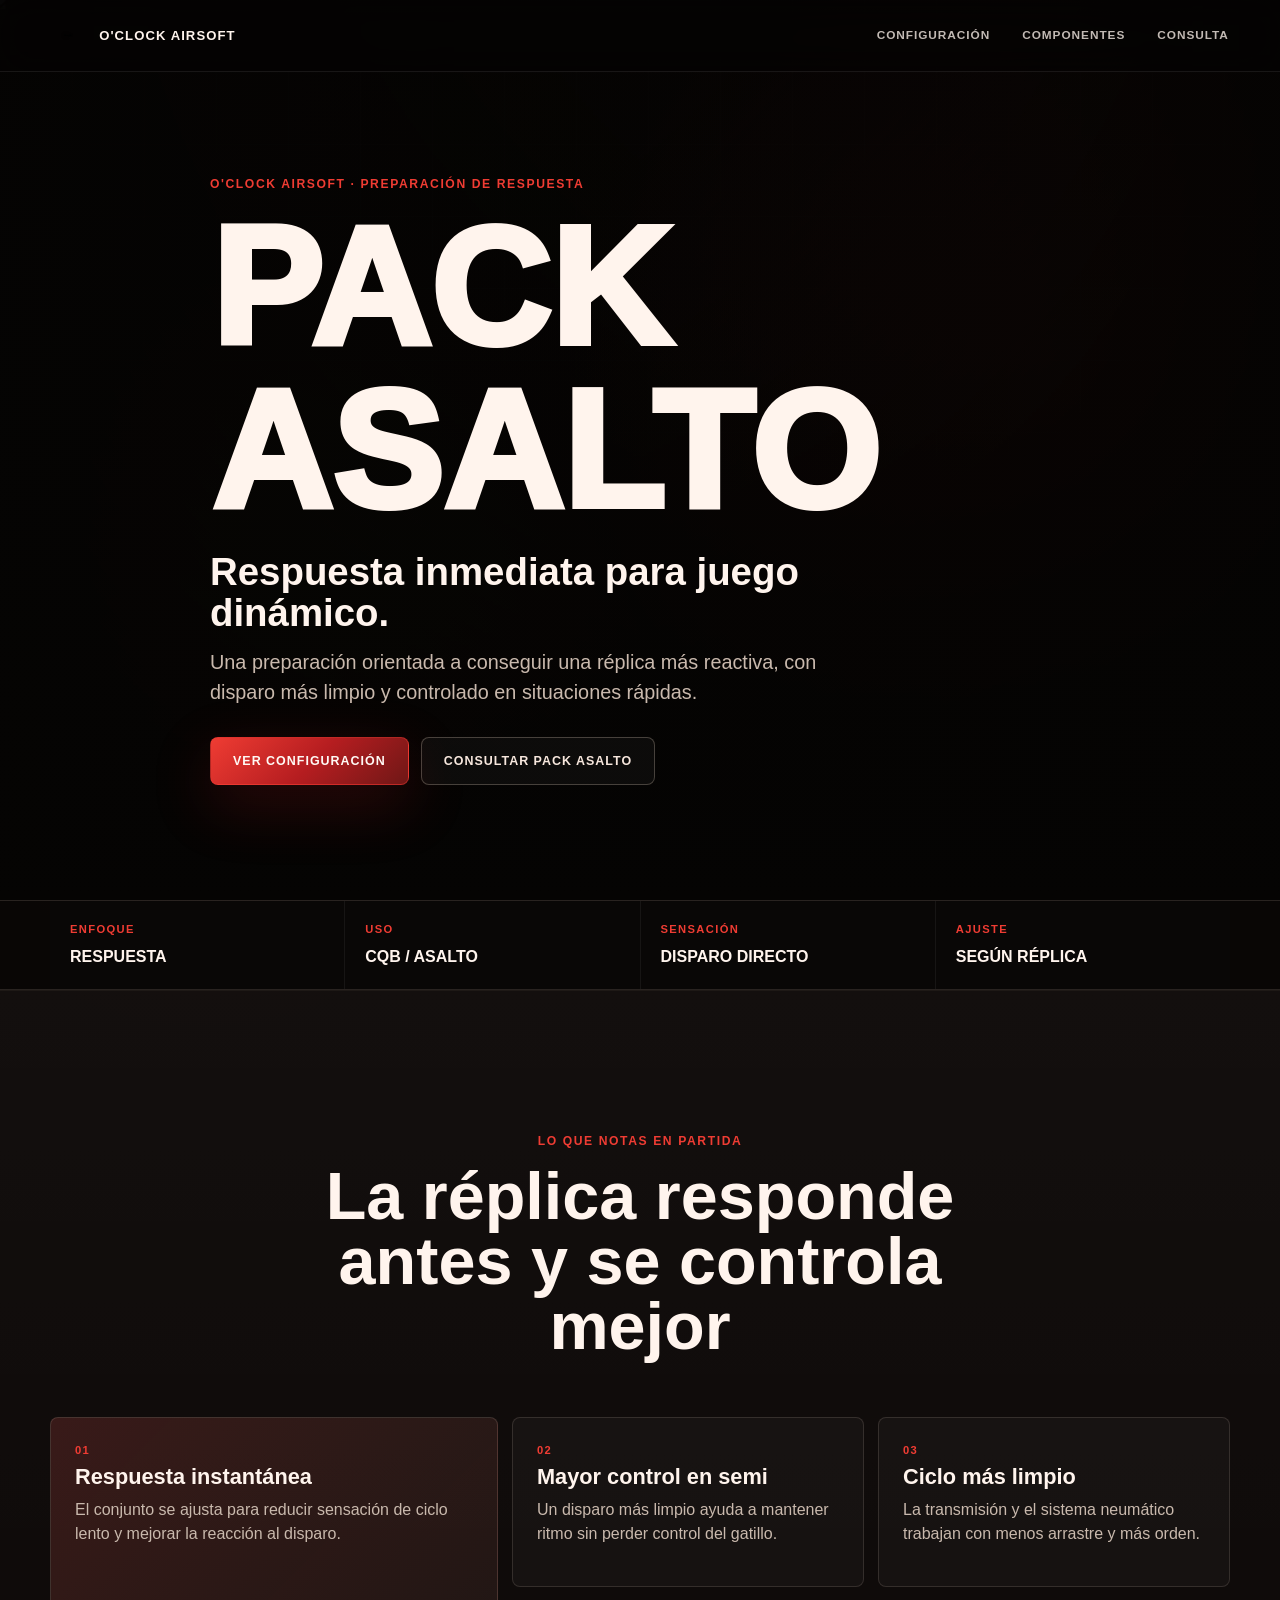
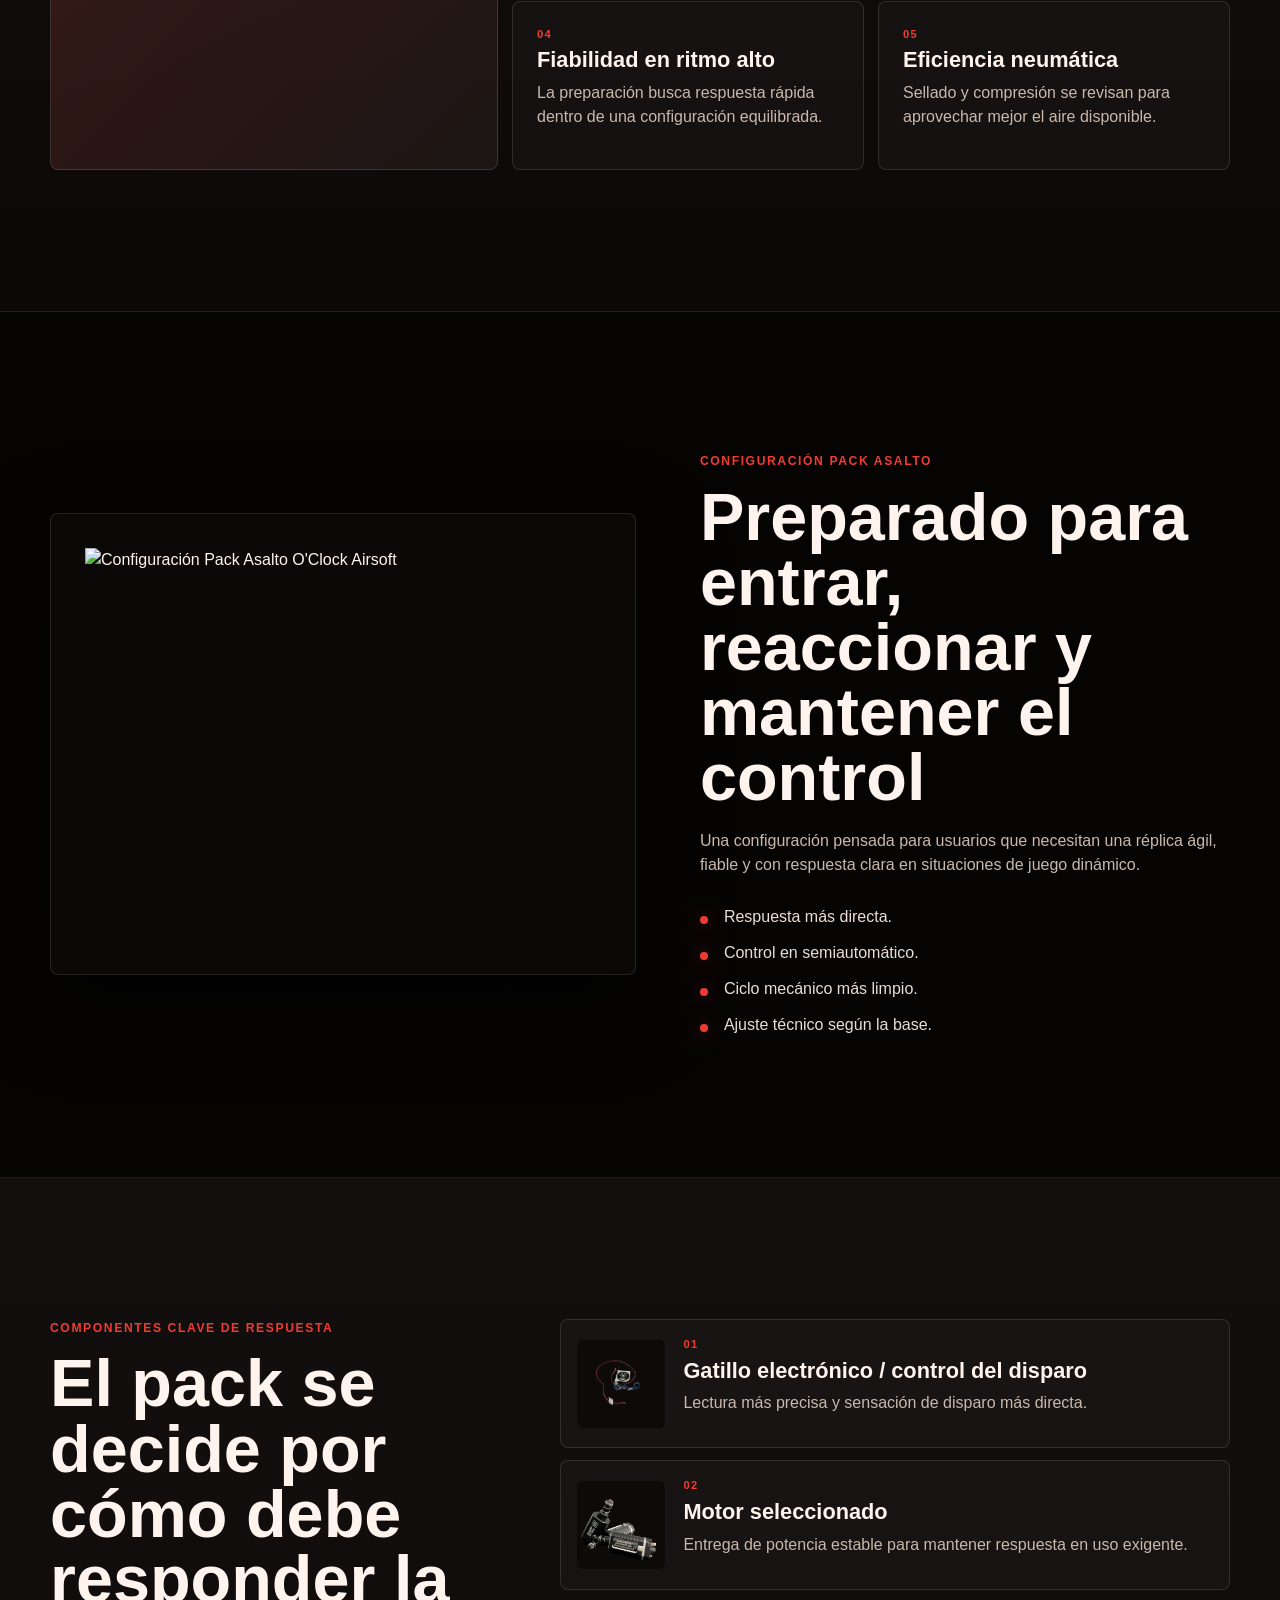
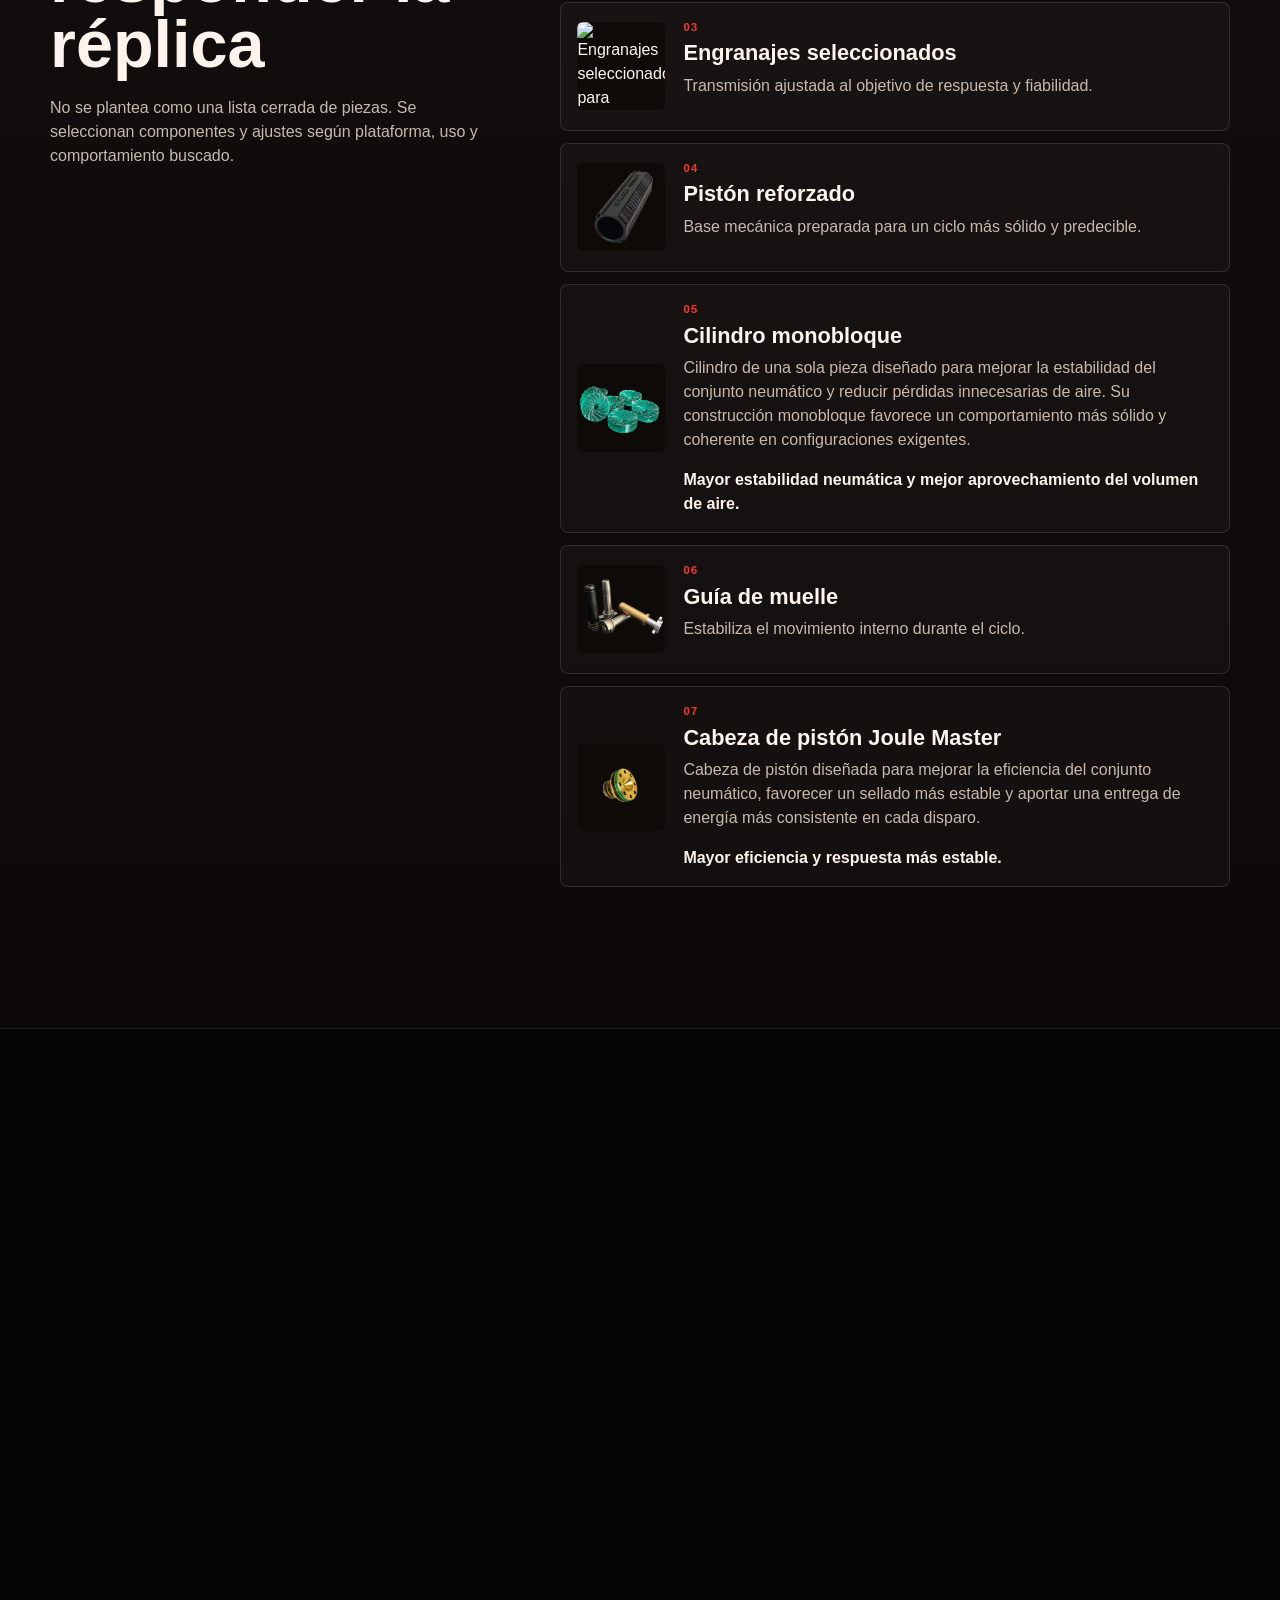
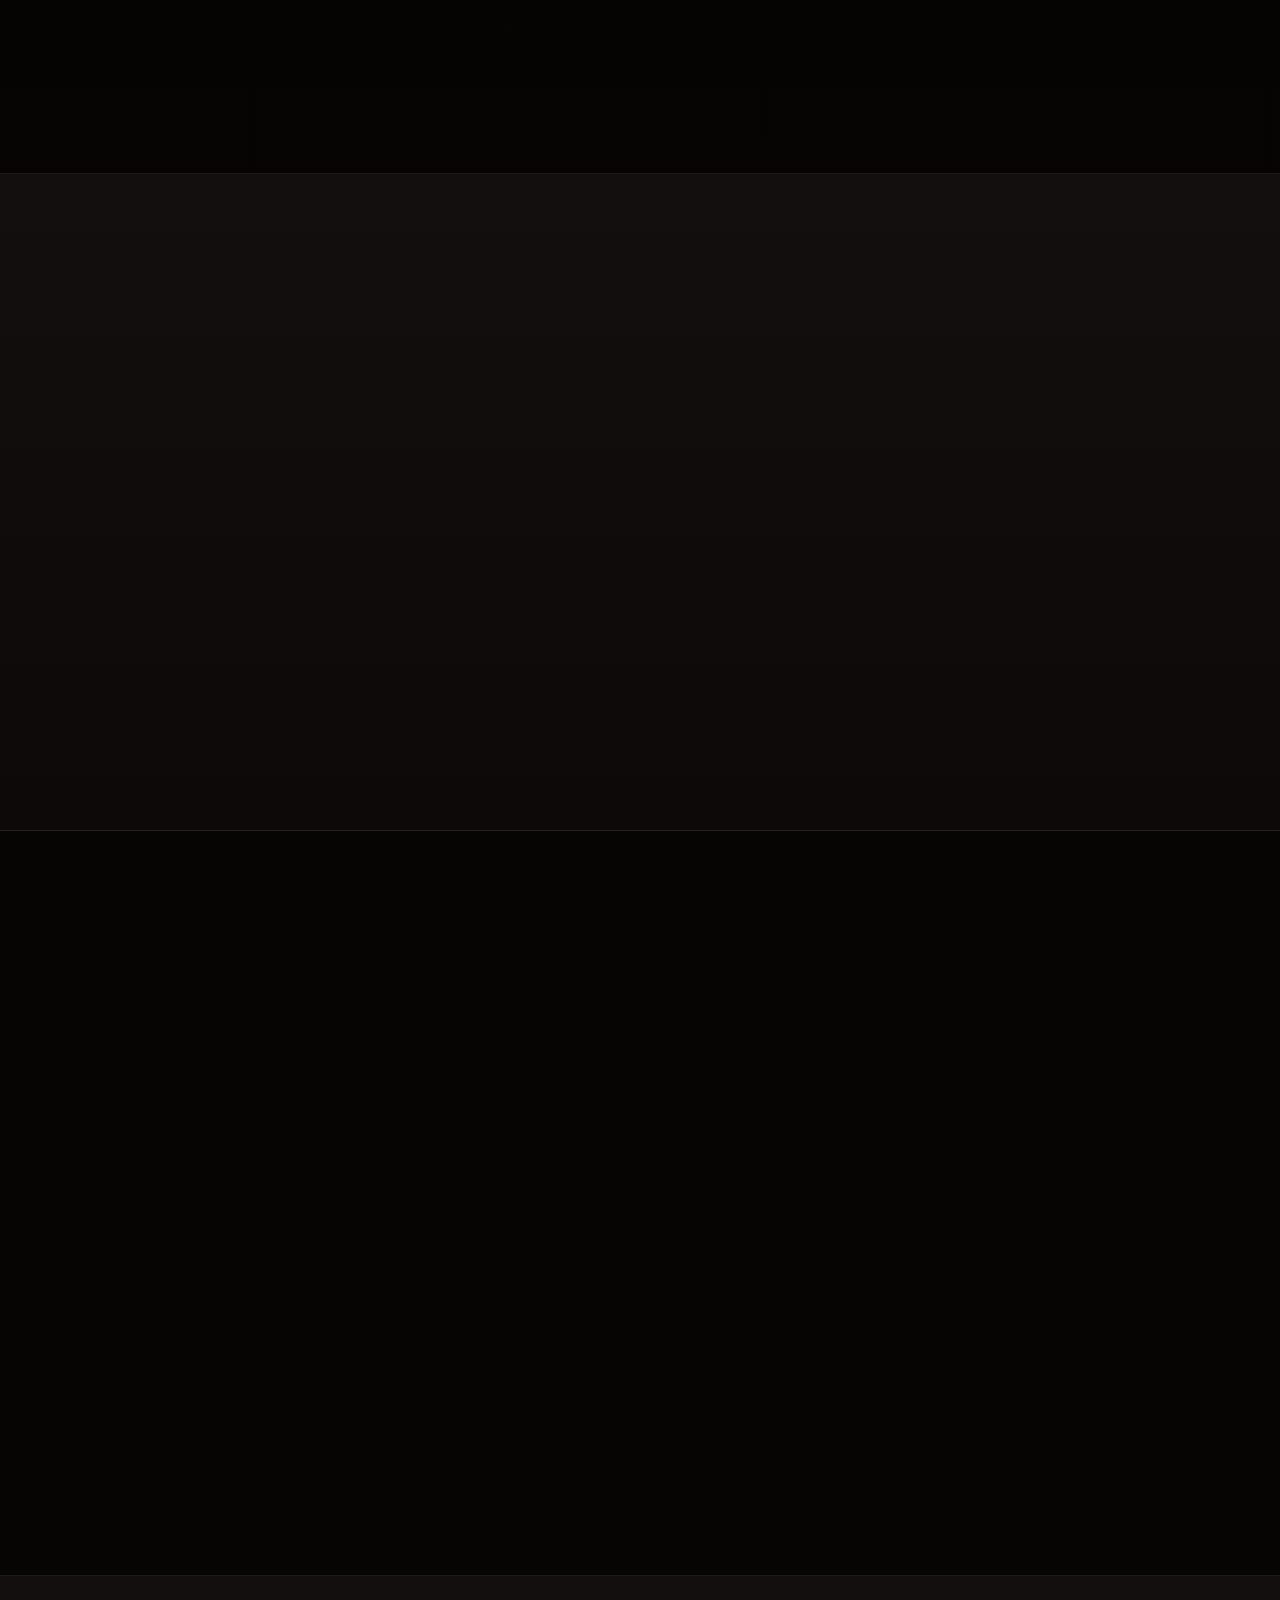
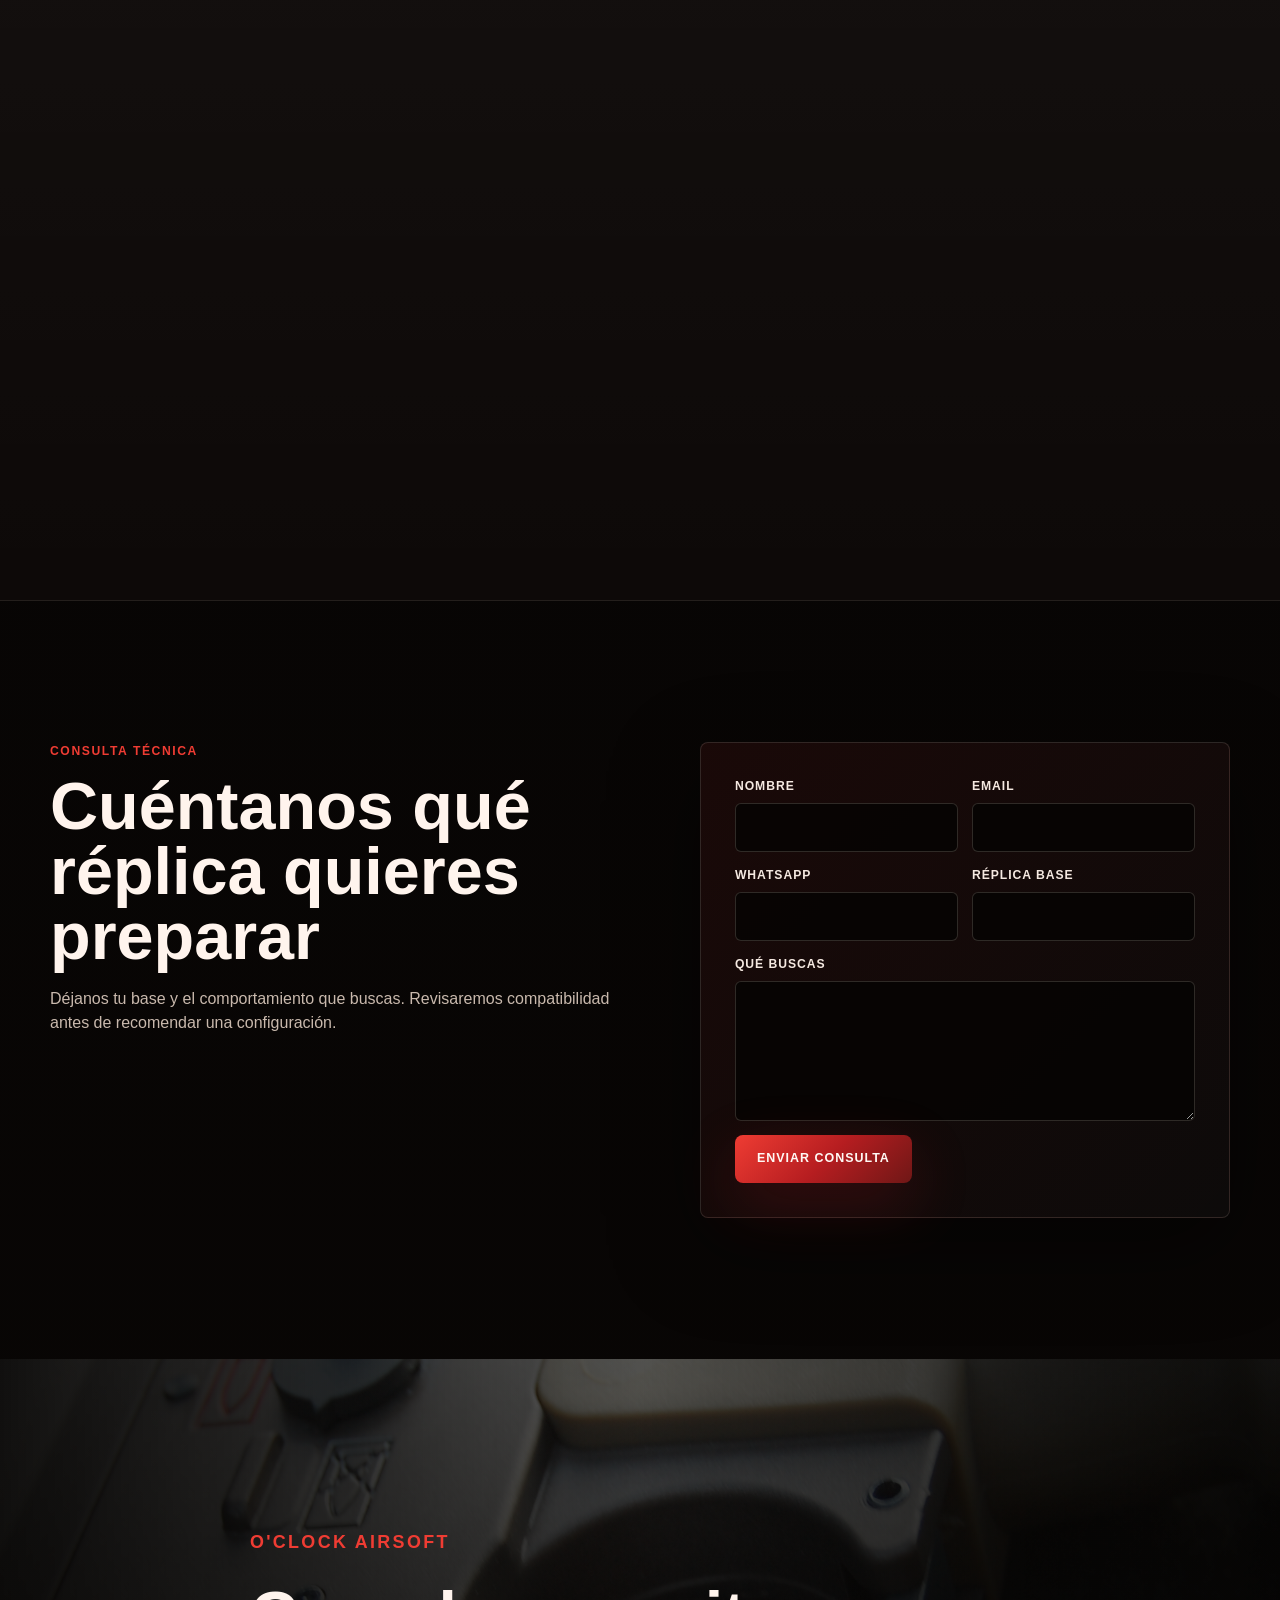
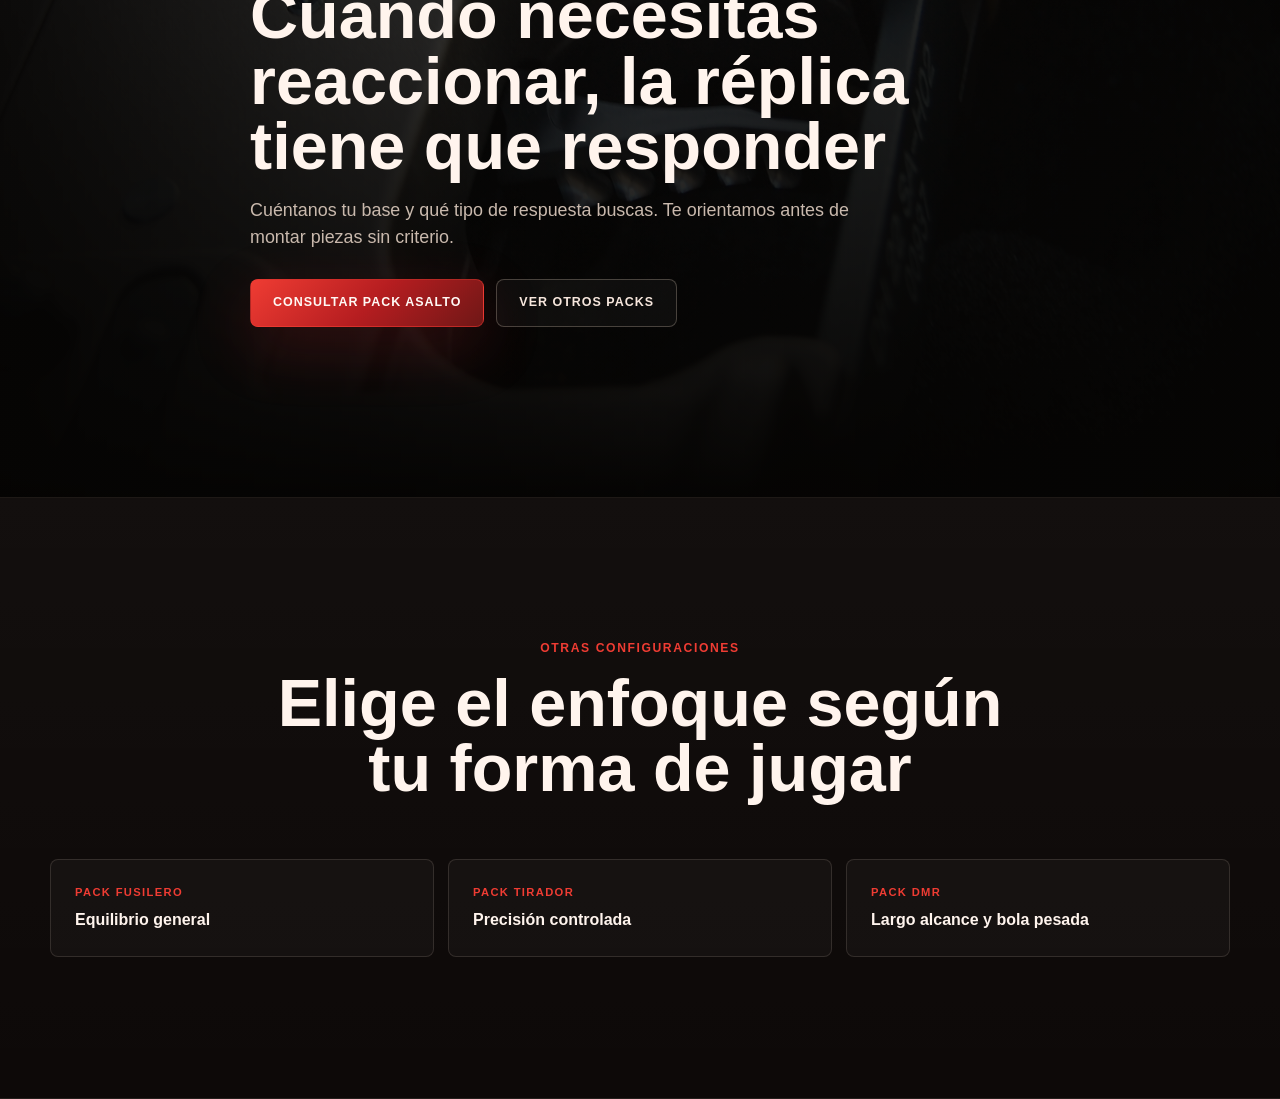
==== index.html @ ab1bfba7 "Add files via upload" ====
﻿<!DOCTYPE html>
<html lang="es">
<head>
  <meta charset="UTF-8">
  <meta name="viewport" content="width=device-width, initial-scale=1.0">
  <meta name="description" content="Landing del Pack Asalto de O'Clock Airsoft: respuesta inmediata, control en semi y configuración técnica para juego dinámico.">
  <title>O'Clock Airsoft | Pack Asalto</title>
  <link rel="stylesheet" href="style.css">
</head>
<body>
  <header class="site-header" aria-label="Navegación principal">
    <a class="site-header__brand" href="#inicio" aria-label="O'Clock Airsoft">
      <img src="images/oclock-logo.png" alt="Logotipo de O'Clock Airsoft">
      <span>O'Clock Airsoft</span>
    </a>
    <nav class="site-header__nav" aria-label="Secciones">
      <a href="#configuracion">Configuración</a>
      <a href="#componentes">Componentes</a>
      <a href="#consulta">Consulta</a>
    </nav>
  </header>

  <main id="inicio">
    <!-- HERO PRINCIPAL -->
    <section class="hero" aria-labelledby="hero-title">
      <div class="hero__bg" aria-hidden="true">
        <img src="images/header-pack-asalto.JPG" alt="">
      </div>
      <div class="hero__content page-shell">
        <p class="eyebrow reveal">O'Clock Airsoft · Preparación de respuesta</p>
        <h1 id="hero-title" class="hero__title reveal">Pack Asalto</h1>
        <p class="hero__subtitle reveal">Respuesta inmediata para juego dinámico.</p>
        <p class="hero__text reveal">
          Una preparación orientada a conseguir una réplica más reactiva, con disparo más limpio y controlado en situaciones rápidas.
        </p>
        <div class="hero__actions reveal">
          <a class="button button--primary" href="#configuracion">Ver configuración</a>
          <a class="button button--secondary" href="#consulta">Consultar Pack Asalto</a>
        </div>
      </div>
    </section>
    <!-- FIN HERO PRINCIPAL -->

    <!-- DATOS RÁPIDOS -->
    <section class="quick-strip" aria-label="Datos rápidos del Pack Asalto">
      <div class="quick-strip__grid page-shell reveal">
        <div><span>Enfoque</span><strong>Respuesta</strong></div>
        <div><span>Uso</span><strong>CQB / asalto</strong></div>
        <div><span>Sensación</span><strong>Disparo directo</strong></div>
        <div><span>Ajuste</span><strong>Según réplica</strong></div>
      </div>
    </section>
    <!-- FIN DATOS RÁPIDOS -->

    <!-- LO QUE NOTAS EN PARTIDA -->
    <section class="battle-feel section-pad section-raised" aria-labelledby="feel-title">
      <div class="page-shell">
        <div class="section-heading reveal">
          <p class="section-kicker">Lo que notas en partida</p>
          <h2 id="feel-title">La réplica responde antes y se controla mejor</h2>
        </div>
        <div class="benefit-grid">
          <article class="benefit-card benefit-card--lead reveal">
            <span>01</span>
            <h3>Respuesta instantánea</h3>
            <p>El conjunto se ajusta para reducir sensación de ciclo lento y mejorar la reacción al disparo.</p>
          </article>
          <article class="benefit-card reveal">
            <span>02</span>
            <h3>Mayor control en semi</h3>
            <p>Un disparo más limpio ayuda a mantener ritmo sin perder control del gatillo.</p>
          </article>
          <article class="benefit-card reveal">
            <span>03</span>
            <h3>Ciclo más limpio</h3>
            <p>La transmisión y el sistema neumático trabajan con menos arrastre y más orden.</p>
          </article>
          <article class="benefit-card reveal">
            <span>04</span>
            <h3>Fiabilidad en ritmo alto</h3>
            <p>La preparación busca respuesta rápida dentro de una configuración equilibrada.</p>
          </article>
          <article class="benefit-card reveal">
            <span>05</span>
            <h3>Eficiencia neumática</h3>
            <p>Sellado y compresión se revisan para aprovechar mejor el aire disponible.</p>
          </article>
        </div>
      </div>
    </section>
    <!-- FIN LO QUE NOTAS EN PARTIDA -->

    <!-- PRESENTACIÓN VISUAL DEL PACK -->
    <section id="configuracion" class="pack-showcase section-pad" aria-labelledby="showcase-title">
      <div class="pack-showcase__inner page-shell">
        <div class="pack-showcase__media image-panel reveal">
          <img src="images/Pack-Asalto.png" alt="Configuración Pack Asalto O'Clock Airsoft">
        </div>
        <div class="pack-showcase__copy reveal">
          <p class="section-kicker">Configuración Pack Asalto</p>
          <h2 id="showcase-title">Preparado para entrar, reaccionar y mantener el control</h2>
          <p>
            Una configuración pensada para usuarios que necesitan una réplica ágil, fiable y con respuesta clara en situaciones de juego dinámico.
          </p>
          <ul class="feature-list">
            <li>Respuesta más directa.</li>
            <li>Control en semiautomático.</li>
            <li>Ciclo mecánico más limpio.</li>
            <li>Ajuste técnico según la base.</li>
          </ul>
        </div>
      </div>
    </section>
    <!-- FIN PRESENTACIÓN VISUAL DEL PACK -->

    <!-- COMPONENTES CLAVE -->
    <section id="componentes" class="components section-pad section-raised" aria-labelledby="components-title">
      <div class="components__inner page-shell">
        <div class="components__intro reveal">
          <p class="section-kicker">Componentes clave de respuesta</p>
          <h2 id="components-title">El pack se decide por cómo debe responder la réplica</h2>
          <p>
            No se plantea como una lista cerrada de piezas. Se seleccionan componentes y ajustes según plataforma, uso y comportamiento buscado.
          </p>
        </div>
        <div class="component-rail">
          <article class="component-item reveal">
            <img src="images/component-extra.png" alt="Gatillo electrónico para control del disparo">
            <div><span>01</span><h3>Gatillo electrónico / control del disparo</h3><p>Lectura más precisa y sensación de disparo más directa.</p></div>
          </article>
          <article class="component-item reveal">
            <img src="images/motor-brushless.png" alt="Motor seleccionado para Pack Asalto">
            <div><span>02</span><h3>Motor seleccionado</h3><p>Entrega de potencia estable para mantener respuesta en uso exigente.</p></div>
          </article>
          <article class="component-item reveal">
            <img src="images/engranajes-seleccionados.png" alt="Engranajes seleccionados para transmisión AEG">
            <div><span>03</span><h3>Engranajes seleccionados</h3><p>Transmisión ajustada al objetivo de respuesta y fiabilidad.</p></div>
          </article>
          <article class="component-item reveal">
            <img src="images/component-piston.png" alt="Pistón reforzado para Pack Asalto">
            <div><span>04</span><h3>Pistón reforzado</h3><p>Base mecánica preparada para un ciclo más sólido y predecible.</p></div>
          </article>
          <article class="component-item reveal">
            <img src="images/component-cylinder-head.png" alt="Cilindro monobloque para Pack Asalto">
            <div><span>05</span><h3>Cilindro monobloque</h3><p>Cilindro de una sola pieza diseñado para mejorar la estabilidad del conjunto neumático y reducir pérdidas innecesarias de aire. Su construcción monobloque favorece un comportamiento más sólido y coherente en configuraciones exigentes.</p><strong>Mayor estabilidad neumática y mejor aprovechamiento del volumen de aire.</strong></div>
          </article>
          <article class="component-item reveal">
            <img src="images/component-spring-guide.png" alt="Guía de muelle para estabilidad interna">
            <div><span>06</span><h3>Guía de muelle</h3><p>Estabiliza el movimiento interno durante el ciclo.</p></div>
          </article>
          <article class="component-item reveal">
            <img src="images/component-piston-head.png" alt="Cabeza de pistón Joule Master para Pack Asalto">
            <div><span>07</span><h3>Cabeza de pistón Joule Master</h3><p>Cabeza de pistón diseñada para mejorar la eficiencia del conjunto neumático, favorecer un sellado más estable y aportar una entrega de energía más consistente en cada disparo.</p><strong>Mayor eficiencia y respuesta más estable.</strong></div>
          </article>
        </div>
      </div>
    </section>
    <!-- FIN COMPONENTES CLAVE -->

    <!-- GEARBOX / SISTEMA INTERNO -->
    <section class="gearbox section-pad" aria-labelledby="gearbox-title">
      <div class="gearbox__inner page-shell">
        <div class="gearbox__copy reveal">
          <p class="section-kicker">Sistema interno</p>
          <h2 id="gearbox-title">Transmisión y electrónica trabajando juntas</h2>
          <p>
            La respuesta no depende de una sola pieza. Depende de cómo trabajan gatillo, motor, engranajes, pistón, nozzle y ajuste interno dentro de una misma configuración.
          </p>
        </div>
        <div class="gearbox__media image-panel reveal">
          <img src="images/Gearbox.jpeg" alt="Gearbox preparado para Pack Asalto O'Clock Airsoft">
        </div>
      </div>
    </section>
    <!-- FIN GEARBOX / SISTEMA INTERNO -->

    <!-- VELOCIDAD BAJO CONTROL -->
    <section class="control section-pad section-raised" aria-labelledby="control-title">
      <div class="control__inner page-shell reveal">
        <p class="section-kicker">Velocidad bajo control</p>
        <h2 id="control-title">La velocidad solo importa si puedes controlarla</h2>
        <p>
          Una réplica rápida no sirve de nada si se vuelve brusca, inestable o poco fiable. El Pack Asalto busca una respuesta más directa sin perder control del conjunto.
        </p>
      </div>
    </section>
    <!-- FIN VELOCIDAD BAJO CONTROL -->

    <!-- CRITERIO TÉCNICO -->
    <section class="criteria section-pad" aria-labelledby="criteria-title">
      <div class="criteria__inner page-shell">
        <div class="criteria__image image-panel reveal">
          <img src="images/concept-system.jpg" alt="Ajuste técnico interno para Pack Asalto">
        </div>
        <div class="criteria__copy reveal">
          <p class="section-kicker">Criterio técnico</p>
          <h2 id="criteria-title">Antes de buscar velocidad, revisamos la base</h2>
          <p>
            Cada réplica tiene tolerancias, desgaste y límites. Por eso el Pack Asalto se ajusta según la plataforma y el objetivo real del jugador.
          </p>
        </div>
      </div>
    </section>
    <!-- FIN CRITERIO TÉCNICO -->

    <!-- COMPATIBILIDAD -->
    <section class="compatibility section-pad section-raised" aria-labelledby="compatibility-title">
      <div class="page-shell">
        <div class="section-heading reveal">
          <p class="section-kicker">Compatibilidad / uso recomendado</p>
          <h2 id="compatibility-title">Pensado para usuarios que priorizan respuesta</h2>
        </div>
        <div class="compatibility__grid">
          <article class="compat-card reveal"><span>01</span><strong>Ideal para CQB</strong></article>
          <article class="compat-card reveal"><span>02</span><strong>Juego dinámico</strong></article>
          <article class="compat-card reveal"><span>03</span><strong>Usuarios que priorizan respuesta</strong></article>
          <article class="compat-card reveal"><span>04</span><strong>Plataformas AEG compatibles</strong></article>
          <article class="compat-card reveal"><span>05</span><strong>Instalación técnica recomendada</strong></article>
        </div>
      </div>
    </section>
    <!-- FIN COMPATIBILIDAD -->

    <!-- FORMULARIO DE CONSULTA -->
    <section id="consulta" class="consult section-pad" aria-labelledby="consult-title">
      <div class="consult__inner page-shell">
        <div class="consult__copy reveal">
          <p class="section-kicker">Consulta técnica</p>
          <h2 id="consult-title">Cuéntanos qué réplica quieres preparar</h2>
          <p>
            Déjanos tu base y el comportamiento que buscas. Revisaremos compatibilidad antes de recomendar una configuración.
          </p>
        </div>
        <form class="consult-form reveal" action="https://formspree.io/f/xnjrakep" method="POST">
          <input type="hidden" name="_subject" value="Nueva consulta Pack Asalto - O’Clock Airsoft">
          <input type="hidden" name="_next" value="gracias.html">
          <input type="hidden" name="pack" value="Pack Asalto">

          <label>Nombre<input type="text" name="nombre" autocomplete="name" required></label>
          <label>Email<input type="email" name="email" autocomplete="email" required></label>
          <label>WhatsApp<input type="tel" name="whatsapp" autocomplete="tel"></label>
          <label>Réplica base<input type="text" name="replica"></label>
          <label class="consult-form__wide">Qué buscas<textarea name="mensaje" rows="5" required></textarea></label>

          <button class="button button--primary" type="submit">Enviar consulta</button>
        </form>
      </div>
    </section>
    <!-- FIN FORMULARIO DE CONSULTA -->

    <!-- CTA FINAL -->
    <section class="final-cta" aria-labelledby="final-title">
      <div class="final-cta__bg" aria-hidden="true">
        <img src="images/final-cta-bg.JPG" alt="">
      </div>
      <div class="final-cta__content page-shell reveal">
        <p class="section-kicker">O'Clock Airsoft</p>
        <h2 id="final-title">Cuando necesitas reaccionar, la réplica tiene que responder</h2>
        <p>
          Cuéntanos tu base y qué tipo de respuesta buscas. Te orientamos antes de montar piezas sin criterio.
        </p>
        <div class="final-cta__actions">
          <a class="button button--primary" href="#consulta">Consultar Pack Asalto</a>
          <a class="button button--secondary" href="#otros-packs">Ver otros packs</a>
        </div>
      </div>
    </section>
    <!-- FIN CTA FINAL -->

    <!-- OTROS PACKS -->
    <section id="otros-packs" class="other-packs section-pad section-raised" aria-labelledby="other-title">
      <div class="page-shell">
        <div class="section-heading reveal">
          <p class="section-kicker">Otras configuraciones</p>
          <h2 id="other-title">Elige el enfoque según tu forma de jugar</h2>
        </div>
        <div class="other-packs__grid">
          <a class="pack-link reveal" href="#"><span>Pack Fusilero</span><strong>Equilibrio general</strong></a>
          <a class="pack-link reveal" href="#"><span>Pack Tirador</span><strong>Precisión controlada</strong></a>
          <a class="pack-link reveal" href="#"><span>Pack DMR</span><strong>Largo alcance y bola pesada</strong></a>
        </div>
      </div>
    </section>
    <!-- FIN OTROS PACKS -->
  </main>

  <script src="script.js"></script>
</body>
</html>
---- style.css ----
:root {
  --bg: #050403;
  --bg-elevated: #0c0807;
  --panel: #13100e;
  --panel-soft: #1b120f;
  --text: #fff4ed;
  --muted: #c9b9ad;
  --soft: #8c7568;
  --line: rgba(255, 232, 214, 0.13);
  --line-strong: rgba(255, 232, 214, 0.24);
  --red: #b51d20;
  --red-strong: #ef3c33;
  --earth: #76513d;
  --steel: #7c858c;
  --shadow: 0 28px 90px rgba(0, 0, 0, 0.48);
  --radius: 8px;
  --container: 1180px;
  --header-height: 72px;
}

* {
  box-sizing: border-box;
}

html {
  scroll-behavior: smooth;
}

body {
  margin: 0;
  color: var(--text);
  font-family: Inter, Arial, sans-serif;
  line-height: 1.5;
  background:
    radial-gradient(circle at 82% 4%, rgba(181, 29, 32, 0.18), transparent 30rem),
    radial-gradient(circle at 16% 8%, rgba(118, 81, 61, 0.22), transparent 28rem),
    linear-gradient(180deg, #070403 0%, var(--bg) 36%, #090605 100%);
  overflow-x: hidden;
}

body::before {
  position: fixed;
  inset: 0;
  z-index: -1;
  pointer-events: none;
  content: "";
  background-image:
    linear-gradient(rgba(255, 255, 255, 0.025) 1px, transparent 1px),
    linear-gradient(90deg, rgba(255, 255, 255, 0.018) 1px, transparent 1px);
  background-size: 72px 72px;
  mask-image: linear-gradient(to bottom, rgba(0, 0, 0, 0.9), transparent 76%);
}

img {
  display: block;
  max-width: 100%;
  height: auto;
}

a {
  color: inherit;
  text-decoration: none;
}

button,
input,
textarea {
  font: inherit;
}

.page-shell {
  width: min(calc(100% - 40px), var(--container));
  margin-inline: auto;
}

.section-pad {
  padding: clamp(78px, 11vw, 150px) 0;
}

.section-raised {
  background:
    linear-gradient(180deg, rgba(255, 255, 255, 0.032), rgba(255, 255, 255, 0.008)),
    rgba(12, 8, 7, 0.94);
  border-block: 1px solid rgba(255, 232, 214, 0.07);
}

.site-header {
  position: fixed;
  inset: 0 0 auto;
  z-index: 20;
  display: grid;
  grid-template-columns: 1fr auto;
  align-items: center;
  min-height: var(--header-height);
  padding: 0 clamp(18px, 4vw, 52px);
  background: rgba(5, 4, 3, 0.68);
  border-bottom: 1px solid rgba(255, 255, 255, 0.08);
  backdrop-filter: blur(18px);
}

.site-header__brand {
  display: inline-flex;
  align-items: center;
  gap: 12px;
  width: fit-content;
  font-size: 0.82rem;
  font-weight: 850;
  letter-spacing: 0.08em;
  text-transform: uppercase;
}

.site-header__brand img {
  width: 36px;
  height: 36px;
  object-fit: contain;
}

.site-header__nav {
  display: flex;
  gap: clamp(14px, 3vw, 32px);
  color: rgba(255, 244, 237, 0.76);
  font-size: 0.74rem;
  font-weight: 850;
  letter-spacing: 0.08em;
  text-transform: uppercase;
}

.site-header__nav a {
  transition: color 180ms ease;
}

.site-header__nav a:hover {
  color: var(--text);
}

.eyebrow,
.section-kicker {
  margin: 0 0 14px;
  color: var(--red-strong);
  font-size: 0.76rem;
  font-weight: 850;
  letter-spacing: 0.13em;
  text-transform: uppercase;
}

h1,
h2,
h3,
p {
  margin-top: 0;
}

h1,
h2,
h3 {
  color: var(--text);
  line-height: 0.98;
  letter-spacing: 0;
}

h2 {
  margin-bottom: 18px;
  font-size: clamp(2.25rem, 5.2vw, 5.25rem);
  font-weight: 890;
}

h3 {
  margin-bottom: 10px;
  font-size: clamp(1.08rem, 1.7vw, 1.45rem);
}

p {
  color: var(--muted);
}

.button {
  display: inline-flex;
  align-items: center;
  justify-content: center;
  min-height: 48px;
  padding: 0 22px;
  border: 1px solid var(--line-strong);
  border-radius: var(--radius);
  font-size: 0.78rem;
  font-weight: 850;
  letter-spacing: 0.08em;
  text-transform: uppercase;
  transition: transform 220ms ease, background 220ms ease, border-color 220ms ease;
}

.button:hover {
  transform: translateY(-2px);
}

.button--primary {
  background: linear-gradient(135deg, var(--red-strong), var(--red) 52%, #6f1716);
  border-color: rgba(239, 60, 51, 0.46);
  color: #fff9f5;
  box-shadow: 0 20px 60px rgba(181, 29, 32, 0.24);
}

.button--secondary {
  background: rgba(255, 255, 255, 0.035);
  color: #f7e7dd;
}

.hero {
  position: relative;
  display: grid;
  min-height: 100svh;
  align-items: center;
  padding: calc(var(--header-height) + 42px) 0 54px;
  overflow: hidden;
}

.hero__bg {
  position: absolute;
  inset: 0;
}

.hero__bg::after {
  position: absolute;
  inset: 0;
  content: "";
  background:
    linear-gradient(90deg, rgba(5, 4, 3, 0.92), rgba(5, 4, 3, 0.54), rgba(5, 4, 3, 0.88)),
    linear-gradient(180deg, rgba(5, 4, 3, 0.12), var(--bg));
}

.hero__bg img {
  width: 100%;
  height: 100%;
  object-fit: cover;
  transform: scale(1.02);
}

.hero__content {
  position: relative;
  z-index: 1;
  max-width: 860px;
}

.hero__title {
  margin: 0 0 18px;
  max-width: 8ch;
  font-size: clamp(4.6rem, 13vw, 11rem);
  font-weight: 940;
  text-transform: uppercase;
}

.hero__subtitle {
  max-width: 720px;
  margin-bottom: 14px;
  color: var(--text);
  font-size: clamp(1.55rem, 3vw, 2.7rem);
  font-weight: 780;
  line-height: 1.08;
}

.hero__text {
  max-width: 620px;
  margin-bottom: 30px;
  font-size: clamp(1.02rem, 1.55vw, 1.28rem);
}

.hero__actions,
.final-cta__actions {
  display: flex;
  flex-wrap: wrap;
  gap: 12px;
}

.quick-strip {
  border-block: 1px solid var(--line);
  background: rgba(10, 7, 6, 0.95);
}

.quick-strip__grid {
  display: grid;
  grid-template-columns: repeat(4, 1fr);
  gap: 1px;
  overflow: hidden;
  background: rgba(255, 255, 255, 0.06);
}

.quick-strip__grid div {
  padding: 20px;
  background: rgba(8, 6, 5, 0.9);
}

.quick-strip span,
.benefit-card span,
.component-item span,
.compat-card span,
.pack-link span {
  display: block;
  margin-bottom: 7px;
  color: var(--red-strong);
  font-size: 0.7rem;
  font-weight: 900;
  letter-spacing: 0.12em;
  text-transform: uppercase;
}

.quick-strip strong {
  text-transform: uppercase;
}

.section-heading {
  max-width: 800px;
  margin: 0 auto clamp(34px, 5vw, 58px);
  text-align: center;
}

.benefit-grid {
  display: grid;
  grid-template-columns: 1.12fr 0.88fr 0.88fr;
  gap: 14px;
}

.benefit-card,
.compat-card,
.pack-link {
  min-height: 100%;
  padding: 24px;
  border: 1px solid var(--line);
  border-radius: var(--radius);
  background: rgba(255, 255, 255, 0.032);
}

.benefit-card--lead {
  grid-row: span 2;
  background:
    linear-gradient(135deg, rgba(239, 60, 51, 0.15), rgba(118, 81, 61, 0.06)),
    rgba(255, 255, 255, 0.035);
}

.pack-showcase__inner,
.gearbox__inner,
.criteria__inner,
.consult__inner {
  display: grid;
  grid-template-columns: minmax(0, 1.05fr) minmax(0, 0.95fr);
  gap: clamp(26px, 5vw, 72px);
  align-items: center;
}

.image-panel {
  overflow: hidden;
  border: 1px solid var(--line);
  border-radius: var(--radius);
  background: #0b0807;
  box-shadow: var(--shadow);
}

.image-panel img {
  width: 100%;
  min-height: 460px;
  object-fit: cover;
}

.pack-showcase__media img {
  object-fit: contain;
  padding: clamp(18px, 3vw, 34px);
}

.feature-list {
  display: grid;
  gap: 12px;
  margin: 28px 0 0;
  padding: 0;
  list-style: none;
}

.feature-list li {
  position: relative;
  padding-left: 24px;
  color: #eaded6;
}

.feature-list li::before {
  position: absolute;
  left: 0;
  top: 0.68em;
  width: 8px;
  height: 8px;
  content: "";
  border-radius: 50%;
  background: var(--red-strong);
  box-shadow: 0 0 20px rgba(239, 60, 51, 0.55);
}

.components__inner {
  display: grid;
  grid-template-columns: minmax(280px, 0.8fr) minmax(0, 1.2fr);
  gap: clamp(28px, 5vw, 70px);
  align-items: start;
}

.components__intro {
  position: sticky;
  top: 100px;
}

.component-rail {
  display: grid;
  gap: 12px;
}

.component-item {
  display: grid;
  grid-template-columns: 88px 1fr;
  gap: 18px;
  align-items: center;
  padding: 16px;
  border: 1px solid var(--line);
  border-radius: var(--radius);
  background: rgba(255, 255, 255, 0.028);
  transition: transform 220ms ease, border-color 220ms ease, background 220ms ease;
}

.component-item:hover {
  transform: translateX(6px);
  border-color: rgba(239, 60, 51, 0.36);
  background: rgba(239, 60, 51, 0.055);
}

.component-item img {
  width: 88px;
  aspect-ratio: 1;
  border-radius: 6px;
  object-fit: cover;
  background: #0e0a08;
}

.component-item strong {
  display: block;
  margin-top: 10px;
  color: var(--text);
}

.gearbox__inner,
.criteria__inner {
  grid-template-columns: minmax(0, 0.95fr) minmax(0, 1.05fr);
}

.control__inner {
  max-width: 900px;
}

.control__inner h2 {
  max-width: 820px;
  margin-bottom: 22px;
}

.control__inner p {
  max-width: 720px;
  font-size: clamp(1.05rem, 1.6vw, 1.28rem);
}

.compatibility__grid,
.other-packs__grid {
  display: grid;
  grid-template-columns: repeat(5, 1fr);
  gap: 14px;
}

.other-packs__grid {
  grid-template-columns: repeat(3, 1fr);
}

.compat-card strong,
.pack-link strong {
  display: block;
  color: var(--text);
  font-size: 1rem;
}

.consult__inner {
  align-items: start;
}

.consult-form {
  display: grid;
  grid-template-columns: repeat(2, 1fr);
  gap: 14px;
  padding: clamp(22px, 3vw, 34px);
  border: 1px solid var(--line);
  border-radius: var(--radius);
  background:
    linear-gradient(135deg, rgba(239, 60, 51, 0.08), rgba(255, 255, 255, 0.025)),
    rgba(8, 6, 5, 0.82);
  box-shadow: var(--shadow);
}

.consult-form label {
  display: grid;
  gap: 8px;
  color: #f5e9e1;
  font-size: 0.76rem;
  font-weight: 850;
  letter-spacing: 0.08em;
  text-transform: uppercase;
}

.consult-form__wide {
  grid-column: 1 / -1;
}

.consult-form input,
.consult-form textarea {
  width: 100%;
  min-height: 46px;
  padding: 12px 14px;
  border: 1px solid rgba(255, 232, 214, 0.16);
  border-radius: 6px;
  outline: 0;
  background: rgba(5, 4, 3, 0.82);
  color: var(--text);
  font-size: 0.95rem;
  letter-spacing: 0;
  text-transform: none;
  transition: border-color 200ms ease, box-shadow 200ms ease;
}

.consult-form textarea {
  min-height: 128px;
  resize: vertical;
}

.consult-form input:focus,
.consult-form textarea:focus {
  border-color: rgba(239, 60, 51, 0.7);
  box-shadow: 0 0 0 3px rgba(239, 60, 51, 0.12);
}

.consult-form button {
  width: fit-content;
  border: 0;
  cursor: pointer;
}

.final-cta {
  position: relative;
  display: grid;
  min-height: 620px;
  align-items: center;
  overflow: hidden;
  padding: clamp(90px, 14vw, 170px) 0;
}

.final-cta__bg {
  position: absolute;
  inset: 0;
}

.final-cta__bg::after {
  position: absolute;
  inset: 0;
  content: "";
  background:
    linear-gradient(90deg, rgba(5, 4, 3, 0.92), rgba(5, 4, 3, 0.58), rgba(5, 4, 3, 0.9)),
    linear-gradient(180deg, rgba(5, 4, 3, 0.2), var(--bg));
}

.final-cta__bg img {
  width: 100%;
  height: 100%;
  object-fit: cover;
}

.final-cta__content {
  position: relative;
  z-index: 1;
  max-width: 780px;
}

.final-cta__content p {
  max-width: 640px;
  margin-bottom: 28px;
  font-size: 1.12rem;
}

.thanks {
  position: relative;
  display: grid;
  min-height: 100svh;
  align-items: center;
  overflow: hidden;
  padding: clamp(80px, 12vw, 150px) 0;
}

.thanks__bg {
  position: absolute;
  inset: 0;
}

.thanks__bg::after {
  position: absolute;
  inset: 0;
  content: "";
  background:
    linear-gradient(90deg, rgba(5, 4, 3, 0.94), rgba(5, 4, 3, 0.68), rgba(5, 4, 3, 0.92)),
    linear-gradient(180deg, rgba(5, 4, 3, 0.16), var(--bg));
}

.thanks__bg img {
  width: 100%;
  height: 100%;
  object-fit: cover;
}

.thanks__content {
  position: relative;
  z-index: 1;
  max-width: 820px;
  padding: clamp(24px, 5vw, 48px);
  border: 1px solid var(--line);
  border-radius: var(--radius);
  background:
    linear-gradient(135deg, rgba(239, 60, 51, 0.1), rgba(255, 255, 255, 0.025)),
    rgba(8, 6, 5, 0.82);
  box-shadow: var(--shadow);
  backdrop-filter: blur(16px);
}

.thanks__brand {
  display: inline-flex;
  align-items: center;
  gap: 12px;
  margin-bottom: 34px;
  color: var(--text);
  font-size: 0.82rem;
  font-weight: 850;
  letter-spacing: 0.08em;
  text-transform: uppercase;
}

.thanks__brand img {
  width: 38px;
  height: 38px;
  object-fit: contain;
}

.thanks h1 {
  margin: 0 0 20px;
  font-size: clamp(3.4rem, 8vw, 7.2rem);
  font-weight: 940;
  text-transform: uppercase;
}

.thanks p {
  max-width: 660px;
  margin-bottom: 30px;
  font-size: clamp(1.02rem, 1.7vw, 1.24rem);
}

.reveal {
  opacity: 0;
  transform: translateY(24px);
  transition: opacity 620ms ease, transform 620ms ease;
}

.reveal.is-visible {
  opacity: 1;
  transform: translateY(0);
}

@media (max-width: 980px) {
  .site-header {
    grid-template-columns: 1fr;
    gap: 12px;
    padding-block: 14px;
  }

  .site-header__nav {
    display: none;
  }

  .hero {
    padding-top: 110px;
  }

  .quick-strip__grid,
  .benefit-grid,
  .pack-showcase__inner,
  .gearbox__inner,
  .criteria__inner,
  .consult__inner,
  .components__inner {
    grid-template-columns: 1fr;
  }

  .benefit-card--lead {
    grid-row: auto;
  }

  .components__intro {
    position: static;
  }

  .compatibility__grid {
    grid-template-columns: repeat(2, 1fr);
  }
}

@media (max-width: 700px) {
  .page-shell {
    width: min(calc(100% - 28px), var(--container));
  }

  .section-pad {
    padding: 68px 0;
  }

  .hero__title {
    font-size: clamp(3.6rem, 17vw, 7rem);
  }

  .hero__actions,
  .final-cta__actions {
    align-items: stretch;
    flex-direction: column;
  }

  .button {
    width: 100%;
  }

  .quick-strip__grid,
  .compatibility__grid,
  .other-packs__grid,
  .consult-form {
    grid-template-columns: 1fr;
  }

  .component-item {
    grid-template-columns: 72px 1fr;
    gap: 14px;
  }

  .component-item img {
    width: 72px;
  }

  .image-panel img {
    min-height: 330px;
  }

  .consult-form button {
    width: 100%;
  }
}

@media (prefers-reduced-motion: reduce) {
  *,
  *::before,
  *::after {
    scroll-behavior: auto !important;
    transition-duration: 0.01ms !important;
    animation-duration: 0.01ms !important;
  }

  .reveal {
    opacity: 1;
    transform: none;
  }
}
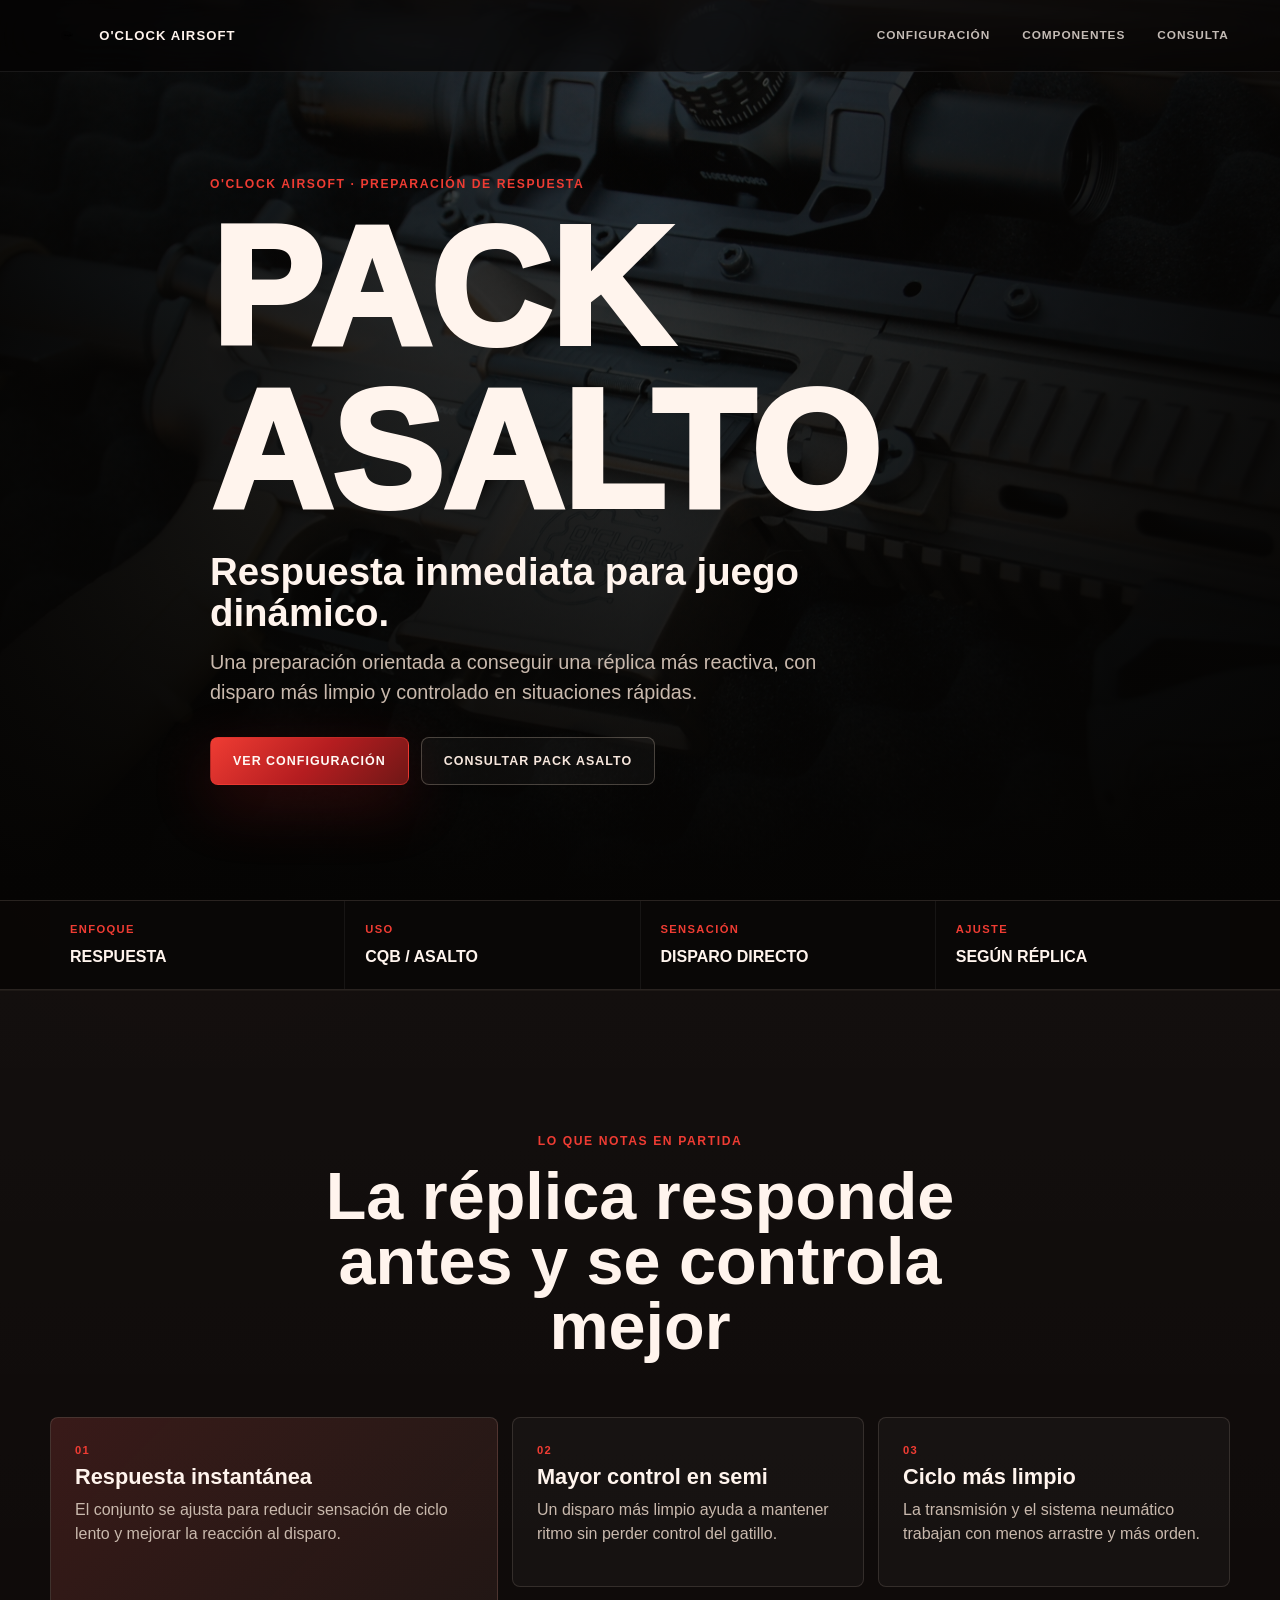
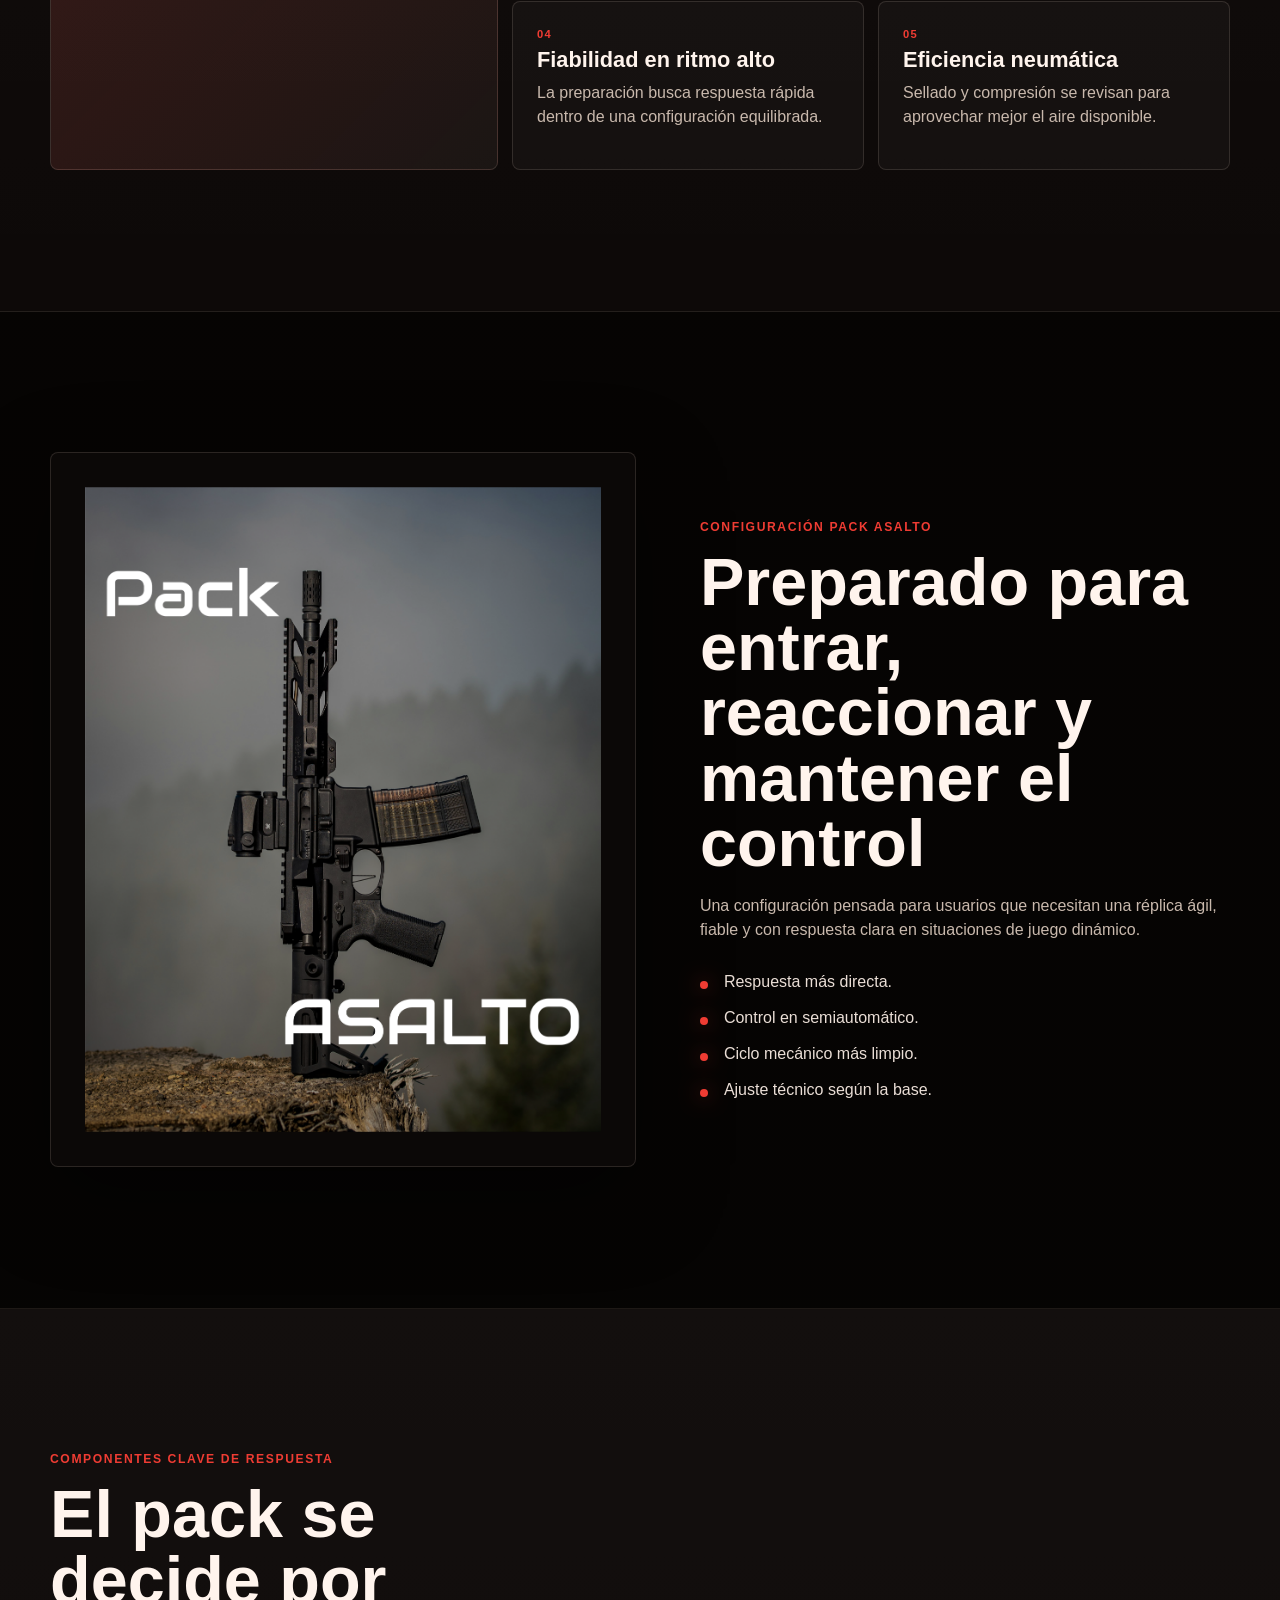
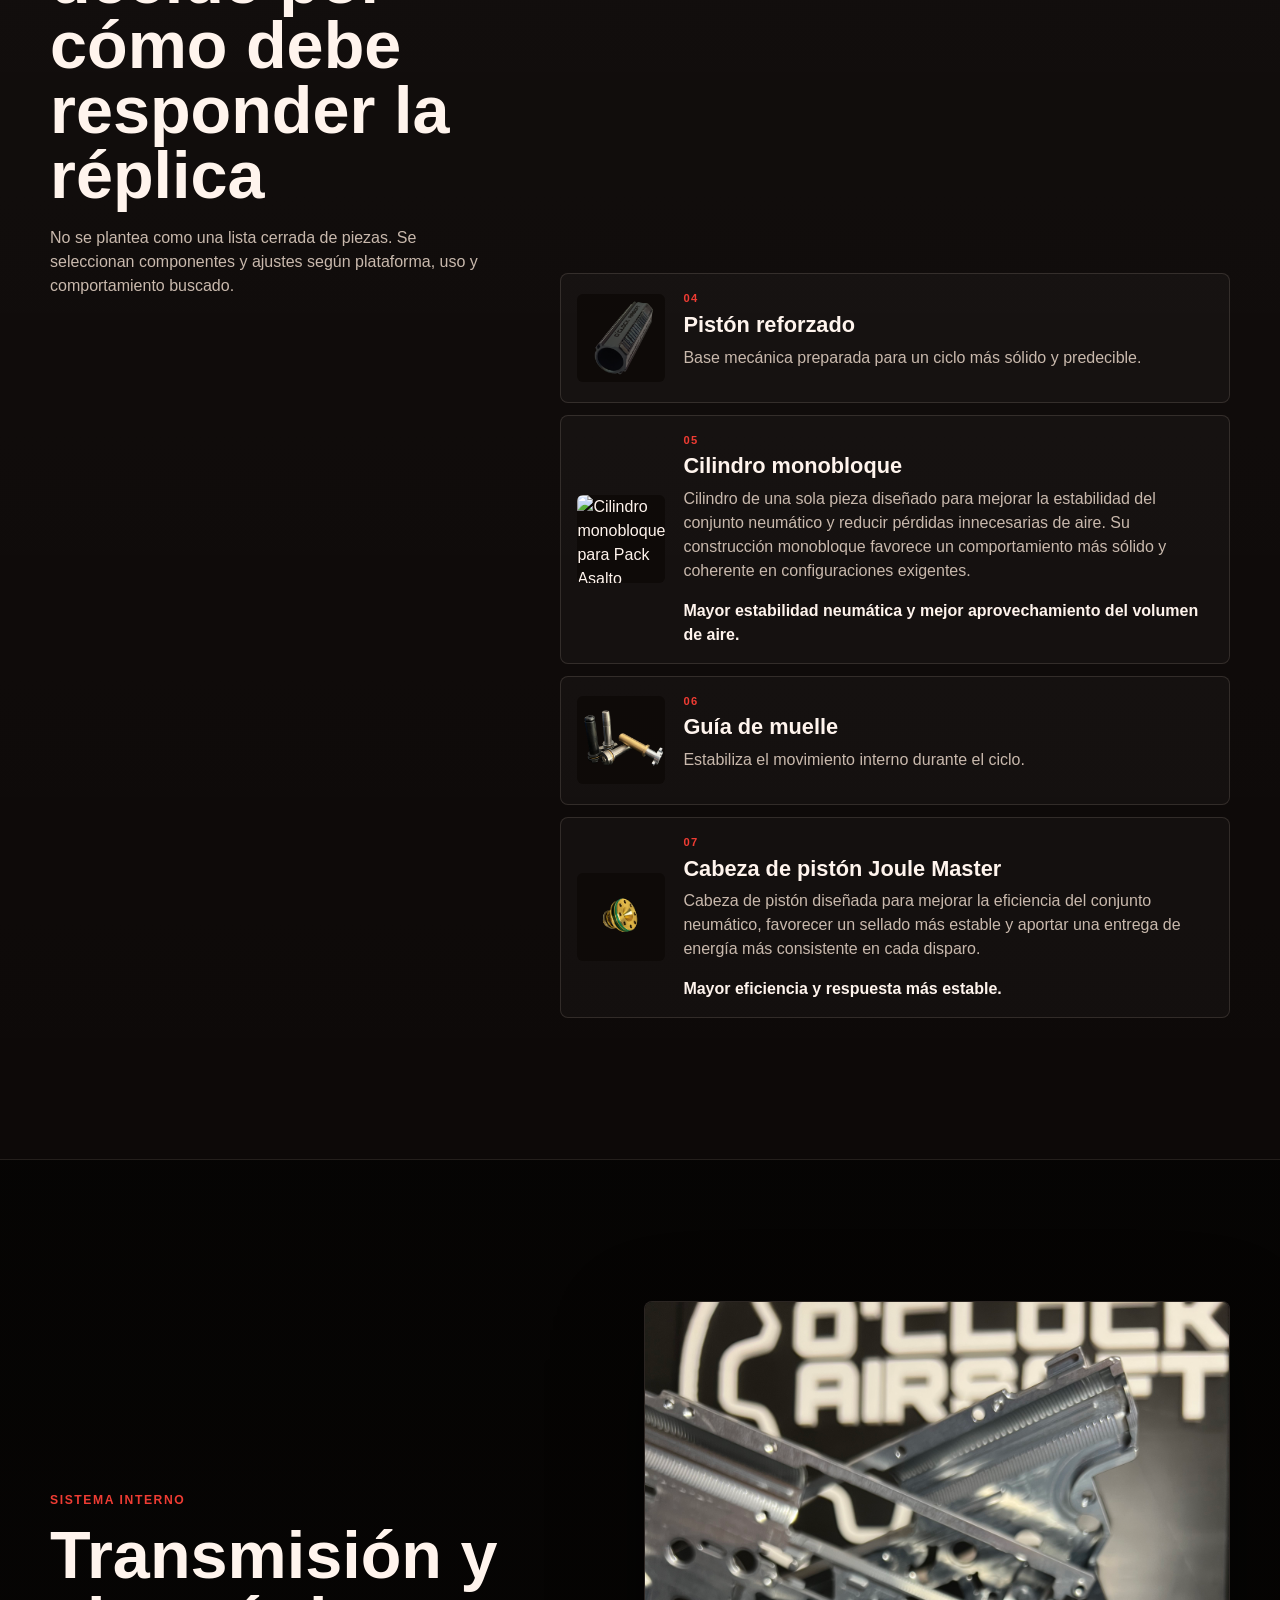
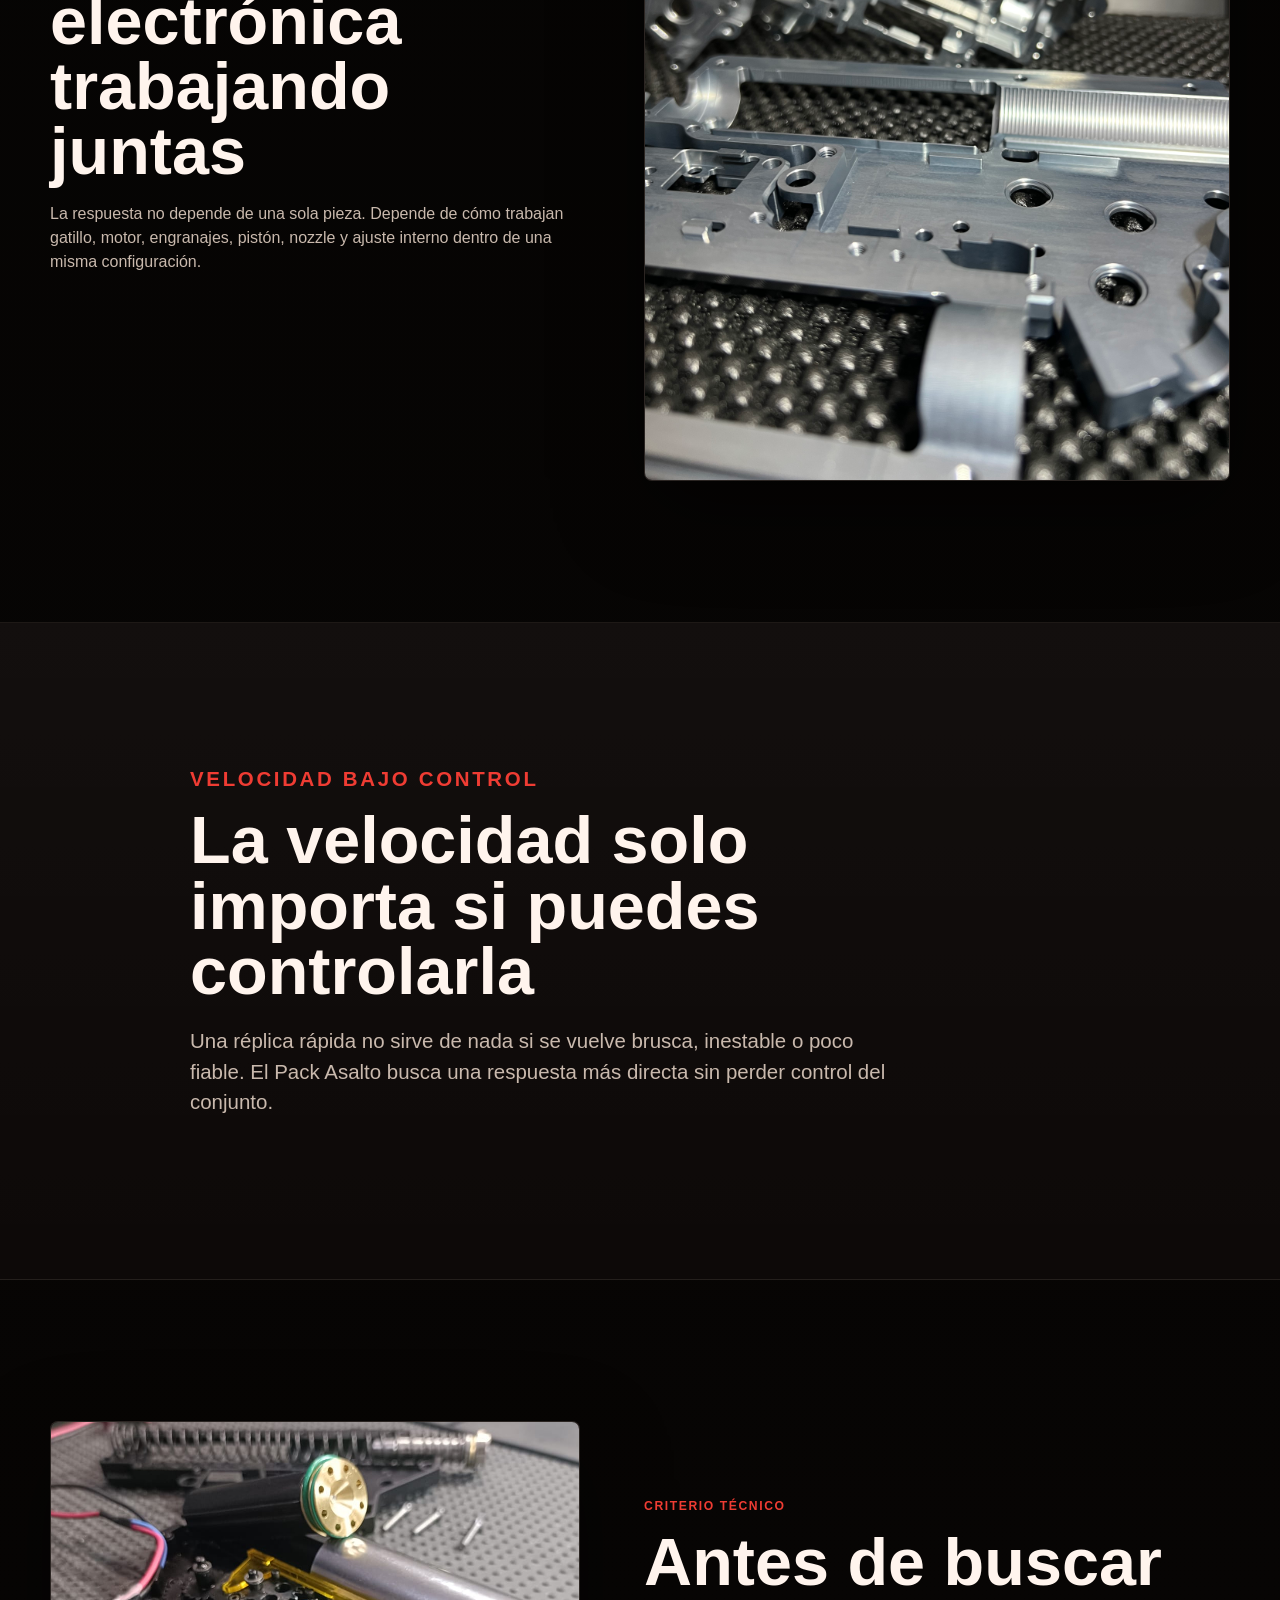
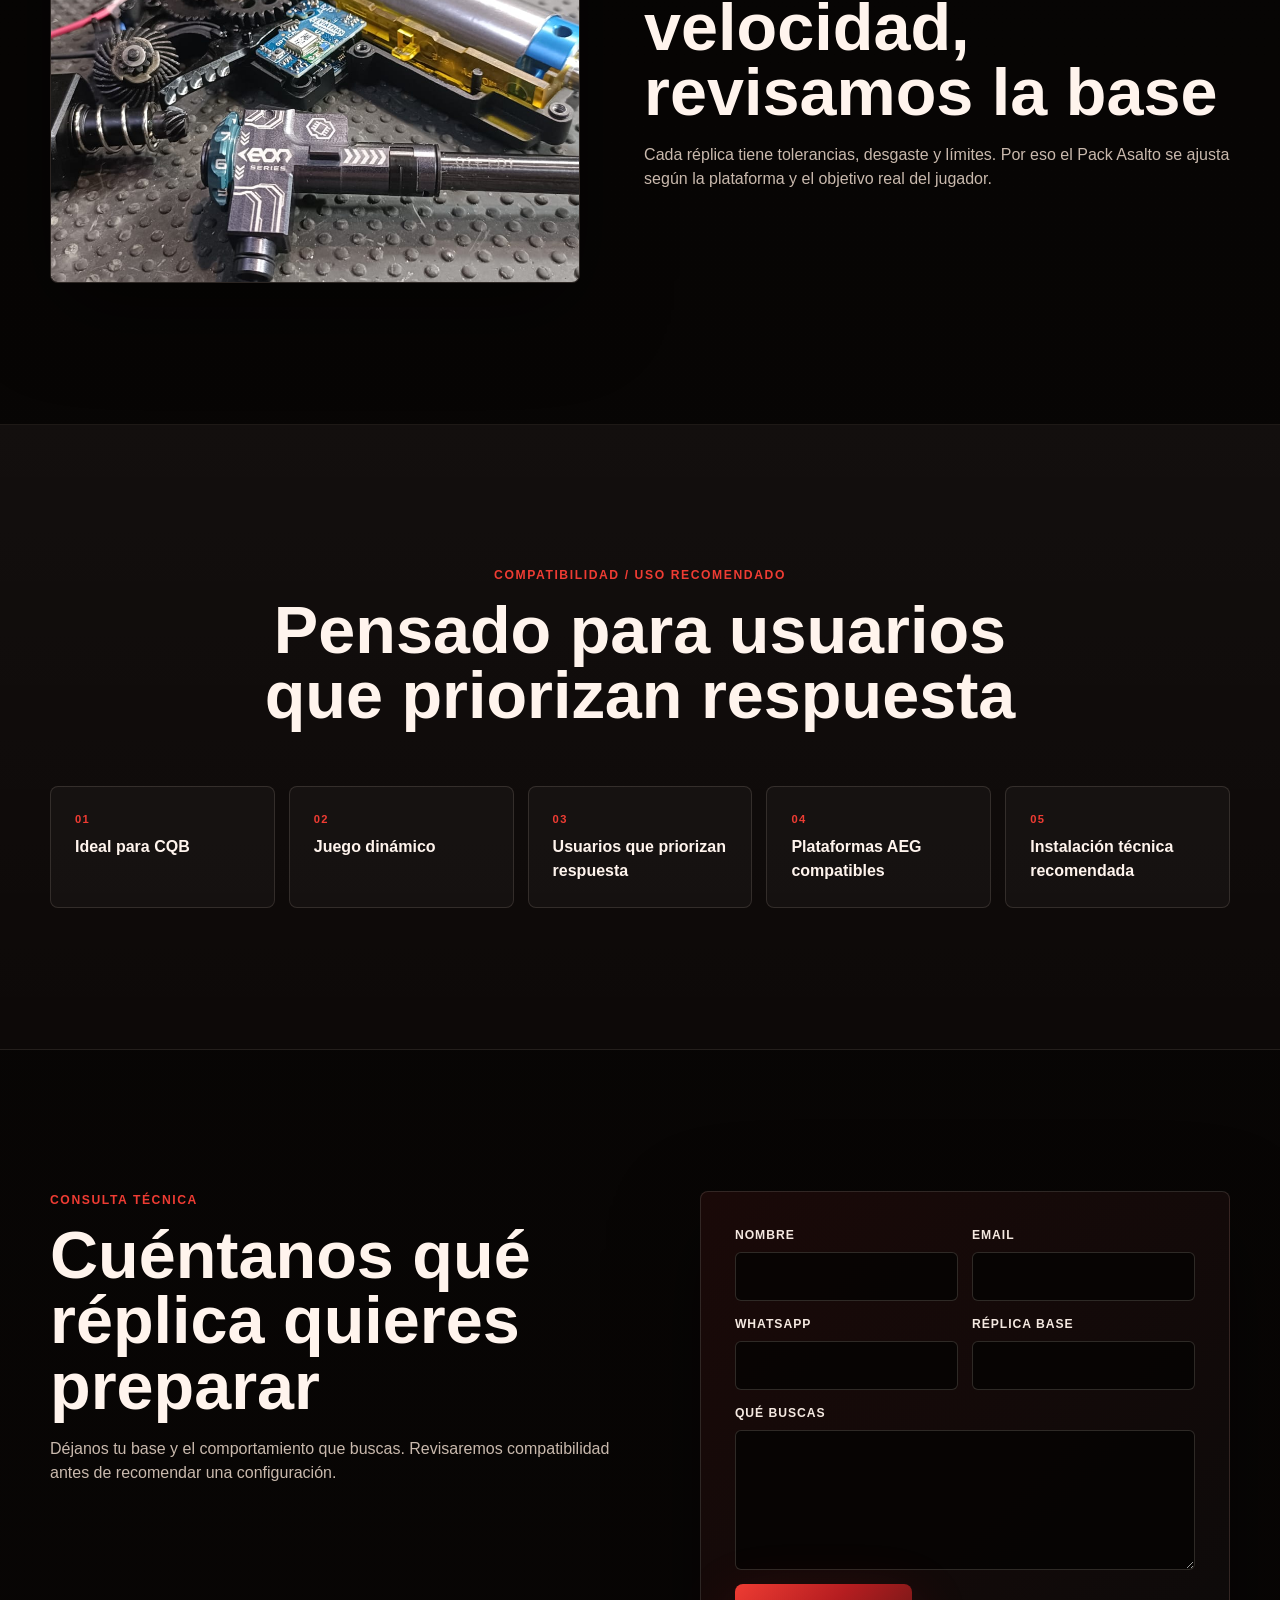
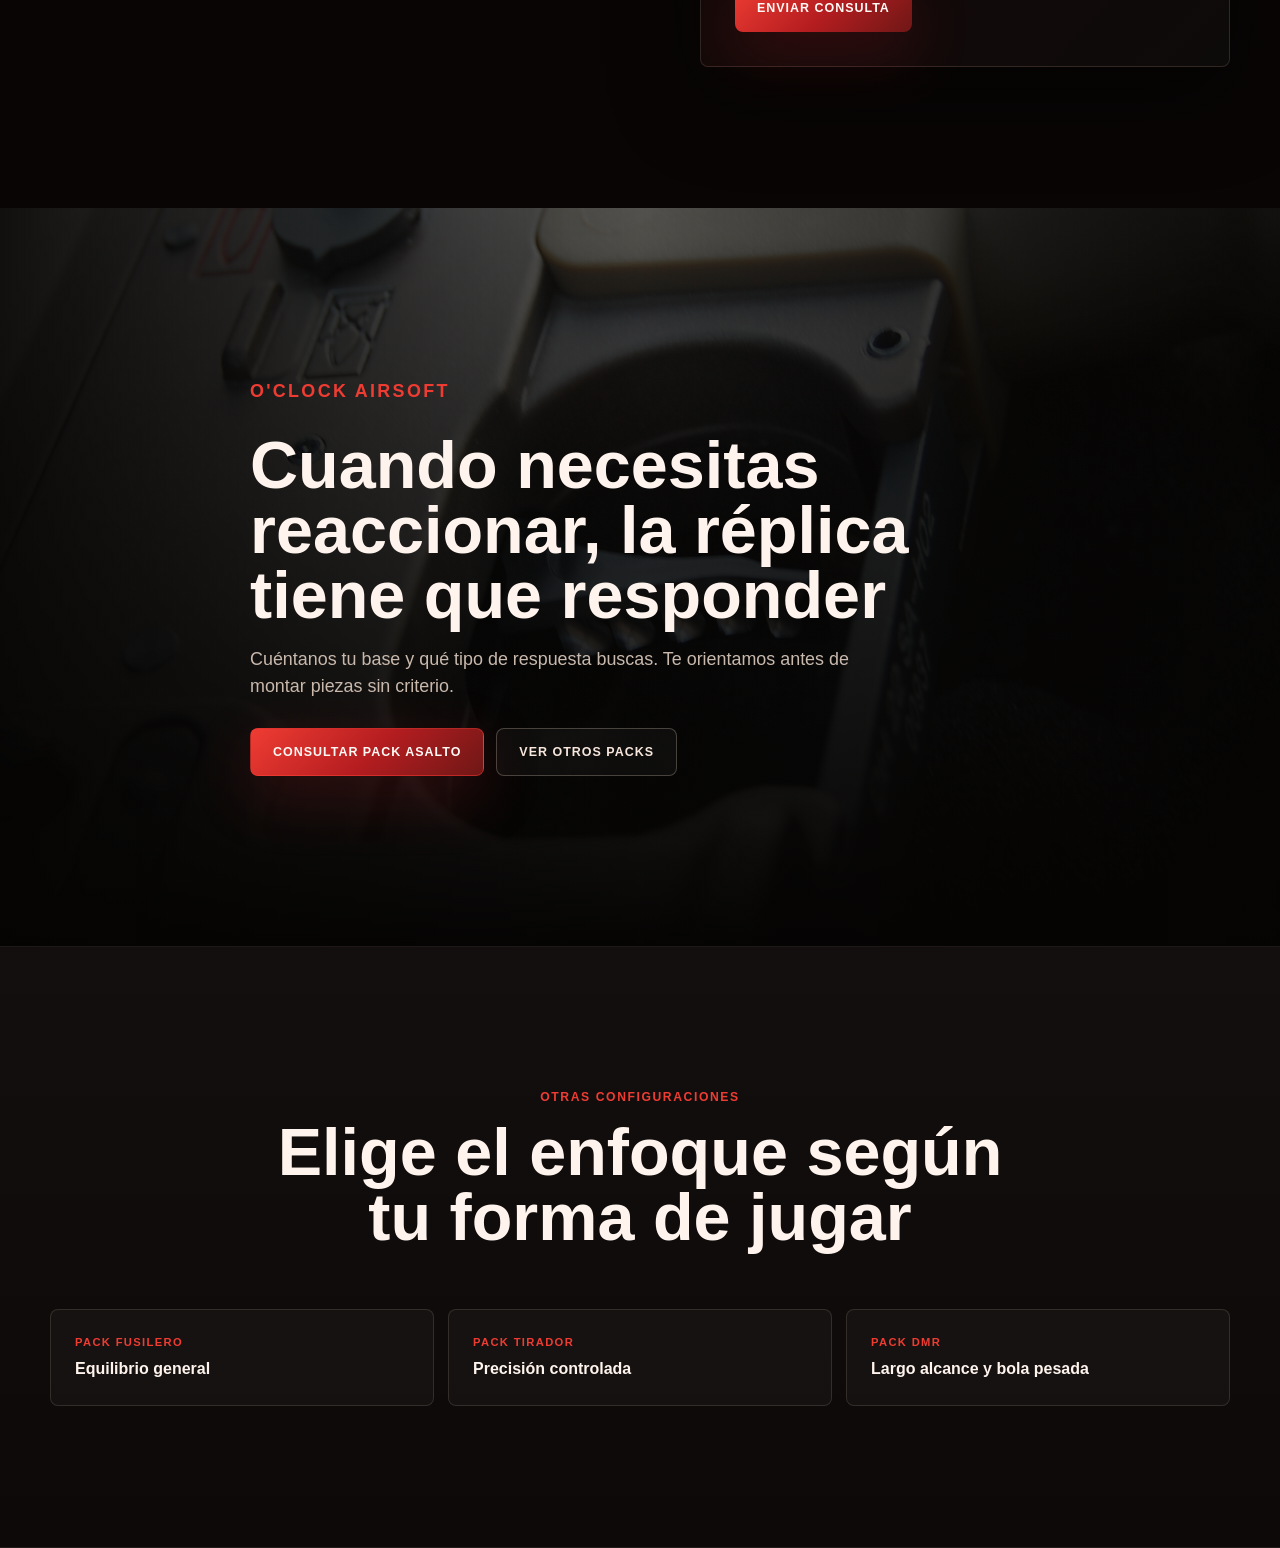
==== commit 6a83bf2c: "Update index.html" ====
--- a/index.html
+++ b/index.html
@@ -1,290 +1,290 @@
-﻿<!DOCTYPE html>
-<html lang="es">
-<head>
-  <meta charset="UTF-8">
-  <meta name="viewport" content="width=device-width, initial-scale=1.0">
-  <meta name="description" content="Landing del Pack Asalto de O'Clock Airsoft: respuesta inmediata, control en semi y configuración técnica para juego dinámico.">
-  <title>O'Clock Airsoft | Pack Asalto</title>
-  <link rel="stylesheet" href="style.css">
-</head>
-<body>
-  <header class="site-header" aria-label="Navegación principal">
-    <a class="site-header__brand" href="#inicio" aria-label="O'Clock Airsoft">
-      <img src="images/oclock-logo.png" alt="Logotipo de O'Clock Airsoft">
-      <span>O'Clock Airsoft</span>
-    </a>
-    <nav class="site-header__nav" aria-label="Secciones">
-      <a href="#configuracion">Configuración</a>
-      <a href="#componentes">Componentes</a>
-      <a href="#consulta">Consulta</a>
-    </nav>
-  </header>
-
-  <main id="inicio">
-    <!-- HERO PRINCIPAL -->
-    <section class="hero" aria-labelledby="hero-title">
-      <div class="hero__bg" aria-hidden="true">
-        <img src="images/header-pack-asalto.JPG" alt="">
-      </div>
-      <div class="hero__content page-shell">
-        <p class="eyebrow reveal">O'Clock Airsoft · Preparación de respuesta</p>
-        <h1 id="hero-title" class="hero__title reveal">Pack Asalto</h1>
-        <p class="hero__subtitle reveal">Respuesta inmediata para juego dinámico.</p>
-        <p class="hero__text reveal">
-          Una preparación orientada a conseguir una réplica más reactiva, con disparo más limpio y controlado en situaciones rápidas.
-        </p>
-        <div class="hero__actions reveal">
-          <a class="button button--primary" href="#configuracion">Ver configuración</a>
-          <a class="button button--secondary" href="#consulta">Consultar Pack Asalto</a>
-        </div>
-      </div>
-    </section>
-    <!-- FIN HERO PRINCIPAL -->
-
-    <!-- DATOS RÁPIDOS -->
-    <section class="quick-strip" aria-label="Datos rápidos del Pack Asalto">
-      <div class="quick-strip__grid page-shell reveal">
-        <div><span>Enfoque</span><strong>Respuesta</strong></div>
-        <div><span>Uso</span><strong>CQB / asalto</strong></div>
-        <div><span>Sensación</span><strong>Disparo directo</strong></div>
-        <div><span>Ajuste</span><strong>Según réplica</strong></div>
-      </div>
-    </section>
-    <!-- FIN DATOS RÁPIDOS -->
-
-    <!-- LO QUE NOTAS EN PARTIDA -->
-    <section class="battle-feel section-pad section-raised" aria-labelledby="feel-title">
-      <div class="page-shell">
-        <div class="section-heading reveal">
-          <p class="section-kicker">Lo que notas en partida</p>
-          <h2 id="feel-title">La réplica responde antes y se controla mejor</h2>
-        </div>
-        <div class="benefit-grid">
-          <article class="benefit-card benefit-card--lead reveal">
-            <span>01</span>
-            <h3>Respuesta instantánea</h3>
-            <p>El conjunto se ajusta para reducir sensación de ciclo lento y mejorar la reacción al disparo.</p>
-          </article>
-          <article class="benefit-card reveal">
-            <span>02</span>
-            <h3>Mayor control en semi</h3>
-            <p>Un disparo más limpio ayuda a mantener ritmo sin perder control del gatillo.</p>
-          </article>
-          <article class="benefit-card reveal">
-            <span>03</span>
-            <h3>Ciclo más limpio</h3>
-            <p>La transmisión y el sistema neumático trabajan con menos arrastre y más orden.</p>
-          </article>
-          <article class="benefit-card reveal">
-            <span>04</span>
-            <h3>Fiabilidad en ritmo alto</h3>
-            <p>La preparación busca respuesta rápida dentro de una configuración equilibrada.</p>
-          </article>
-          <article class="benefit-card reveal">
-            <span>05</span>
-            <h3>Eficiencia neumática</h3>
-            <p>Sellado y compresión se revisan para aprovechar mejor el aire disponible.</p>
-          </article>
-        </div>
-      </div>
-    </section>
-    <!-- FIN LO QUE NOTAS EN PARTIDA -->
-
-    <!-- PRESENTACIÓN VISUAL DEL PACK -->
-    <section id="configuracion" class="pack-showcase section-pad" aria-labelledby="showcase-title">
-      <div class="pack-showcase__inner page-shell">
-        <div class="pack-showcase__media image-panel reveal">
-          <img src="images/Pack-Asalto.png" alt="Configuración Pack Asalto O'Clock Airsoft">
-        </div>
-        <div class="pack-showcase__copy reveal">
-          <p class="section-kicker">Configuración Pack Asalto</p>
-          <h2 id="showcase-title">Preparado para entrar, reaccionar y mantener el control</h2>
-          <p>
-            Una configuración pensada para usuarios que necesitan una réplica ágil, fiable y con respuesta clara en situaciones de juego dinámico.
-          </p>
-          <ul class="feature-list">
-            <li>Respuesta más directa.</li>
-            <li>Control en semiautomático.</li>
-            <li>Ciclo mecánico más limpio.</li>
-            <li>Ajuste técnico según la base.</li>
-          </ul>
-        </div>
-      </div>
-    </section>
-    <!-- FIN PRESENTACIÓN VISUAL DEL PACK -->
-
-    <!-- COMPONENTES CLAVE -->
-    <section id="componentes" class="components section-pad section-raised" aria-labelledby="components-title">
-      <div class="components__inner page-shell">
-        <div class="components__intro reveal">
-          <p class="section-kicker">Componentes clave de respuesta</p>
-          <h2 id="components-title">El pack se decide por cómo debe responder la réplica</h2>
-          <p>
-            No se plantea como una lista cerrada de piezas. Se seleccionan componentes y ajustes según plataforma, uso y comportamiento buscado.
-          </p>
-        </div>
-        <div class="component-rail">
-          <article class="component-item reveal">
-            <img src="images/component-extra.png" alt="Gatillo electrónico para control del disparo">
-            <div><span>01</span><h3>Gatillo electrónico / control del disparo</h3><p>Lectura más precisa y sensación de disparo más directa.</p></div>
-          </article>
-          <article class="component-item reveal">
-            <img src="images/motor-brushless.png" alt="Motor seleccionado para Pack Asalto">
-            <div><span>02</span><h3>Motor seleccionado</h3><p>Entrega de potencia estable para mantener respuesta en uso exigente.</p></div>
-          </article>
-          <article class="component-item reveal">
-            <img src="images/engranajes-seleccionados.png" alt="Engranajes seleccionados para transmisión AEG">
-            <div><span>03</span><h3>Engranajes seleccionados</h3><p>Transmisión ajustada al objetivo de respuesta y fiabilidad.</p></div>
-          </article>
-          <article class="component-item reveal">
-            <img src="images/component-piston.png" alt="Pistón reforzado para Pack Asalto">
-            <div><span>04</span><h3>Pistón reforzado</h3><p>Base mecánica preparada para un ciclo más sólido y predecible.</p></div>
-          </article>
-          <article class="component-item reveal">
-            <img src="images/component-cylinder-head.png" alt="Cilindro monobloque para Pack Asalto">
-            <div><span>05</span><h3>Cilindro monobloque</h3><p>Cilindro de una sola pieza diseñado para mejorar la estabilidad del conjunto neumático y reducir pérdidas innecesarias de aire. Su construcción monobloque favorece un comportamiento más sólido y coherente en configuraciones exigentes.</p><strong>Mayor estabilidad neumática y mejor aprovechamiento del volumen de aire.</strong></div>
-          </article>
-          <article class="component-item reveal">
-            <img src="images/component-spring-guide.png" alt="Guía de muelle para estabilidad interna">
-            <div><span>06</span><h3>Guía de muelle</h3><p>Estabiliza el movimiento interno durante el ciclo.</p></div>
-          </article>
-          <article class="component-item reveal">
-            <img src="images/component-piston-head.png" alt="Cabeza de pistón Joule Master para Pack Asalto">
-            <div><span>07</span><h3>Cabeza de pistón Joule Master</h3><p>Cabeza de pistón diseñada para mejorar la eficiencia del conjunto neumático, favorecer un sellado más estable y aportar una entrega de energía más consistente en cada disparo.</p><strong>Mayor eficiencia y respuesta más estable.</strong></div>
-          </article>
-        </div>
-      </div>
-    </section>
-    <!-- FIN COMPONENTES CLAVE -->
-
-    <!-- GEARBOX / SISTEMA INTERNO -->
-    <section class="gearbox section-pad" aria-labelledby="gearbox-title">
-      <div class="gearbox__inner page-shell">
-        <div class="gearbox__copy reveal">
-          <p class="section-kicker">Sistema interno</p>
-          <h2 id="gearbox-title">Transmisión y electrónica trabajando juntas</h2>
-          <p>
-            La respuesta no depende de una sola pieza. Depende de cómo trabajan gatillo, motor, engranajes, pistón, nozzle y ajuste interno dentro de una misma configuración.
-          </p>
-        </div>
-        <div class="gearbox__media image-panel reveal">
-          <img src="images/Gearbox.jpeg" alt="Gearbox preparado para Pack Asalto O'Clock Airsoft">
-        </div>
-      </div>
-    </section>
-    <!-- FIN GEARBOX / SISTEMA INTERNO -->
-
-    <!-- VELOCIDAD BAJO CONTROL -->
-    <section class="control section-pad section-raised" aria-labelledby="control-title">
-      <div class="control__inner page-shell reveal">
-        <p class="section-kicker">Velocidad bajo control</p>
-        <h2 id="control-title">La velocidad solo importa si puedes controlarla</h2>
-        <p>
-          Una réplica rápida no sirve de nada si se vuelve brusca, inestable o poco fiable. El Pack Asalto busca una respuesta más directa sin perder control del conjunto.
-        </p>
-      </div>
-    </section>
-    <!-- FIN VELOCIDAD BAJO CONTROL -->
-
-    <!-- CRITERIO TÉCNICO -->
-    <section class="criteria section-pad" aria-labelledby="criteria-title">
-      <div class="criteria__inner page-shell">
-        <div class="criteria__image image-panel reveal">
-          <img src="images/concept-system.jpg" alt="Ajuste técnico interno para Pack Asalto">
-        </div>
-        <div class="criteria__copy reveal">
-          <p class="section-kicker">Criterio técnico</p>
-          <h2 id="criteria-title">Antes de buscar velocidad, revisamos la base</h2>
-          <p>
-            Cada réplica tiene tolerancias, desgaste y límites. Por eso el Pack Asalto se ajusta según la plataforma y el objetivo real del jugador.
-          </p>
-        </div>
-      </div>
-    </section>
-    <!-- FIN CRITERIO TÉCNICO -->
-
-    <!-- COMPATIBILIDAD -->
-    <section class="compatibility section-pad section-raised" aria-labelledby="compatibility-title">
-      <div class="page-shell">
-        <div class="section-heading reveal">
-          <p class="section-kicker">Compatibilidad / uso recomendado</p>
-          <h2 id="compatibility-title">Pensado para usuarios que priorizan respuesta</h2>
-        </div>
-        <div class="compatibility__grid">
-          <article class="compat-card reveal"><span>01</span><strong>Ideal para CQB</strong></article>
-          <article class="compat-card reveal"><span>02</span><strong>Juego dinámico</strong></article>
-          <article class="compat-card reveal"><span>03</span><strong>Usuarios que priorizan respuesta</strong></article>
-          <article class="compat-card reveal"><span>04</span><strong>Plataformas AEG compatibles</strong></article>
-          <article class="compat-card reveal"><span>05</span><strong>Instalación técnica recomendada</strong></article>
-        </div>
-      </div>
-    </section>
-    <!-- FIN COMPATIBILIDAD -->
-
-    <!-- FORMULARIO DE CONSULTA -->
-    <section id="consulta" class="consult section-pad" aria-labelledby="consult-title">
-      <div class="consult__inner page-shell">
-        <div class="consult__copy reveal">
-          <p class="section-kicker">Consulta técnica</p>
-          <h2 id="consult-title">Cuéntanos qué réplica quieres preparar</h2>
-          <p>
-            Déjanos tu base y el comportamiento que buscas. Revisaremos compatibilidad antes de recomendar una configuración.
-          </p>
-        </div>
-        <form class="consult-form reveal" action="https://formspree.io/f/xnjrakep" method="POST">
-          <input type="hidden" name="_subject" value="Nueva consulta Pack Asalto - O’Clock Airsoft">
-          <input type="hidden" name="_next" value="gracias.html">
-          <input type="hidden" name="pack" value="Pack Asalto">
-
-          <label>Nombre<input type="text" name="nombre" autocomplete="name" required></label>
-          <label>Email<input type="email" name="email" autocomplete="email" required></label>
-          <label>WhatsApp<input type="tel" name="whatsapp" autocomplete="tel"></label>
-          <label>Réplica base<input type="text" name="replica"></label>
-          <label class="consult-form__wide">Qué buscas<textarea name="mensaje" rows="5" required></textarea></label>
-
-          <button class="button button--primary" type="submit">Enviar consulta</button>
-        </form>
-      </div>
-    </section>
-    <!-- FIN FORMULARIO DE CONSULTA -->
-
-    <!-- CTA FINAL -->
-    <section class="final-cta" aria-labelledby="final-title">
-      <div class="final-cta__bg" aria-hidden="true">
-        <img src="images/final-cta-bg.JPG" alt="">
-      </div>
-      <div class="final-cta__content page-shell reveal">
-        <p class="section-kicker">O'Clock Airsoft</p>
-        <h2 id="final-title">Cuando necesitas reaccionar, la réplica tiene que responder</h2>
-        <p>
-          Cuéntanos tu base y qué tipo de respuesta buscas. Te orientamos antes de montar piezas sin criterio.
-        </p>
-        <div class="final-cta__actions">
-          <a class="button button--primary" href="#consulta">Consultar Pack Asalto</a>
-          <a class="button button--secondary" href="#otros-packs">Ver otros packs</a>
-        </div>
-      </div>
-    </section>
-    <!-- FIN CTA FINAL -->
-
-    <!-- OTROS PACKS -->
-    <section id="otros-packs" class="other-packs section-pad section-raised" aria-labelledby="other-title">
-      <div class="page-shell">
-        <div class="section-heading reveal">
-          <p class="section-kicker">Otras configuraciones</p>
-          <h2 id="other-title">Elige el enfoque según tu forma de jugar</h2>
-        </div>
-        <div class="other-packs__grid">
-          <a class="pack-link reveal" href="#"><span>Pack Fusilero</span><strong>Equilibrio general</strong></a>
-          <a class="pack-link reveal" href="#"><span>Pack Tirador</span><strong>Precisión controlada</strong></a>
-          <a class="pack-link reveal" href="#"><span>Pack DMR</span><strong>Largo alcance y bola pesada</strong></a>
-        </div>
-      </div>
-    </section>
-    <!-- FIN OTROS PACKS -->
-  </main>
-
-  <script src="script.js"></script>
-</body>
-</html>
-
+<!DOCTYPE html>
+<html lang="es">
+<head>
+  <meta charset="UTF-8">
+  <meta name="viewport" content="width=device-width, initial-scale=1.0">
+  <meta name="description" content="Landing del Pack Asalto de O'Clock Airsoft: respuesta inmediata, control en semi y configuración técnica para juego dinámico.">
+  <title>O'Clock Airsoft | Pack Asalto</title>
+  <link rel="stylesheet" href="style.css">
+</head>
+<body>
+  <header class="site-header" aria-label="Navegación principal">
+    <a class="site-header__brand" href="#inicio" aria-label="O'Clock Airsoft">
+      <img src="images/oclock-logo.png" alt="Logotipo de O'Clock Airsoft">
+      <span>O'Clock Airsoft</span>
+    </a>
+    <nav class="site-header__nav" aria-label="Secciones">
+      <a href="#configuracion">Configuración</a>
+      <a href="#componentes">Componentes</a>
+      <a href="#consulta">Consulta</a>
+    </nav>
+  </header>
+
+  <main id="inicio">
+    <!-- HERO PRINCIPAL -->
+    <section class="hero" aria-labelledby="hero-title">
+      <div class="hero__bg" aria-hidden="true">
+        <img src="images/header-pack-asalto.JPG" alt="">
+      </div>
+      <div class="hero__content page-shell">
+        <p class="eyebrow reveal">O'Clock Airsoft · Preparación de respuesta</p>
+        <h1 id="hero-title" class="hero__title reveal">Pack Asalto</h1>
+        <p class="hero__subtitle reveal">Respuesta inmediata para juego dinámico.</p>
+        <p class="hero__text reveal">
+          Una preparación orientada a conseguir una réplica más reactiva, con disparo más limpio y controlado en situaciones rápidas.
+        </p>
+        <div class="hero__actions reveal">
+          <a class="button button--primary" href="#configuracion">Ver configuración</a>
+          <a class="button button--secondary" href="#consulta">Consultar Pack Asalto</a>
+        </div>
+      </div>
+    </section>
+    <!-- FIN HERO PRINCIPAL -->
+
+    <!-- DATOS RÁPIDOS -->
+    <section class="quick-strip" aria-label="Datos rápidos del Pack Asalto">
+      <div class="quick-strip__grid page-shell reveal">
+        <div><span>Enfoque</span><strong>Respuesta</strong></div>
+        <div><span>Uso</span><strong>CQB / asalto</strong></div>
+        <div><span>Sensación</span><strong>Disparo directo</strong></div>
+        <div><span>Ajuste</span><strong>Según réplica</strong></div>
+      </div>
+    </section>
+    <!-- FIN DATOS RÁPIDOS -->
+
+    <!-- LO QUE NOTAS EN PARTIDA -->
+    <section class="battle-feel section-pad section-raised" aria-labelledby="feel-title">
+      <div class="page-shell">
+        <div class="section-heading reveal">
+          <p class="section-kicker">Lo que notas en partida</p>
+          <h2 id="feel-title">La réplica responde antes y se controla mejor</h2>
+        </div>
+        <div class="benefit-grid">
+          <article class="benefit-card benefit-card--lead reveal">
+            <span>01</span>
+            <h3>Respuesta instantánea</h3>
+            <p>El conjunto se ajusta para reducir sensación de ciclo lento y mejorar la reacción al disparo.</p>
+          </article>
+          <article class="benefit-card reveal">
+            <span>02</span>
+            <h3>Mayor control en semi</h3>
+            <p>Un disparo más limpio ayuda a mantener ritmo sin perder control del gatillo.</p>
+          </article>
+          <article class="benefit-card reveal">
+            <span>03</span>
+            <h3>Ciclo más limpio</h3>
+            <p>La transmisión y el sistema neumático trabajan con menos arrastre y más orden.</p>
+          </article>
+          <article class="benefit-card reveal">
+            <span>04</span>
+            <h3>Fiabilidad en ritmo alto</h3>
+            <p>La preparación busca respuesta rápida dentro de una configuración equilibrada.</p>
+          </article>
+          <article class="benefit-card reveal">
+            <span>05</span>
+            <h3>Eficiencia neumática</h3>
+            <p>Sellado y compresión se revisan para aprovechar mejor el aire disponible.</p>
+          </article>
+        </div>
+      </div>
+    </section>
+    <!-- FIN LO QUE NOTAS EN PARTIDA -->
+
+    <!-- PRESENTACIÓN VISUAL DEL PACK -->
+    <section id="configuracion" class="pack-showcase section-pad" aria-labelledby="showcase-title">
+      <div class="pack-showcase__inner page-shell">
+        <div class="pack-showcase__media image-panel reveal">
+          <img src="images/Pack-Asalto.png" alt="Configuración Pack Asalto O'Clock Airsoft">
+        </div>
+        <div class="pack-showcase__copy reveal">
+          <p class="section-kicker">Configuración Pack Asalto</p>
+          <h2 id="showcase-title">Preparado para entrar, reaccionar y mantener el control</h2>
+          <p>
+            Una configuración pensada para usuarios que necesitan una réplica ágil, fiable y con respuesta clara en situaciones de juego dinámico.
+          </p>
+          <ul class="feature-list">
+            <li>Respuesta más directa.</li>
+            <li>Control en semiautomático.</li>
+            <li>Ciclo mecánico más limpio.</li>
+            <li>Ajuste técnico según la base.</li>
+          </ul>
+        </div>
+      </div>
+    </section>
+    <!-- FIN PRESENTACIÓN VISUAL DEL PACK -->
+
+    <!-- COMPONENTES CLAVE -->
+    <section id="componentes" class="components section-pad section-raised" aria-labelledby="components-title">
+      <div class="components__inner page-shell">
+        <div class="components__intro reveal">
+          <p class="section-kicker">Componentes clave de respuesta</p>
+          <h2 id="components-title">El pack se decide por cómo debe responder la réplica</h2>
+          <p>
+            No se plantea como una lista cerrada de piezas. Se seleccionan componentes y ajustes según plataforma, uso y comportamiento buscado.
+          </p>
+        </div>
+        <div class="component-rail">
+          <article class="component-item reveal">
+            <img src="images/component-extra.png" alt="Gatillo electrónico para control del disparo">
+            <div><span>01</span><h3>Gatillo electrónico / control del disparo</h3><p>Lectura más precisa y sensación de disparo más directa.</p></div>
+          </article>
+          <article class="component-item reveal">
+            <img src="images/motor-brushless.png" alt="Motor seleccionado para Pack Asalto">
+            <div><span>02</span><h3>Motor seleccionado</h3><p>Entrega de potencia estable para mantener respuesta en uso exigente.</p></div>
+          </article>
+          <article class="component-item reveal">
+            <img src="images/engranajes-seleccionados.png" alt="Engranajes seleccionados para transmisión AEG">
+            <div><span>03</span><h3>Engranajes seleccionados</h3><p>Transmisión ajustada al objetivo de respuesta y fiabilidad.</p></div>
+          </article>
+          <article class="component-item reveal">
+            <img src="images/component-piston.png" alt="Pistón reforzado para Pack Asalto">
+            <div><span>04</span><h3>Pistón reforzado</h3><p>Base mecánica preparada para un ciclo más sólido y predecible.</p></div>
+          </article>
+          <article class="component-item reveal">
+            <img src="images/cilindro-monobloque.png" alt="Cilindro monobloque para Pack Asalto">
+            <div><span>05</span><h3>Cilindro monobloque</h3><p>Cilindro de una sola pieza diseñado para mejorar la estabilidad del conjunto neumático y reducir pérdidas innecesarias de aire. Su construcción monobloque favorece un comportamiento más sólido y coherente en configuraciones exigentes.</p><strong>Mayor estabilidad neumática y mejor aprovechamiento del volumen de aire.</strong></div>
+          </article>
+          <article class="component-item reveal">
+            <img src="images/component-spring-guide.png" alt="Guía de muelle para estabilidad interna">
+            <div><span>06</span><h3>Guía de muelle</h3><p>Estabiliza el movimiento interno durante el ciclo.</p></div>
+          </article>
+          <article class="component-item reveal">
+            <img src="images/component-piston-head.png" alt="Cabeza de pistón Joule Master para Pack Asalto">
+            <div><span>07</span><h3>Cabeza de pistón Joule Master</h3><p>Cabeza de pistón diseñada para mejorar la eficiencia del conjunto neumático, favorecer un sellado más estable y aportar una entrega de energía más consistente en cada disparo.</p><strong>Mayor eficiencia y respuesta más estable.</strong></div>
+          </article>
+        </div>
+      </div>
+    </section>
+    <!-- FIN COMPONENTES CLAVE -->
+
+    <!-- GEARBOX / SISTEMA INTERNO -->
+    <section class="gearbox section-pad" aria-labelledby="gearbox-title">
+      <div class="gearbox__inner page-shell">
+        <div class="gearbox__copy reveal">
+          <p class="section-kicker">Sistema interno</p>
+          <h2 id="gearbox-title">Transmisión y electrónica trabajando juntas</h2>
+          <p>
+            La respuesta no depende de una sola pieza. Depende de cómo trabajan gatillo, motor, engranajes, pistón, nozzle y ajuste interno dentro de una misma configuración.
+          </p>
+        </div>
+        <div class="gearbox__media image-panel reveal">
+          <img src="images/Gearbox.jpeg" alt="Gearbox preparado para Pack Asalto O'Clock Airsoft">
+        </div>
+      </div>
+    </section>
+    <!-- FIN GEARBOX / SISTEMA INTERNO -->
+
+    <!-- VELOCIDAD BAJO CONTROL -->
+    <section class="control section-pad section-raised" aria-labelledby="control-title">
+      <div class="control__inner page-shell reveal">
+        <p class="section-kicker">Velocidad bajo control</p>
+        <h2 id="control-title">La velocidad solo importa si puedes controlarla</h2>
+        <p>
+          Una réplica rápida no sirve de nada si se vuelve brusca, inestable o poco fiable. El Pack Asalto busca una respuesta más directa sin perder control del conjunto.
+        </p>
+      </div>
+    </section>
+    <!-- FIN VELOCIDAD BAJO CONTROL -->
+
+    <!-- CRITERIO TÉCNICO -->
+    <section class="criteria section-pad" aria-labelledby="criteria-title">
+      <div class="criteria__inner page-shell">
+        <div class="criteria__image image-panel reveal">
+          <img src="images/concept-system.jpg" alt="Ajuste técnico interno para Pack Asalto">
+        </div>
+        <div class="criteria__copy reveal">
+          <p class="section-kicker">Criterio técnico</p>
+          <h2 id="criteria-title">Antes de buscar velocidad, revisamos la base</h2>
+          <p>
+            Cada réplica tiene tolerancias, desgaste y límites. Por eso el Pack Asalto se ajusta según la plataforma y el objetivo real del jugador.
+          </p>
+        </div>
+      </div>
+    </section>
+    <!-- FIN CRITERIO TÉCNICO -->
+
+    <!-- COMPATIBILIDAD -->
+    <section class="compatibility section-pad section-raised" aria-labelledby="compatibility-title">
+      <div class="page-shell">
+        <div class="section-heading reveal">
+          <p class="section-kicker">Compatibilidad / uso recomendado</p>
+          <h2 id="compatibility-title">Pensado para usuarios que priorizan respuesta</h2>
+        </div>
+        <div class="compatibility__grid">
+          <article class="compat-card reveal"><span>01</span><strong>Ideal para CQB</strong></article>
+          <article class="compat-card reveal"><span>02</span><strong>Juego dinámico</strong></article>
+          <article class="compat-card reveal"><span>03</span><strong>Usuarios que priorizan respuesta</strong></article>
+          <article class="compat-card reveal"><span>04</span><strong>Plataformas AEG compatibles</strong></article>
+          <article class="compat-card reveal"><span>05</span><strong>Instalación técnica recomendada</strong></article>
+        </div>
+      </div>
+    </section>
+    <!-- FIN COMPATIBILIDAD -->
+
+    <!-- FORMULARIO DE CONSULTA -->
+    <section id="consulta" class="consult section-pad" aria-labelledby="consult-title">
+      <div class="consult__inner page-shell">
+        <div class="consult__copy reveal">
+          <p class="section-kicker">Consulta técnica</p>
+          <h2 id="consult-title">Cuéntanos qué réplica quieres preparar</h2>
+          <p>
+            Déjanos tu base y el comportamiento que buscas. Revisaremos compatibilidad antes de recomendar una configuración.
+          </p>
+        </div>
+        <form class="consult-form reveal" action="https://formspree.io/f/xnjrakep" method="POST">
+          <input type="hidden" name="_subject" value="Nueva consulta Pack Asalto - O’Clock Airsoft">
+          <input type="hidden" name="_next" value="gracias.html">
+          <input type="hidden" name="pack" value="Pack Asalto">
+
+          <label>Nombre<input type="text" name="nombre" autocomplete="name" required></label>
+          <label>Email<input type="email" name="email" autocomplete="email" required></label>
+          <label>WhatsApp<input type="tel" name="whatsapp" autocomplete="tel"></label>
+          <label>Réplica base<input type="text" name="replica"></label>
+          <label class="consult-form__wide">Qué buscas<textarea name="mensaje" rows="5" required></textarea></label>
+
+          <button class="button button--primary" type="submit">Enviar consulta</button>
+        </form>
+      </div>
+    </section>
+    <!-- FIN FORMULARIO DE CONSULTA -->
+
+    <!-- CTA FINAL -->
+    <section class="final-cta" aria-labelledby="final-title">
+      <div class="final-cta__bg" aria-hidden="true">
+        <img src="images/final-cta-bg.JPG" alt="">
+      </div>
+      <div class="final-cta__content page-shell reveal">
+        <p class="section-kicker">O'Clock Airsoft</p>
+        <h2 id="final-title">Cuando necesitas reaccionar, la réplica tiene que responder</h2>
+        <p>
+          Cuéntanos tu base y qué tipo de respuesta buscas. Te orientamos antes de montar piezas sin criterio.
+        </p>
+        <div class="final-cta__actions">
+          <a class="button button--primary" href="#consulta">Consultar Pack Asalto</a>
+          <a class="button button--secondary" href="#otros-packs">Ver otros packs</a>
+        </div>
+      </div>
+    </section>
+    <!-- FIN CTA FINAL -->
+
+    <!-- OTROS PACKS -->
+    <section id="otros-packs" class="other-packs section-pad section-raised" aria-labelledby="other-title">
+      <div class="page-shell">
+        <div class="section-heading reveal">
+          <p class="section-kicker">Otras configuraciones</p>
+          <h2 id="other-title">Elige el enfoque según tu forma de jugar</h2>
+        </div>
+        <div class="other-packs__grid">
+          <a class="pack-link reveal" href="#"><span>Pack Fusilero</span><strong>Equilibrio general</strong></a>
+          <a class="pack-link reveal" href="#"><span>Pack Tirador</span><strong>Precisión controlada</strong></a>
+          <a class="pack-link reveal" href="#"><span>Pack DMR</span><strong>Largo alcance y bola pesada</strong></a>
+        </div>
+      </div>
+    </section>
+    <!-- FIN OTROS PACKS -->
+  </main>
+
+  <script src="script.js"></script>
+</body>
+</html>
+
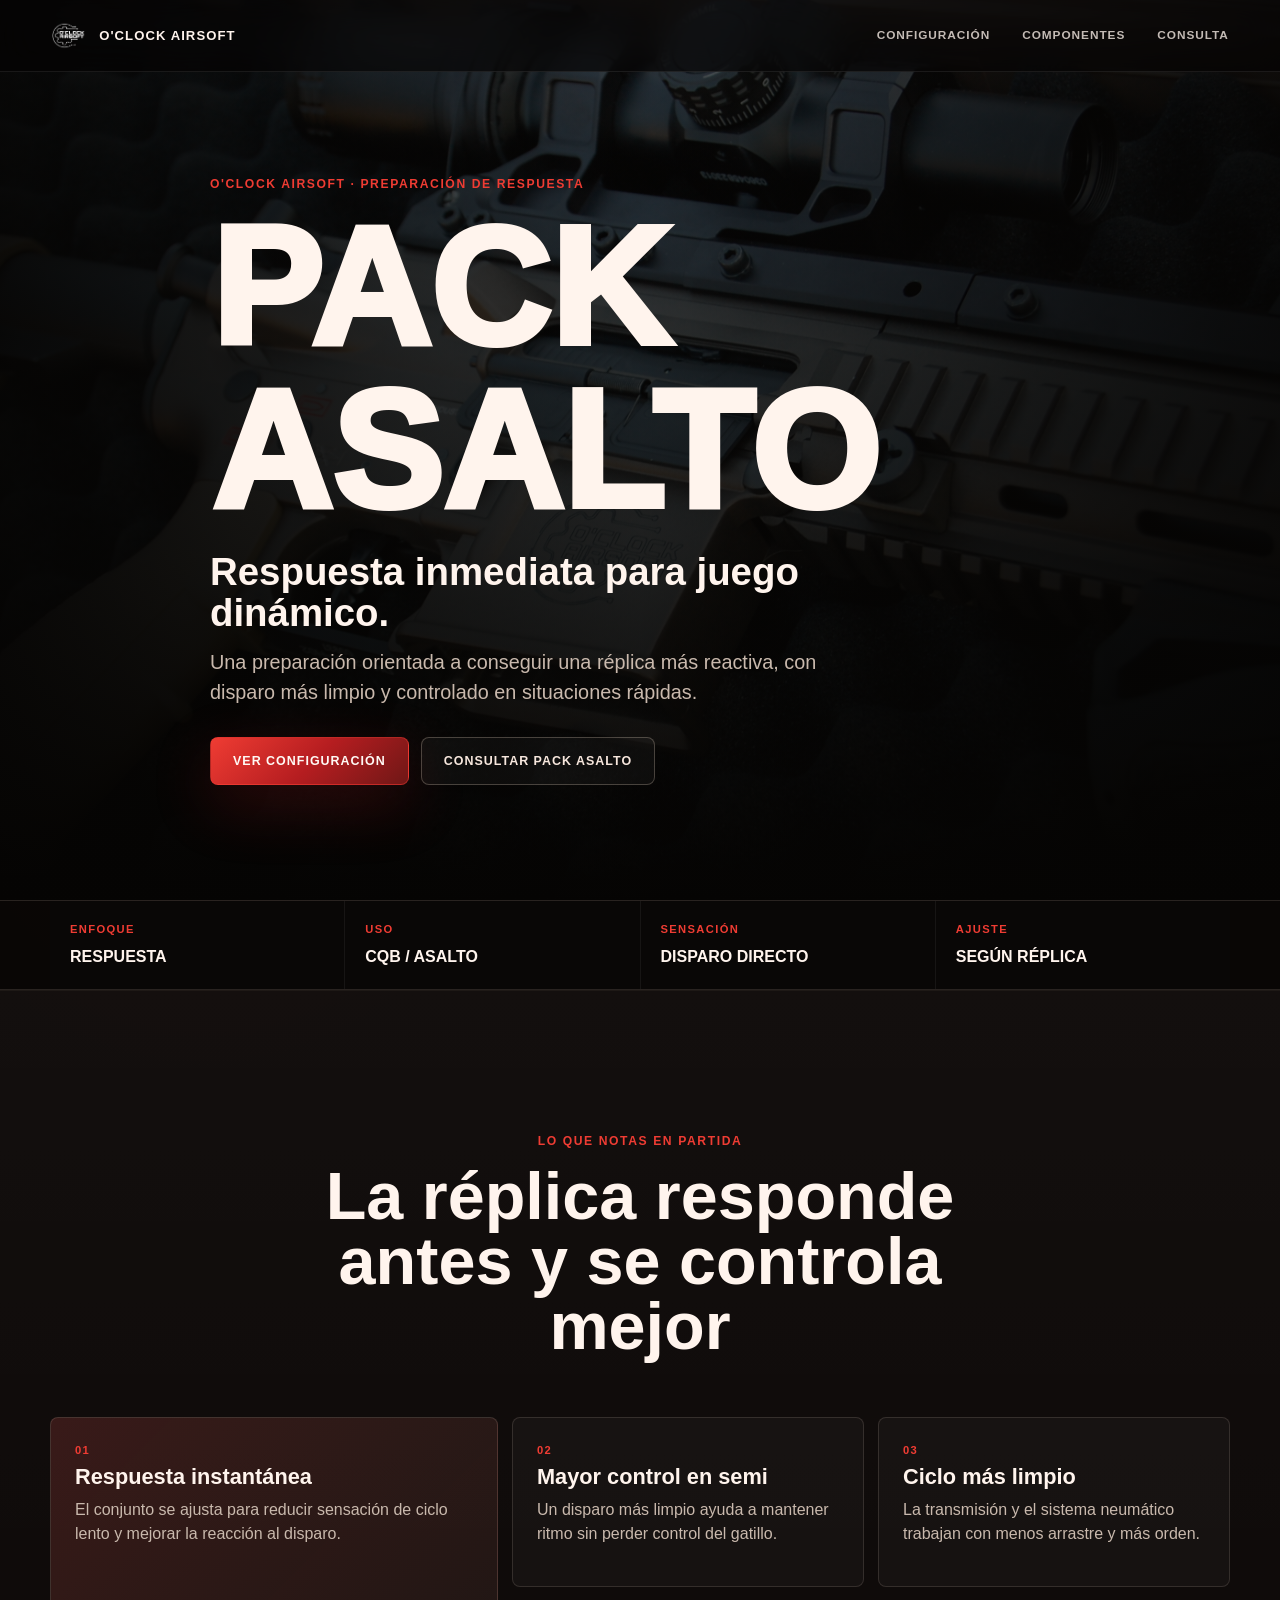
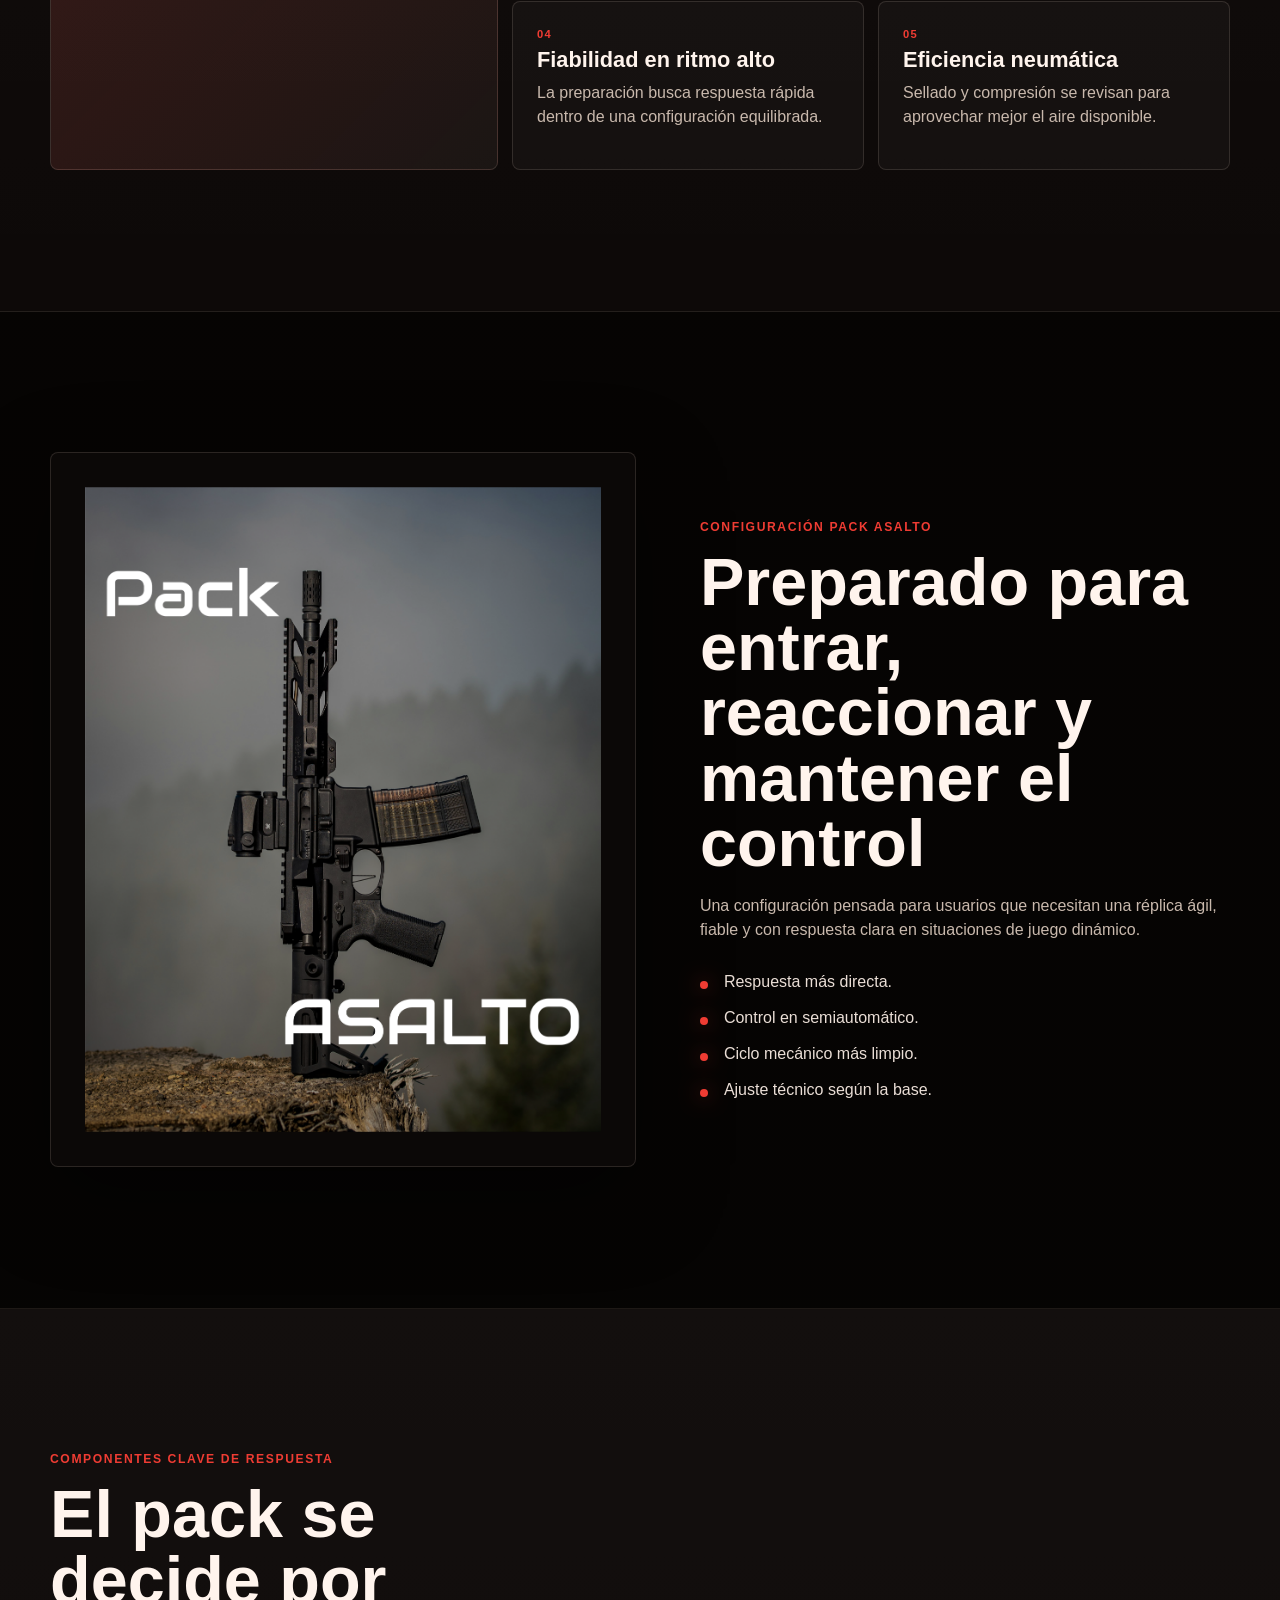
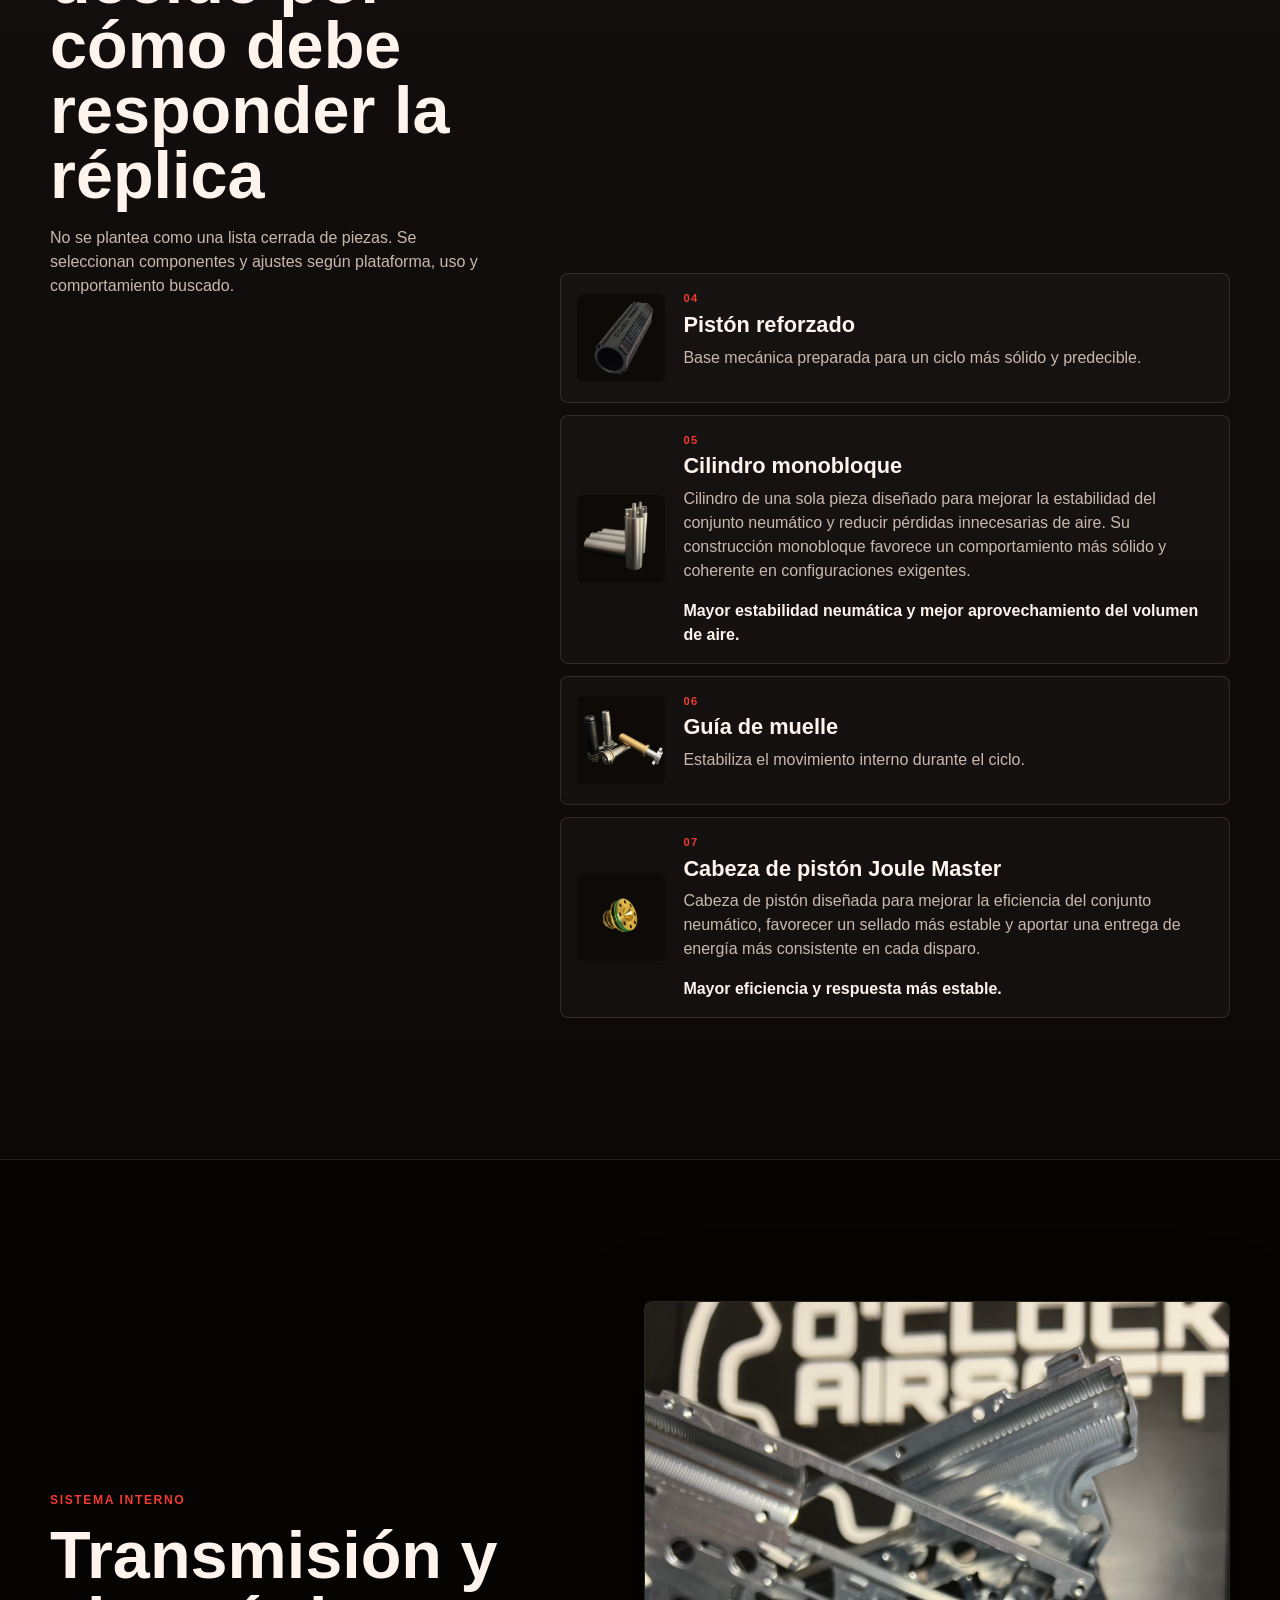
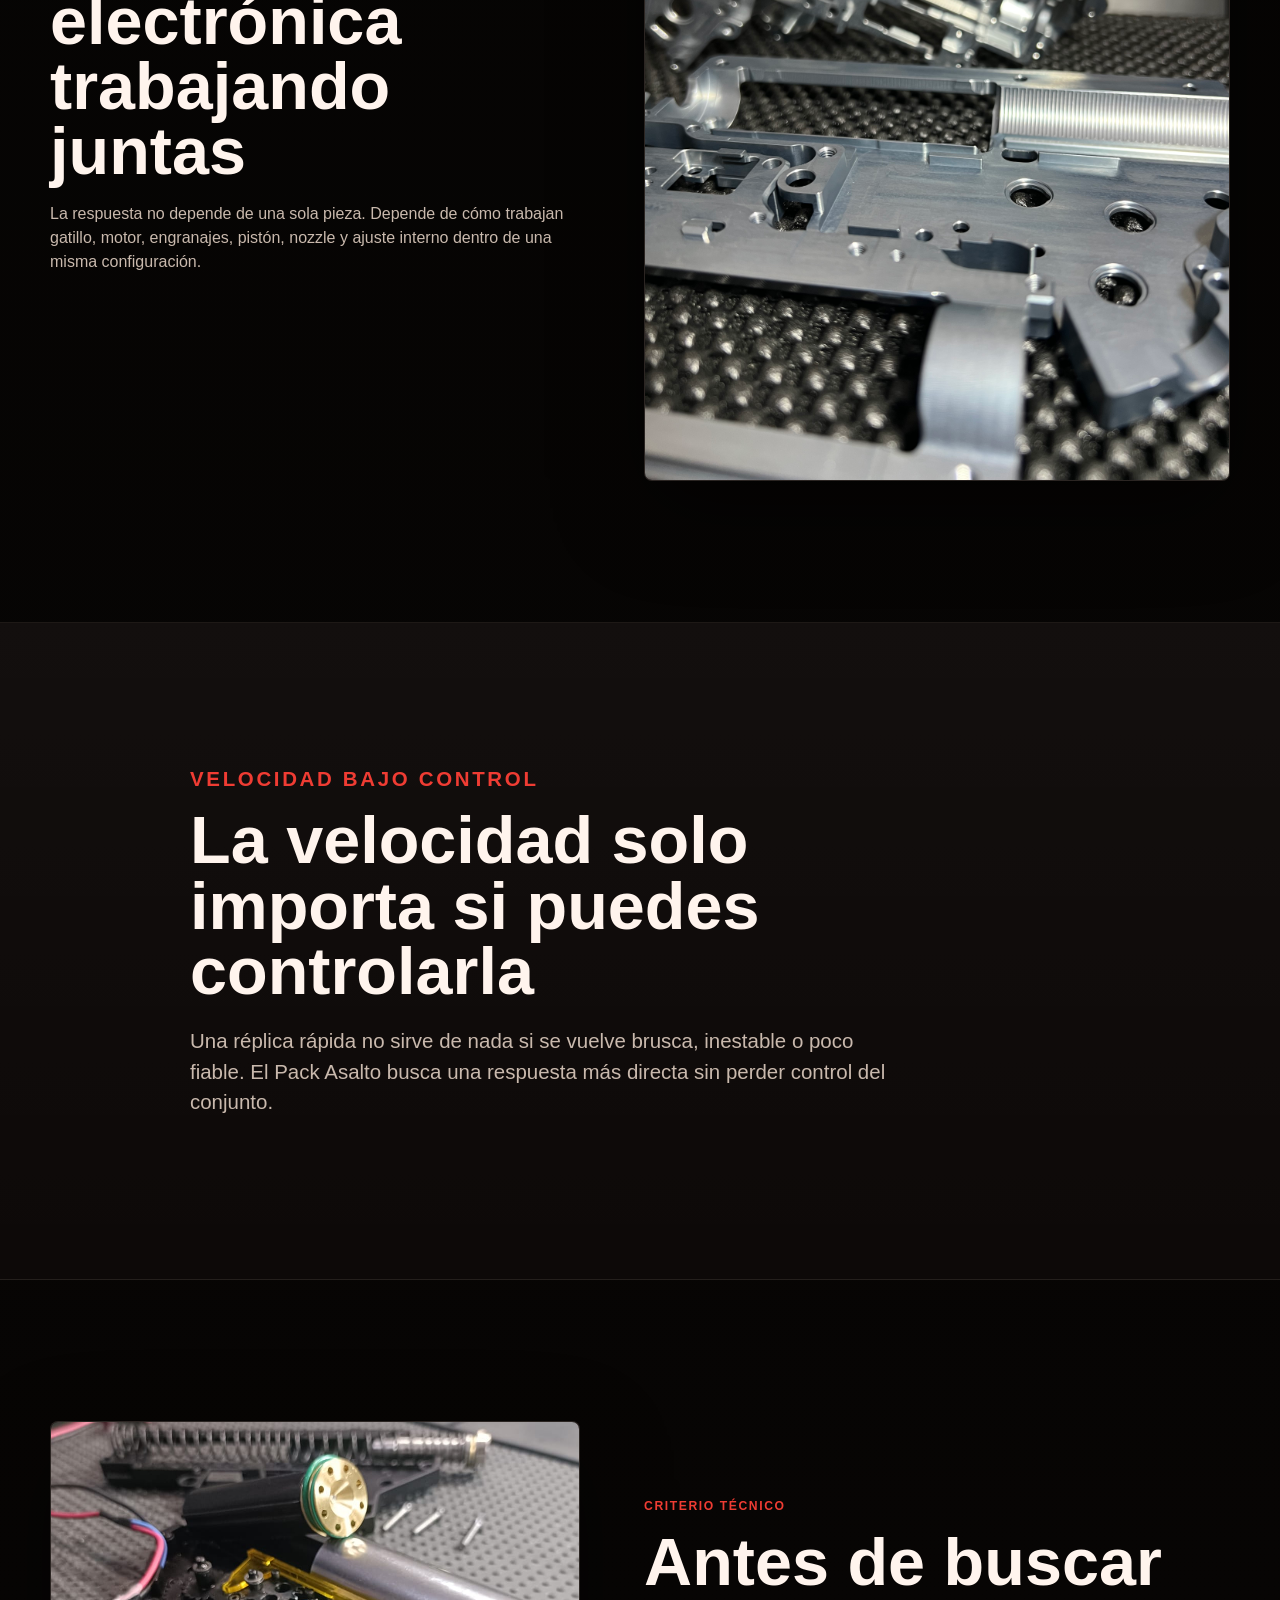
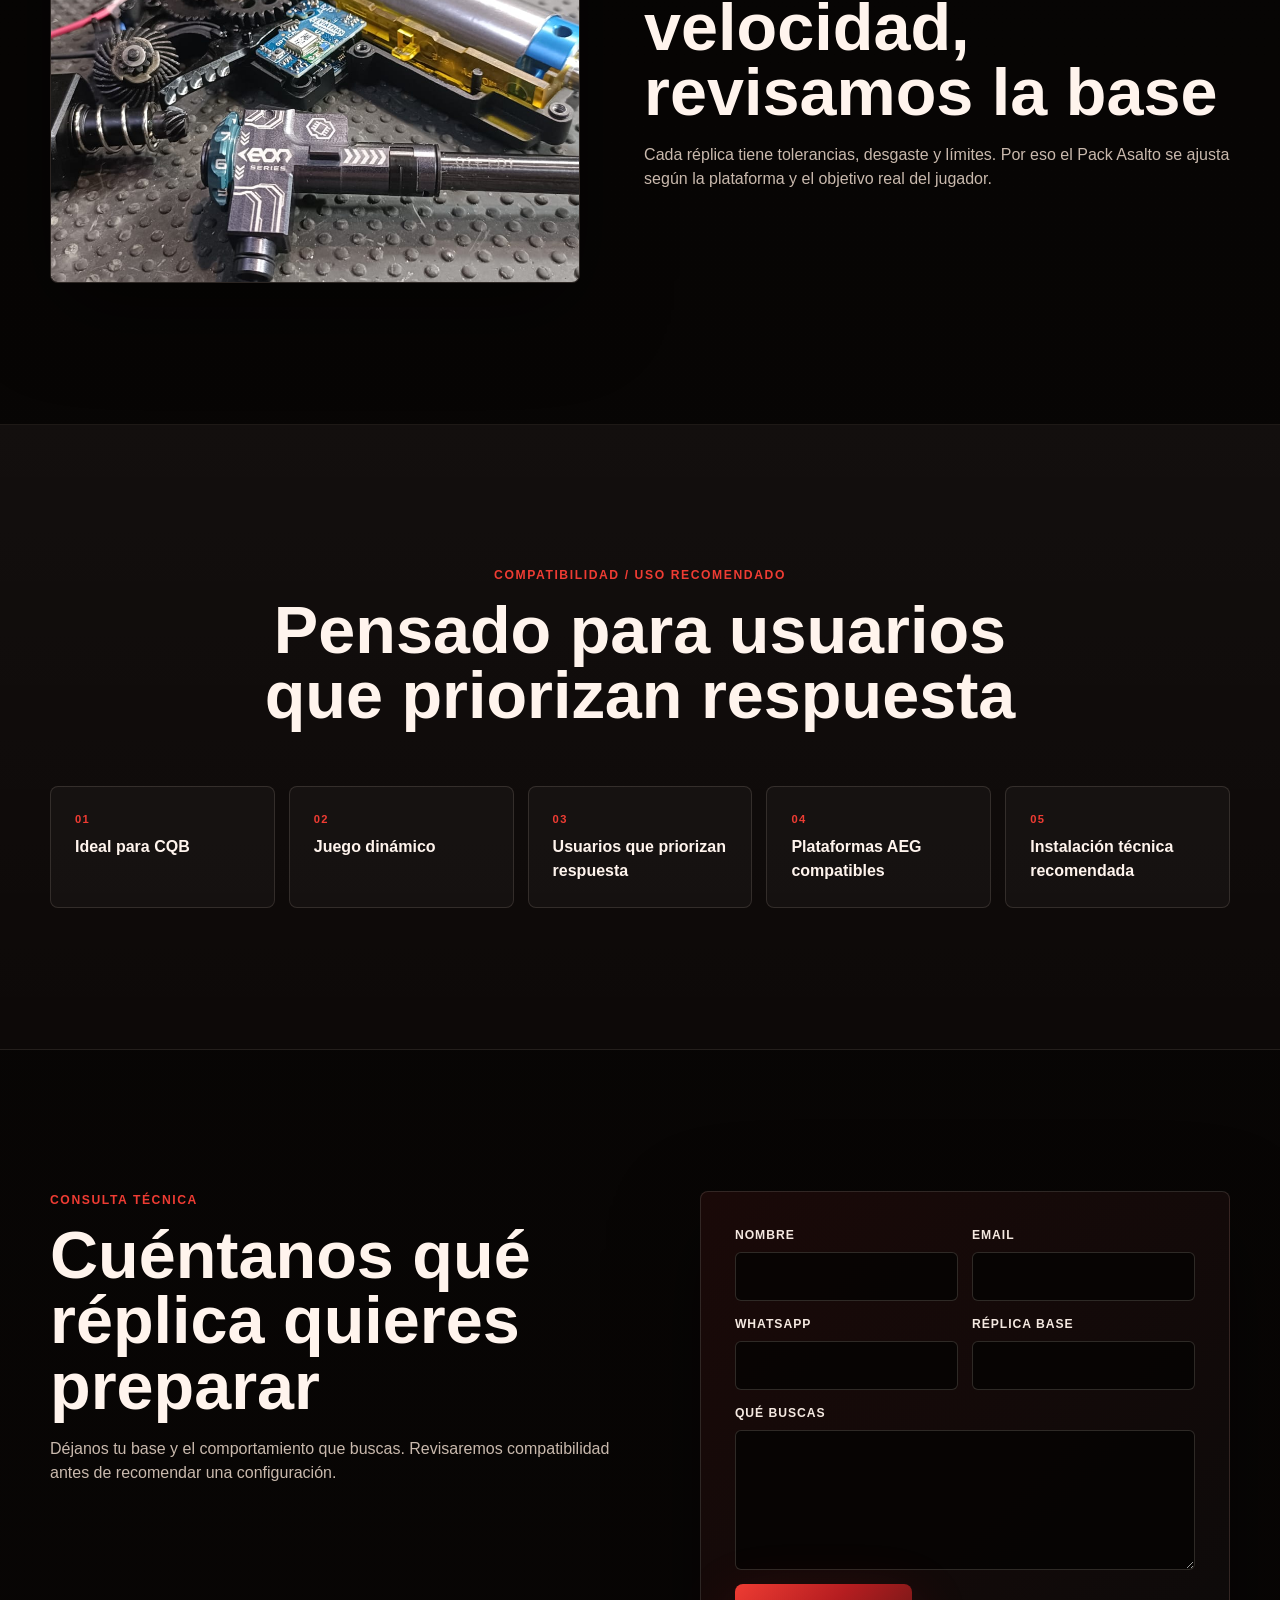
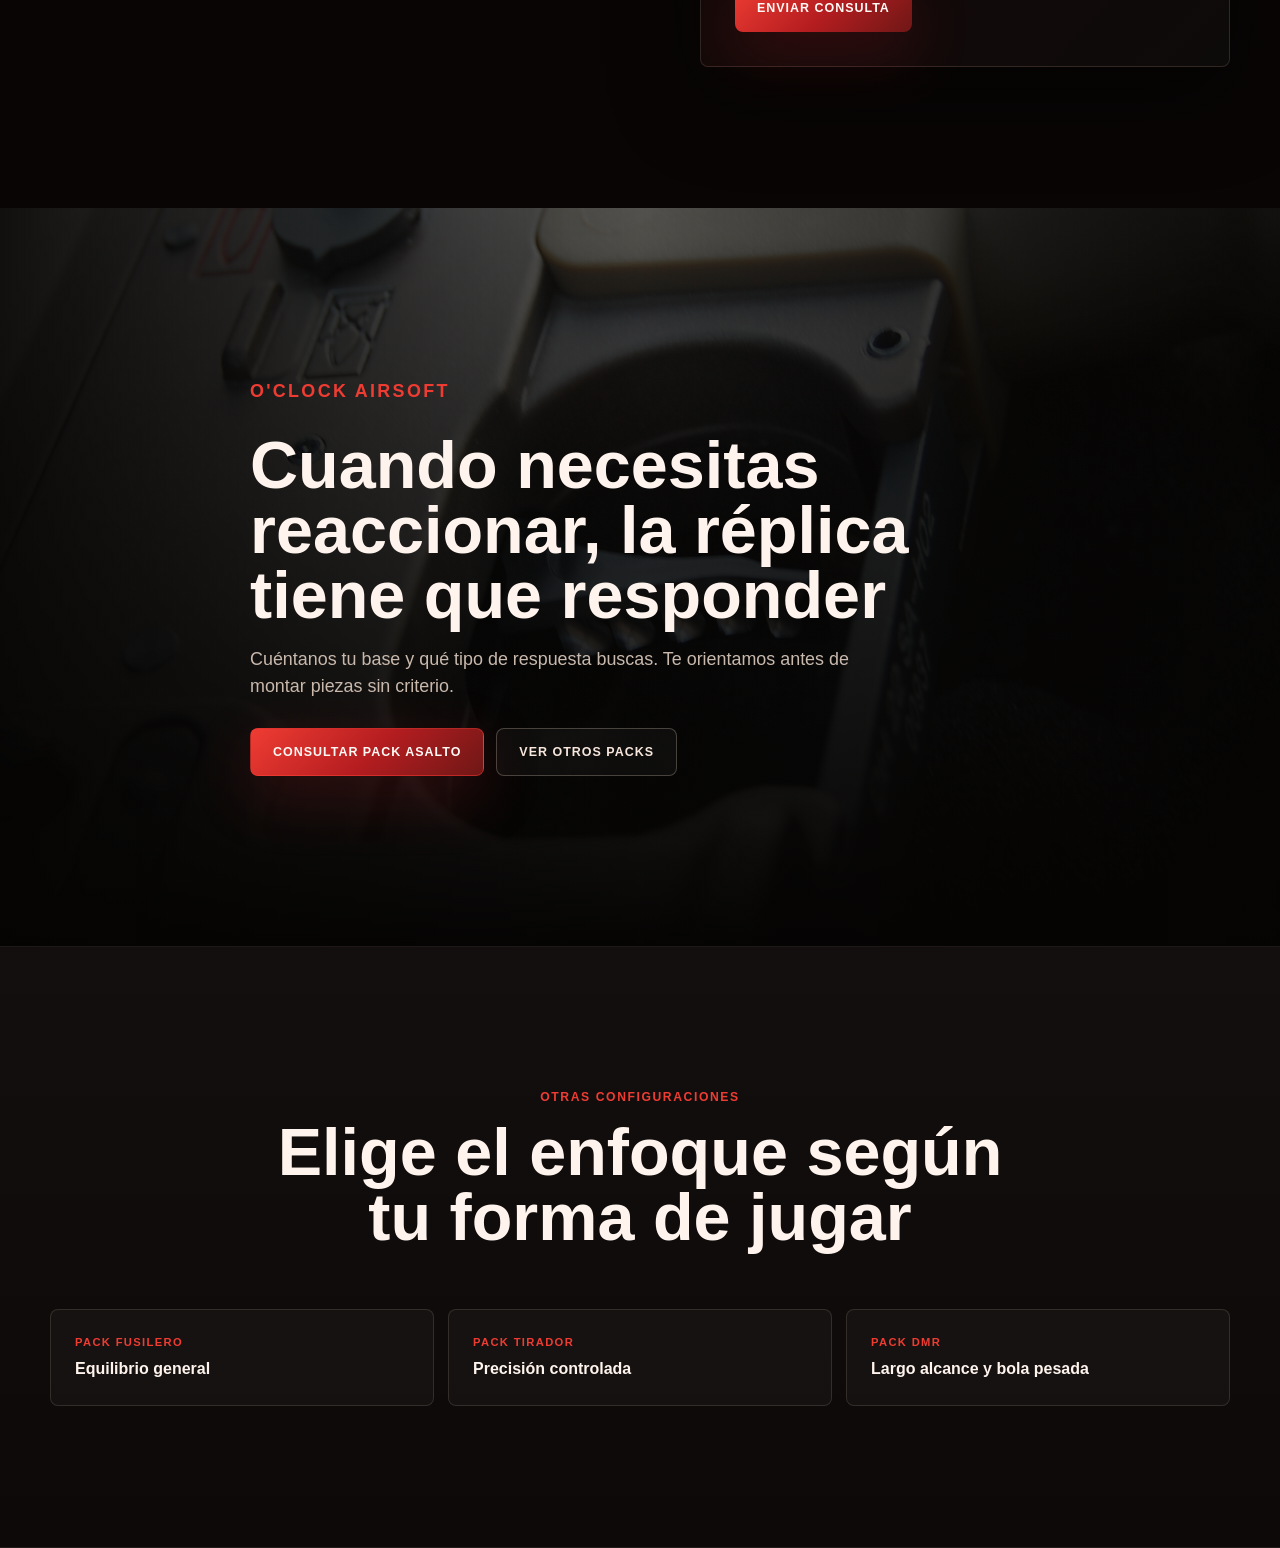
==== commit 6c438b9b: "Update index.html" ====
--- a/index.html
+++ b/index.html
@@ -10,7 +10,7 @@
 <body>
   <header class="site-header" aria-label="Navegación principal">
     <a class="site-header__brand" href="#inicio" aria-label="O'Clock Airsoft">
-      <img src="images/oclock-logo.png" alt="Logotipo de O'Clock Airsoft">
+      <img src="images/oclock-logo-blanco.png" alt="Logotipo de O'Clock Airsoft">
       <span>O'Clock Airsoft</span>
     </a>
     <nav class="site-header__nav" aria-label="Secciones">
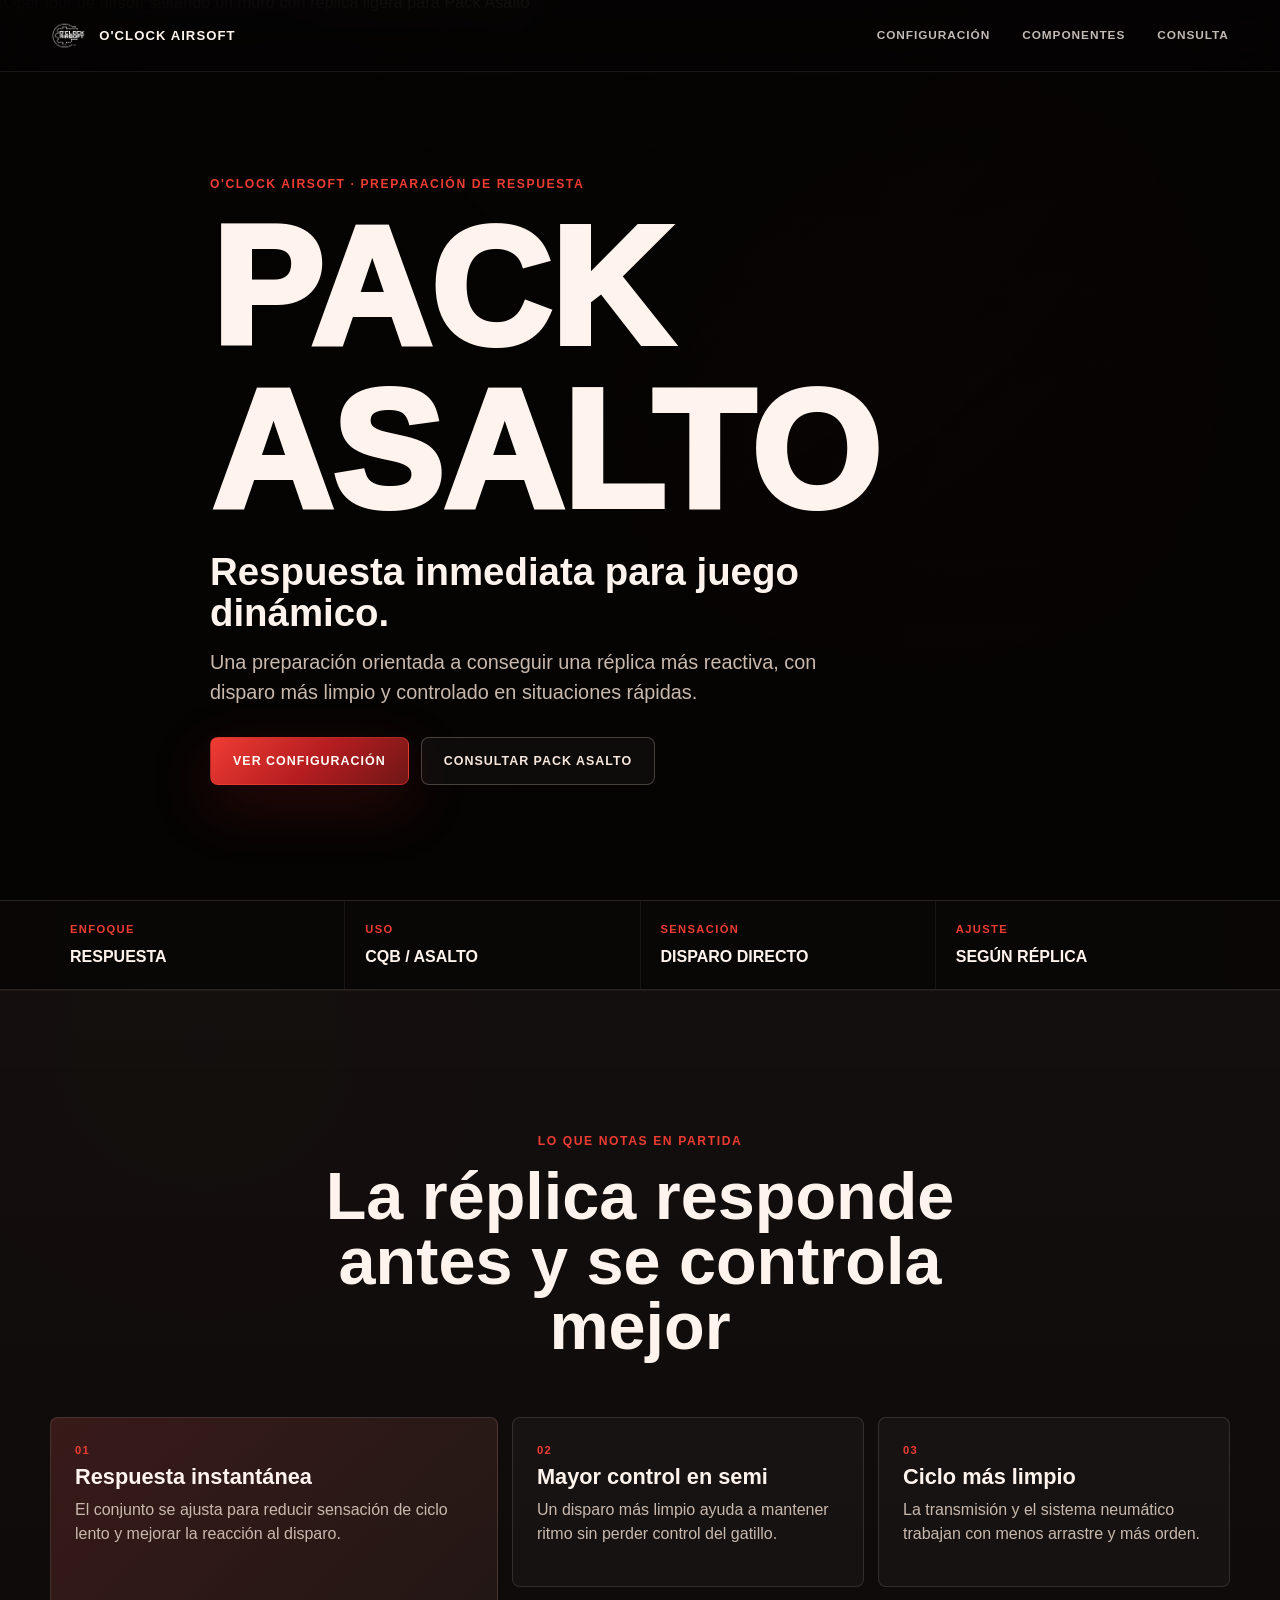
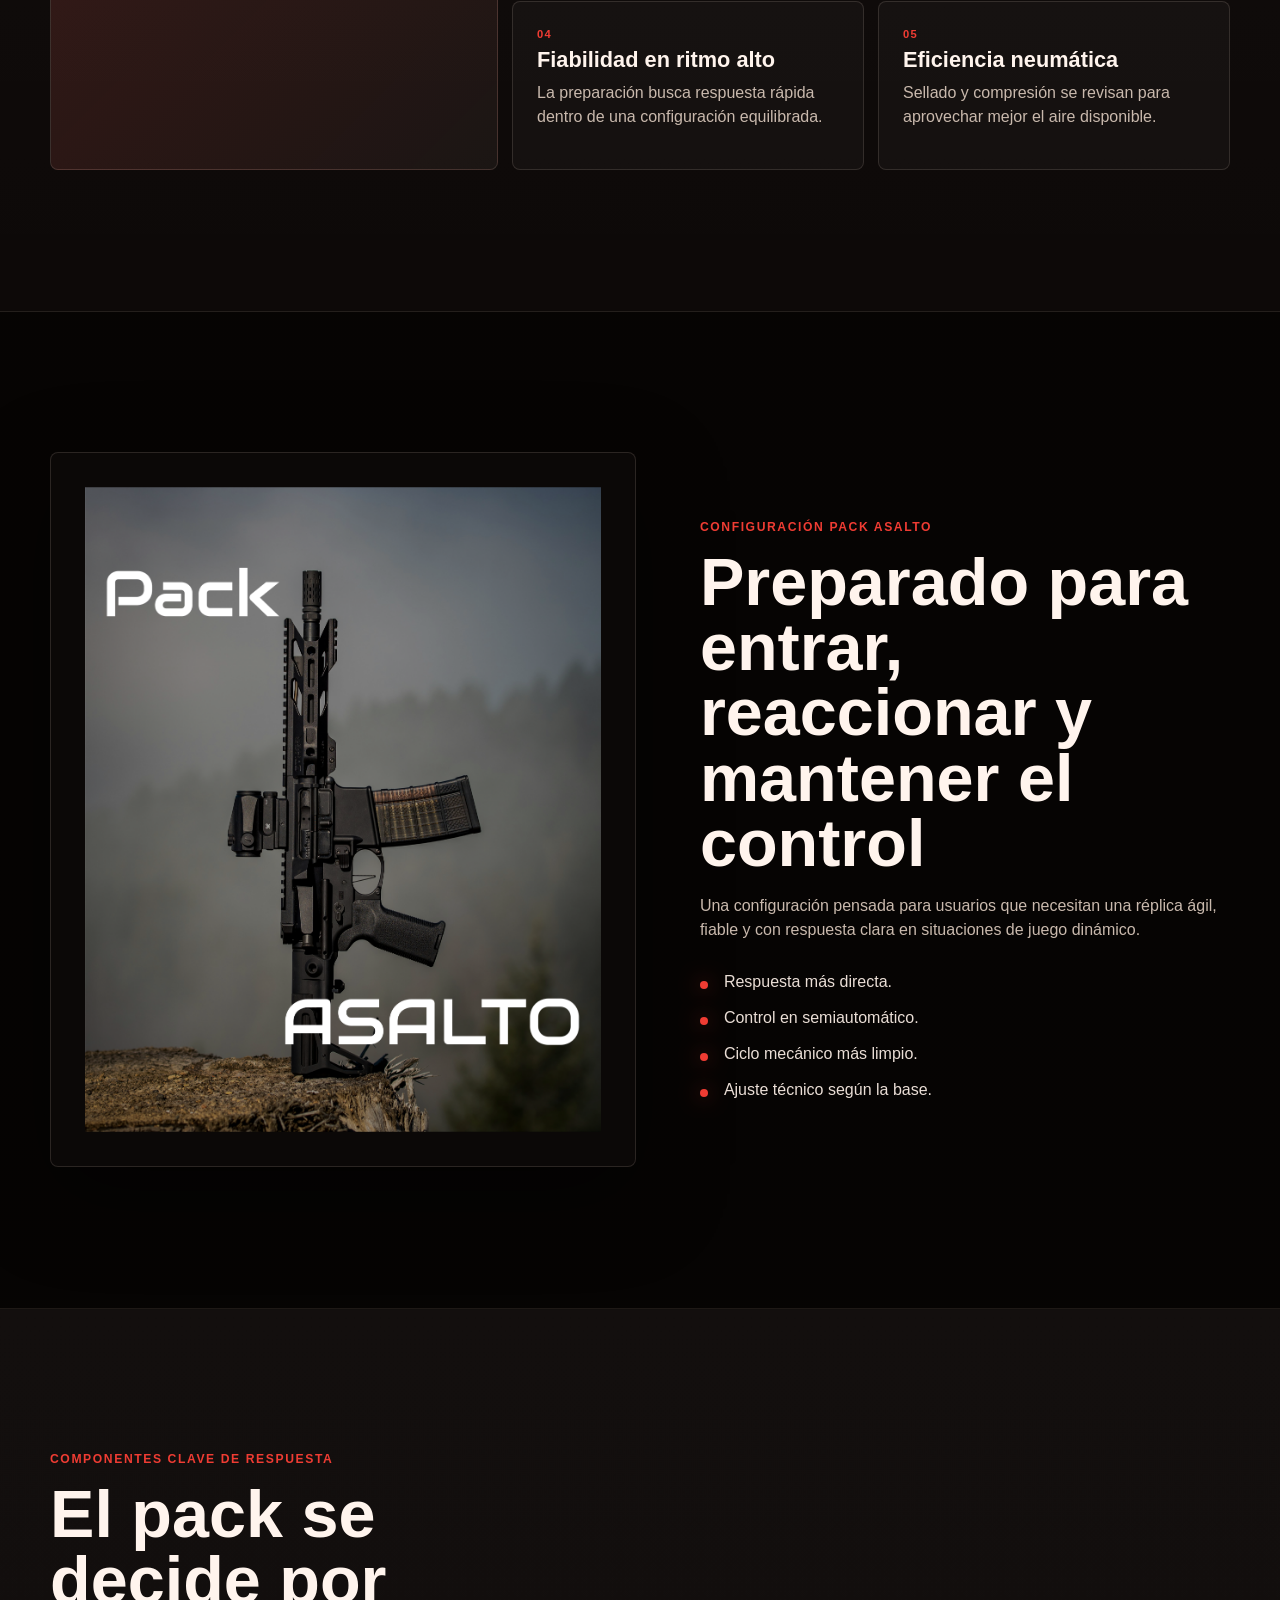
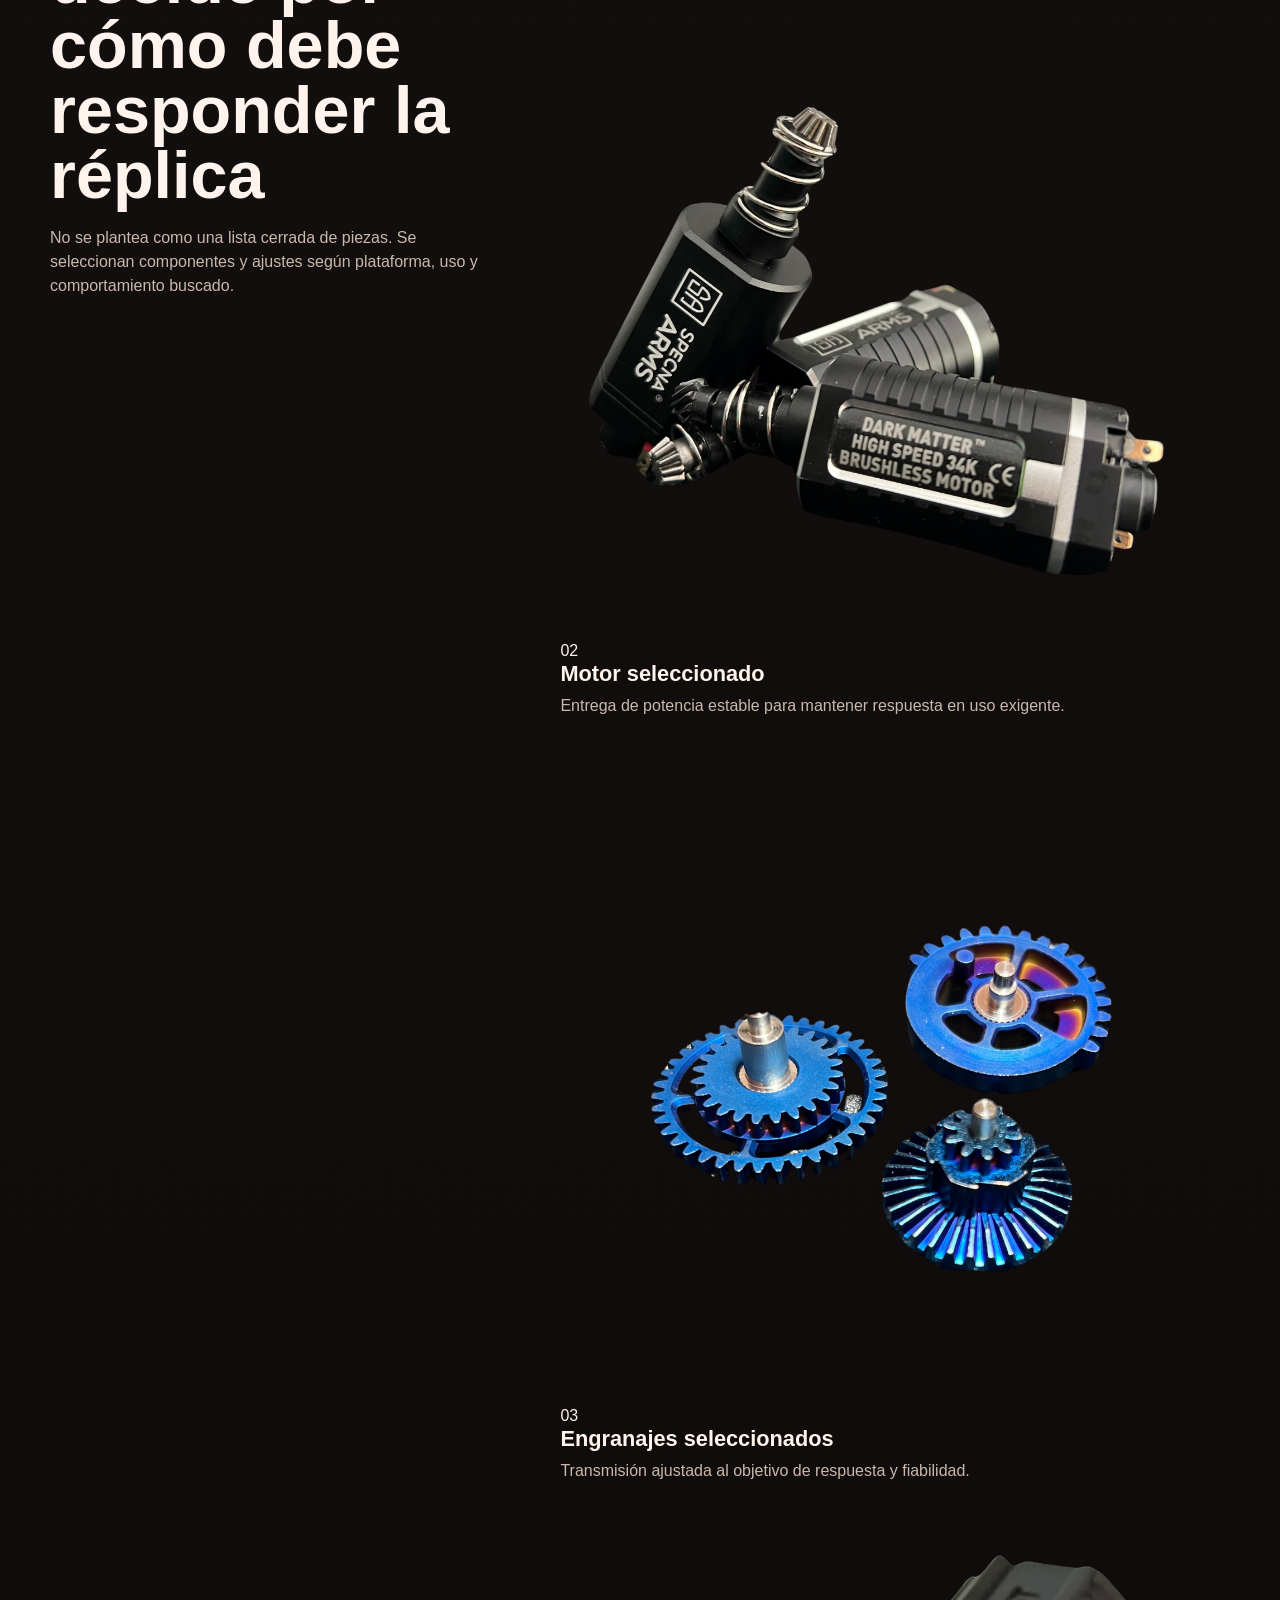
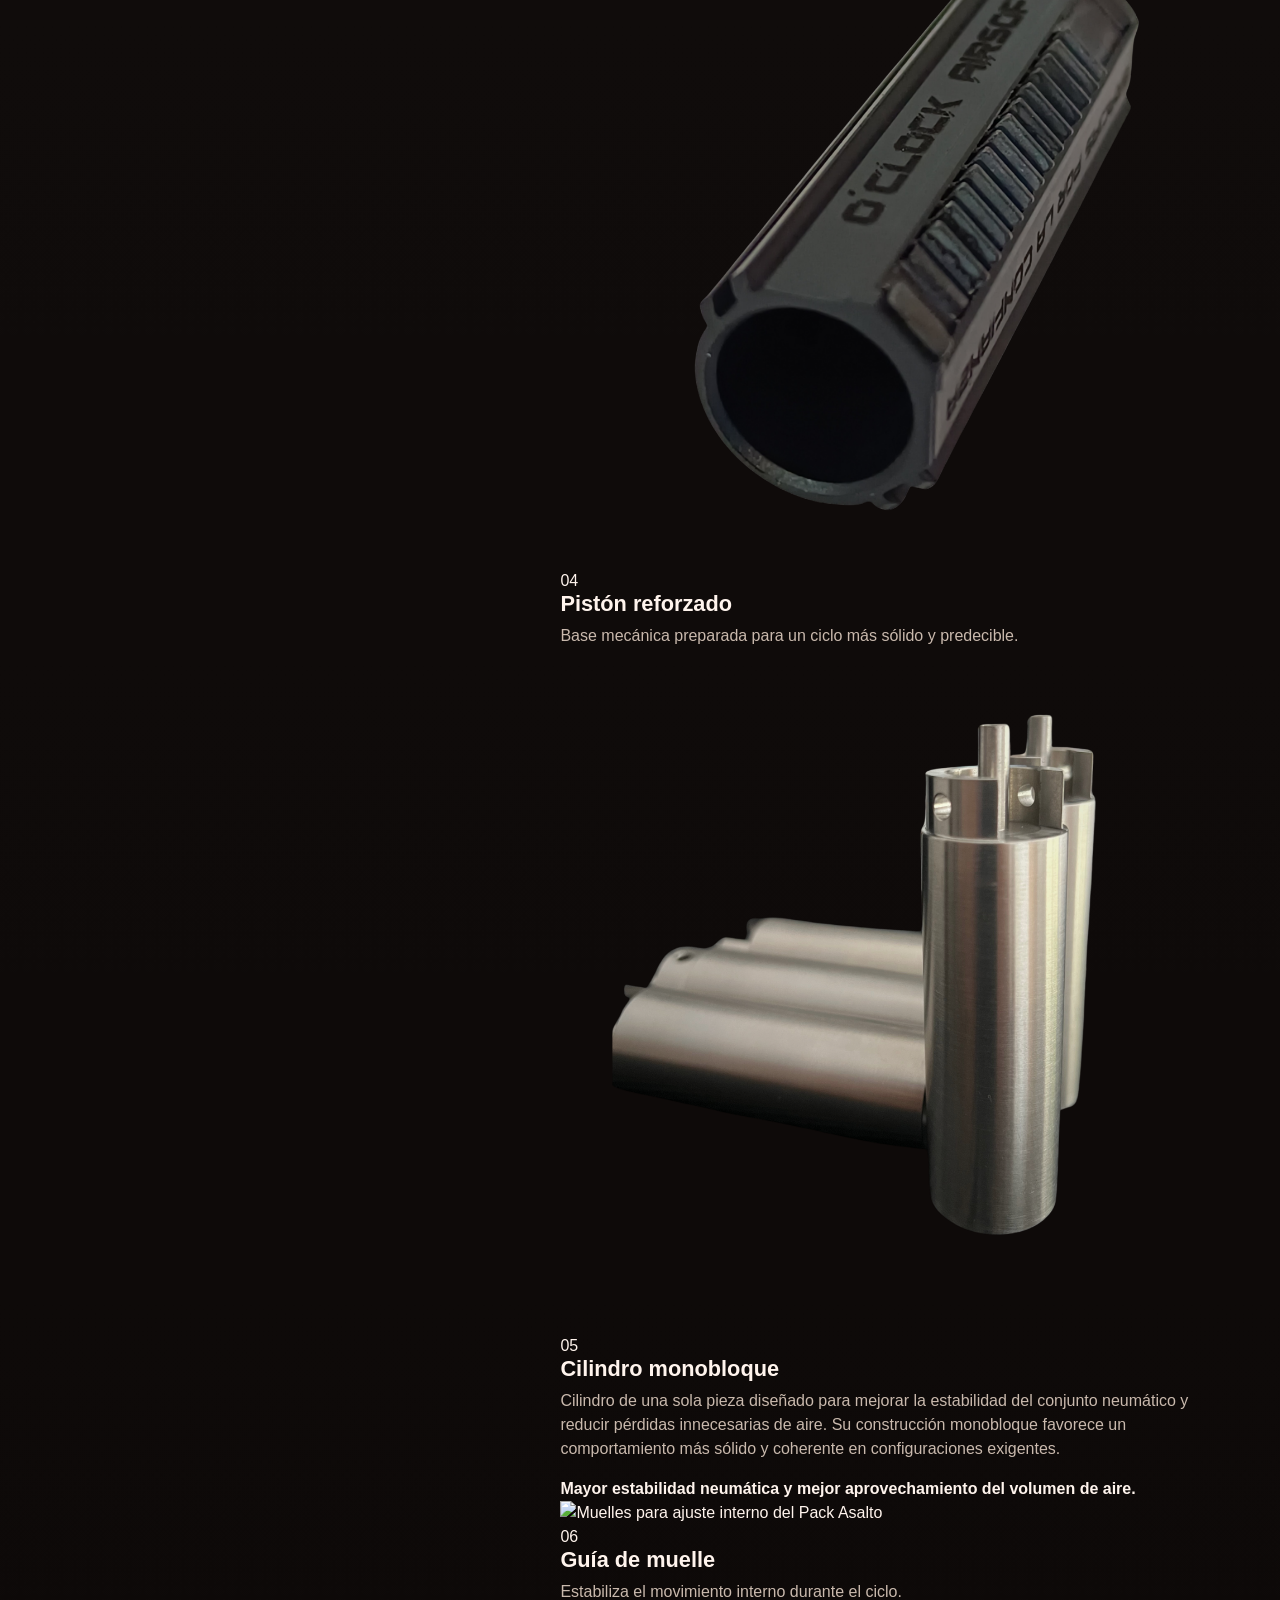
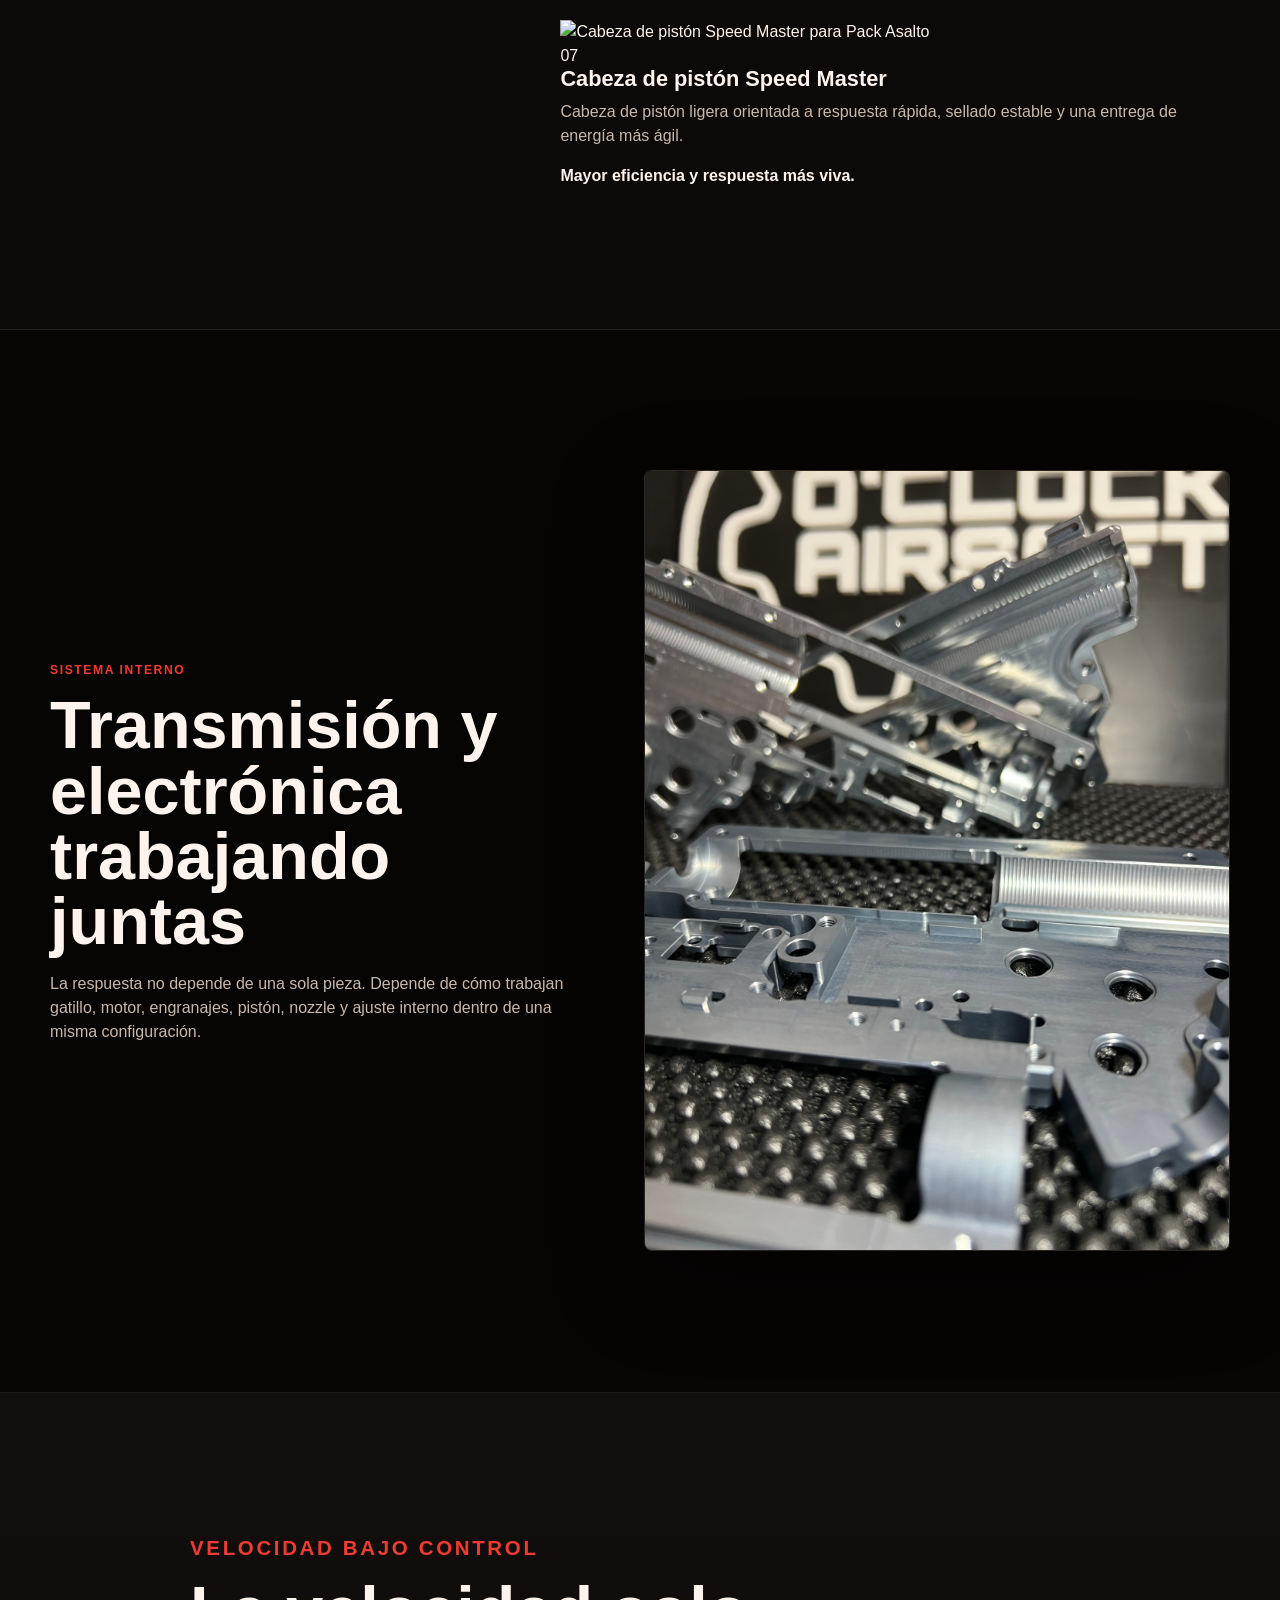
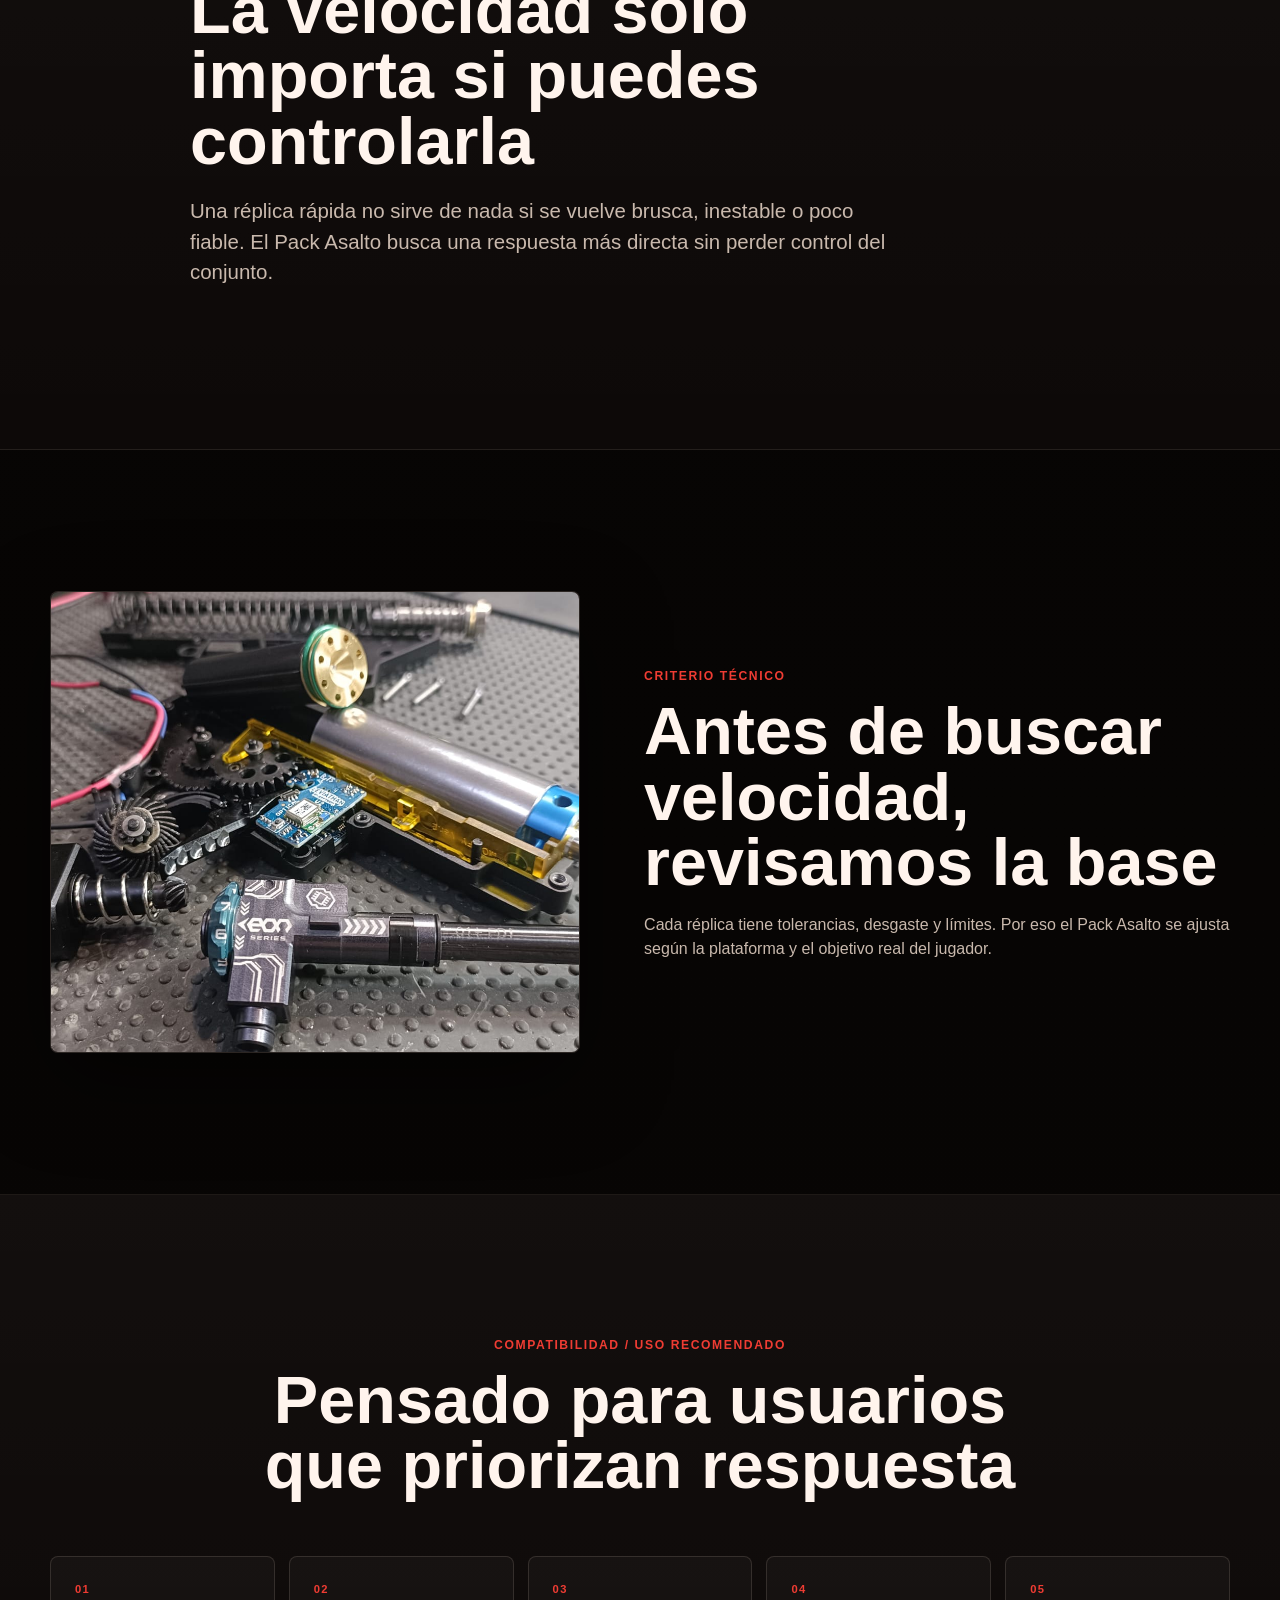
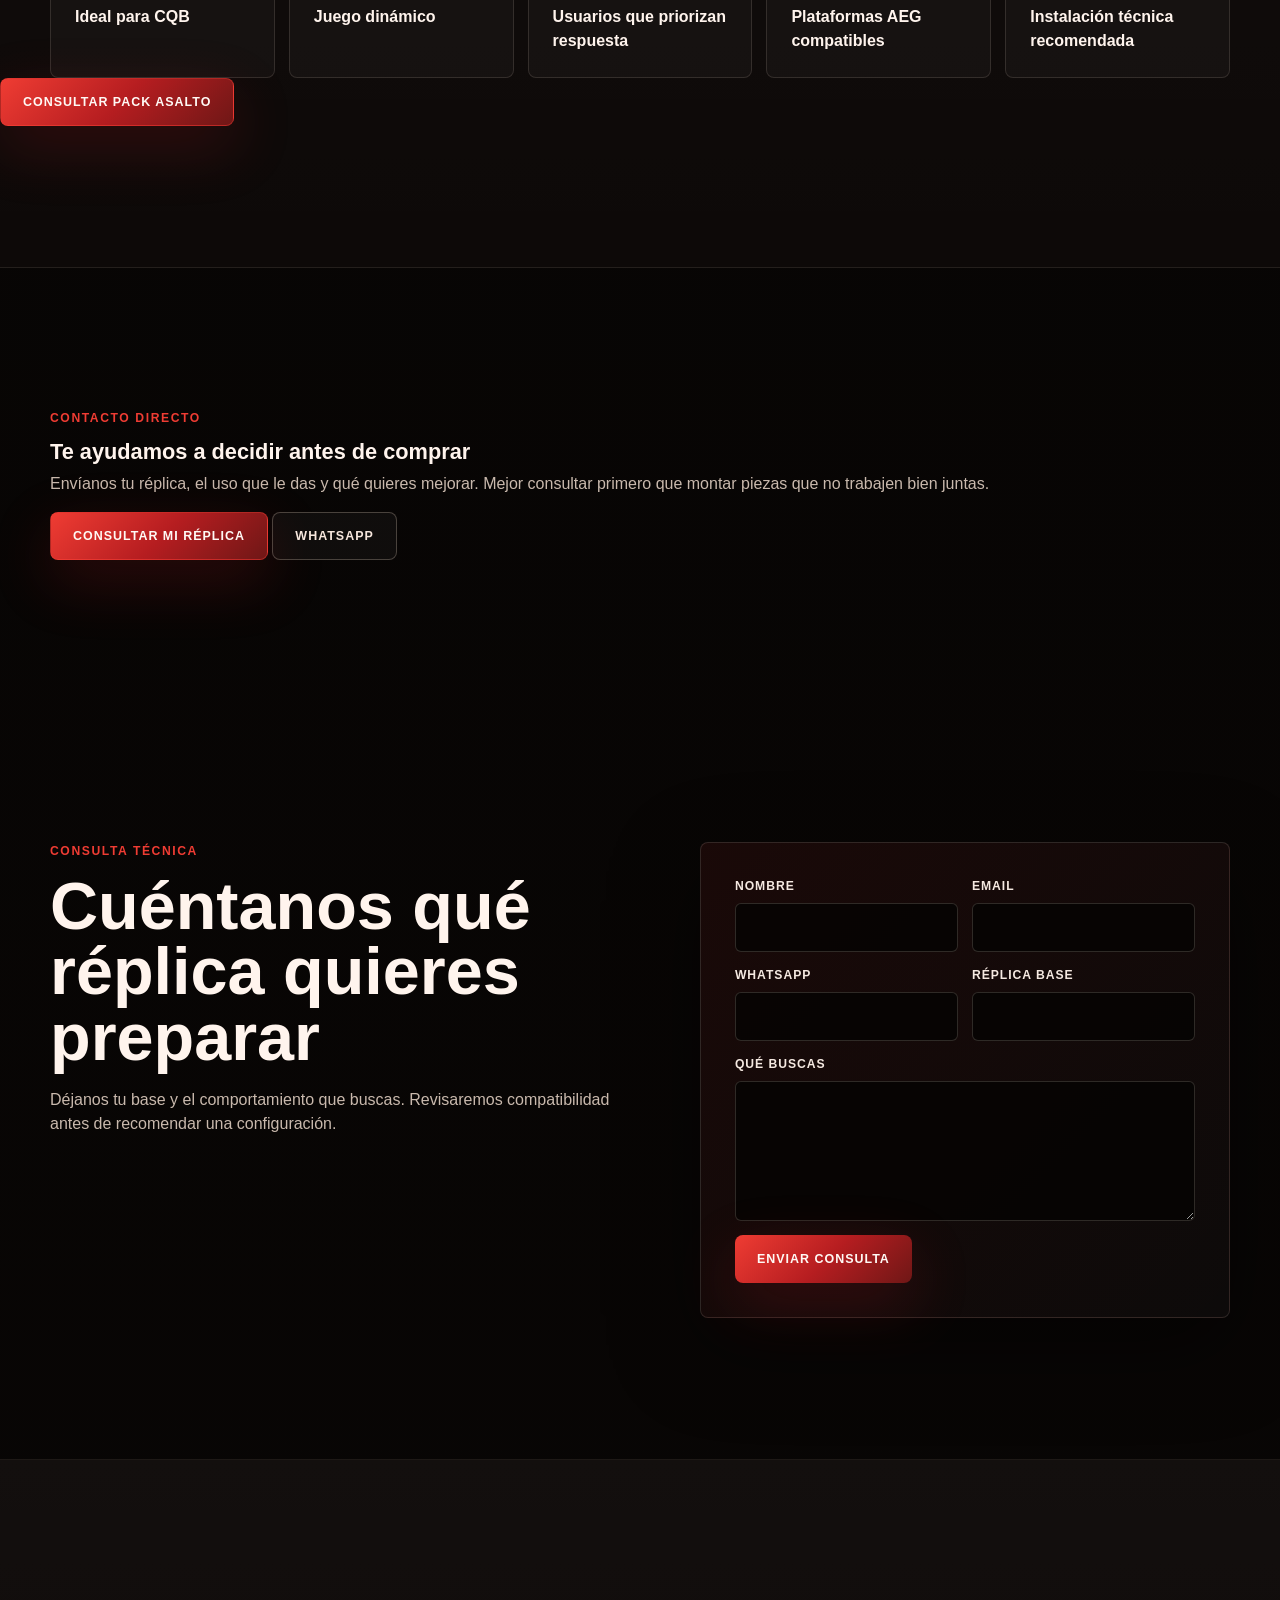
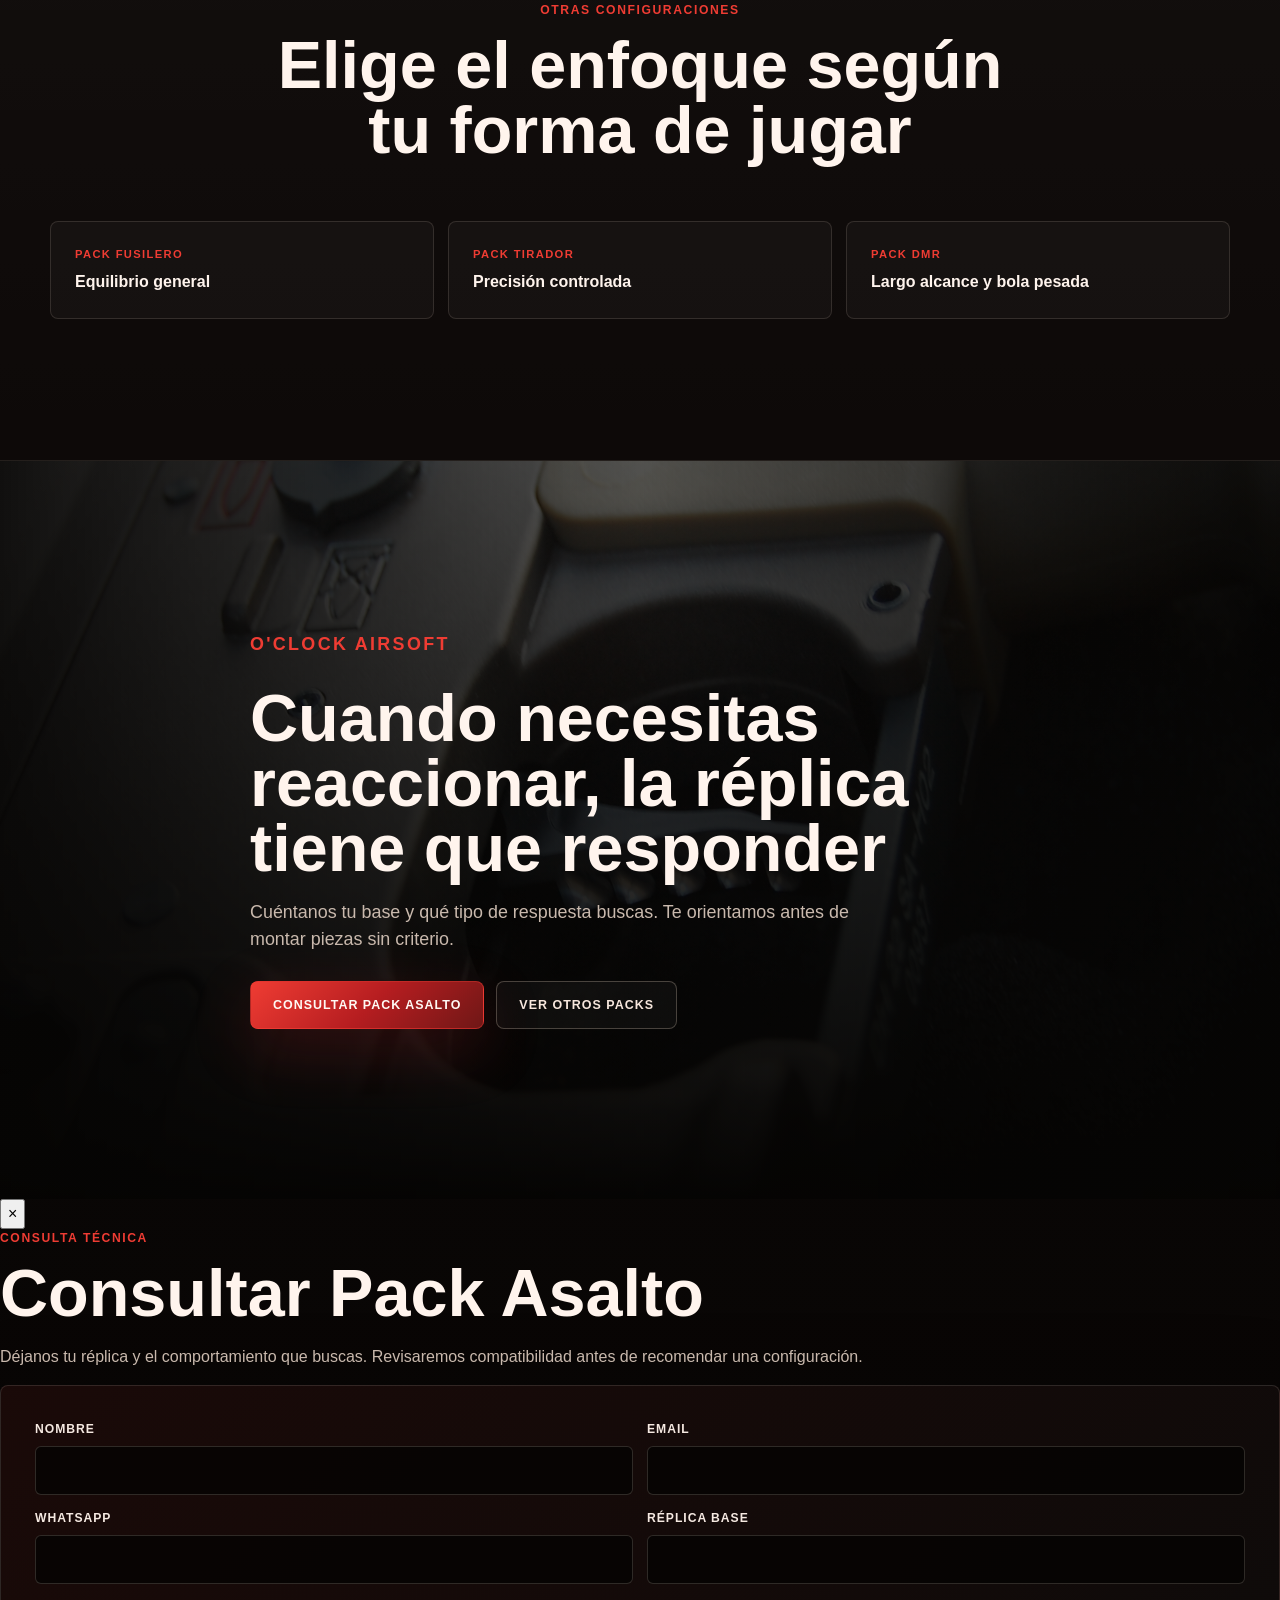
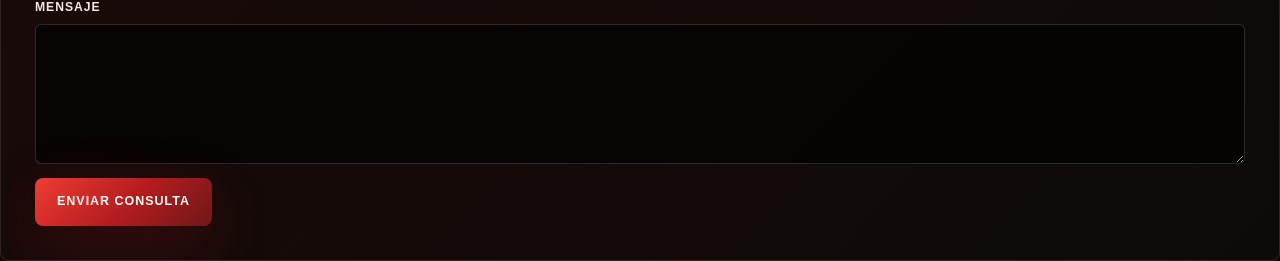
==== commit c105d5f7: "Update index.html" ====
--- a/index.html
+++ b/index.html
@@ -16,7 +16,7 @@
     <nav class="site-header__nav" aria-label="Secciones">
       <a href="#configuracion">Configuración</a>
       <a href="#componentes">Componentes</a>
-      <a href="#consulta">Consulta</a>
+      <a href="#consulta" data-open-consult>Consulta</a>
     </nav>
   </header>
 
@@ -24,7 +24,7 @@
     <!-- HERO PRINCIPAL -->
     <section class="hero" aria-labelledby="hero-title">
       <div class="hero__bg" aria-hidden="true">
-        <img src="images/header-pack-asalto.JPG" alt="">
+        <img src="images/header-pack-asalto-generado.png" alt="Operador de airsoft saltando un muro con réplica ligera para Pack Asalto">
       </div>
       <div class="hero__content page-shell">
         <p class="eyebrow reveal">O'Clock Airsoft · Preparación de respuesta</p>
@@ -35,7 +35,7 @@
         </p>
         <div class="hero__actions reveal">
           <a class="button button--primary" href="#configuracion">Ver configuración</a>
-          <a class="button button--secondary" href="#consulta">Consultar Pack Asalto</a>
+          <a class="button button--secondary" href="#consulta" data-open-consult>Consultar Pack Asalto</a>
         </div>
       </div>
     </section>
@@ -123,34 +123,34 @@
             No se plantea como una lista cerrada de piezas. Se seleccionan componentes y ajustes según plataforma, uso y comportamiento buscado.
           </p>
         </div>
-        <div class="component-rail">
-          <article class="component-item reveal">
-            <img src="images/component-extra.png" alt="Gatillo electrónico para control del disparo">
+        <div class="component-grid">
+          <article class="component-card reveal">
+            <img src="images/gatillo-leviathan.jpeg" alt="Gatillo electrónico Leviathan para Pack Asalto">
             <div><span>01</span><h3>Gatillo electrónico / control del disparo</h3><p>Lectura más precisa y sensación de disparo más directa.</p></div>
           </article>
-          <article class="component-item reveal">
+          <article class="component-card reveal">
             <img src="images/motor-brushless.png" alt="Motor seleccionado para Pack Asalto">
             <div><span>02</span><h3>Motor seleccionado</h3><p>Entrega de potencia estable para mantener respuesta en uso exigente.</p></div>
           </article>
-          <article class="component-item reveal">
+          <article class="component-card reveal">
             <img src="images/engranajes-seleccionados.png" alt="Engranajes seleccionados para transmisión AEG">
             <div><span>03</span><h3>Engranajes seleccionados</h3><p>Transmisión ajustada al objetivo de respuesta y fiabilidad.</p></div>
           </article>
-          <article class="component-item reveal">
+          <article class="component-card reveal">
             <img src="images/component-piston.png" alt="Pistón reforzado para Pack Asalto">
             <div><span>04</span><h3>Pistón reforzado</h3><p>Base mecánica preparada para un ciclo más sólido y predecible.</p></div>
           </article>
-          <article class="component-item reveal">
+          <article class="component-card reveal">
             <img src="images/cilindro-monobloque.png" alt="Cilindro monobloque para Pack Asalto">
             <div><span>05</span><h3>Cilindro monobloque</h3><p>Cilindro de una sola pieza diseñado para mejorar la estabilidad del conjunto neumático y reducir pérdidas innecesarias de aire. Su construcción monobloque favorece un comportamiento más sólido y coherente en configuraciones exigentes.</p><strong>Mayor estabilidad neumática y mejor aprovechamiento del volumen de aire.</strong></div>
           </article>
-          <article class="component-item reveal">
-            <img src="images/component-spring-guide.png" alt="Guía de muelle para estabilidad interna">
+          <article class="component-card reveal">
+            <img src="images/muelles.jpeg" alt="Muelles para ajuste interno del Pack Asalto">
             <div><span>06</span><h3>Guía de muelle</h3><p>Estabiliza el movimiento interno durante el ciclo.</p></div>
           </article>
-          <article class="component-item reveal">
-            <img src="images/component-piston-head.png" alt="Cabeza de pistón Joule Master para Pack Asalto">
-            <div><span>07</span><h3>Cabeza de pistón Joule Master</h3><p>Cabeza de pistón diseñada para mejorar la eficiencia del conjunto neumático, favorecer un sellado más estable y aportar una entrega de energía más consistente en cada disparo.</p><strong>Mayor eficiencia y respuesta más estable.</strong></div>
+          <article class="component-card reveal">
+            <img src="images/speed-master.jpeg" alt="Cabeza de pistón Speed Master para Pack Asalto">
+            <div><span>07</span><h3>Cabeza de pistón Speed Master</h3><p>Cabeza de pistón ligera orientada a respuesta rápida, sellado estable y una entrega de energía más ágil.</p><strong>Mayor eficiencia y respuesta más viva.</strong></div>
           </article>
         </div>
       </div>
@@ -218,8 +218,26 @@
           <article class="compat-card reveal"><span>05</span><strong>Instalación técnica recomendada</strong></article>
         </div>
       </div>
+        <div class="section-inline-cta reveal"><a class="button button--primary" href="#consulta" data-open-consult>Consultar Pack Asalto</a></div>
+
     </section>
     <!-- FIN COMPATIBILIDAD -->
+
+    <!-- CONTACTO DIRECTO -->
+    <section class="direct-contact section-pad" aria-label="Contacto directo">
+      <div class="page-shell">
+        <aside class="contact-card reveal" aria-label="Contacto directo">
+          <p class="section-kicker">Contacto directo</p>
+          <h3>Te ayudamos a decidir antes de comprar</h3>
+          <p>Envíanos tu réplica, el uso que le das y qué quieres mejorar. Mejor consultar primero que montar piezas que no trabajen bien juntas.</p>
+          <div class="contact-card__actions">
+            <a class="button button--primary" href="#consulta" data-open-consult>Consultar mi réplica</a>
+            <a class="button button--secondary" href="https://wa.me/34XXXXXXXXX">WhatsApp</a>
+          </div>
+        </aside>
+      </div>
+    </section>
+    <!-- FIN CONTACTO DIRECTO -->
 
     <!-- FORMULARIO DE CONSULTA -->
     <section id="consulta" class="consult section-pad" aria-labelledby="consult-title">
@@ -247,6 +265,22 @@
       </div>
     </section>
     <!-- FIN FORMULARIO DE CONSULTA -->
+
+<!-- OTROS PACKS -->
+    <section id="otros-packs" class="other-packs section-pad section-raised" aria-labelledby="other-title">
+      <div class="page-shell">
+        <div class="section-heading reveal">
+          <p class="section-kicker">Otras configuraciones</p>
+          <h2 id="other-title">Elige el enfoque según tu forma de jugar</h2>
+        </div>
+        <div class="other-packs__grid">
+          <a class="pack-link reveal" href="https://pedropcg-ops.github.io/O-Clock-Airsoft-Pack-Fusilero/"><span>Pack Fusilero</span><strong>Equilibrio general</strong></a>
+          <a class="pack-link reveal" href="https://pedropcg-ops.github.io/O-Clock-Airsoft-Pack-Tirador/"><span>Pack Tirador</span><strong>Precisión controlada</strong></a>
+          <a class="pack-link reveal" href="https://pedropcg-ops.github.io/O-Clock-Airsoft-Pack-DMR/"><span>Pack DMR</span><strong>Largo alcance y bola pesada</strong></a>
+        </div>
+      </div>
+    </section>
+    <!-- FIN OTROS PACKS -->
 
     <!-- CTA FINAL -->
     <section class="final-cta" aria-labelledby="final-title">
@@ -260,31 +294,38 @@
           Cuéntanos tu base y qué tipo de respuesta buscas. Te orientamos antes de montar piezas sin criterio.
         </p>
         <div class="final-cta__actions">
-          <a class="button button--primary" href="#consulta">Consultar Pack Asalto</a>
+          <a class="button button--primary" href="#consulta" data-open-consult>Consultar Pack Asalto</a>
           <a class="button button--secondary" href="#otros-packs">Ver otros packs</a>
         </div>
       </div>
     </section>
     <!-- FIN CTA FINAL -->
-
-    <!-- OTROS PACKS -->
-    <section id="otros-packs" class="other-packs section-pad section-raised" aria-labelledby="other-title">
-      <div class="page-shell">
-        <div class="section-heading reveal">
-          <p class="section-kicker">Otras configuraciones</p>
-          <h2 id="other-title">Elige el enfoque según tu forma de jugar</h2>
-        </div>
-        <div class="other-packs__grid">
-          <a class="pack-link reveal" href="#"><span>Pack Fusilero</span><strong>Equilibrio general</strong></a>
-          <a class="pack-link reveal" href="#"><span>Pack Tirador</span><strong>Precisión controlada</strong></a>
-          <a class="pack-link reveal" href="#"><span>Pack DMR</span><strong>Largo alcance y bola pesada</strong></a>
-        </div>
-      </div>
-    </section>
-    <!-- FIN OTROS PACKS -->
   </main>
+  <!-- POP-UP DE CONSULTA -->
+  <div class="consult-modal" id="consult-modal" aria-hidden="true">
+    <div class="consult-modal__backdrop" data-close-consult></div>
+    <section class="consult-modal__dialog" role="dialog" aria-modal="true" aria-labelledby="modal-consult-title">
+      <button class="consult-modal__close" type="button" data-close-consult aria-label="Cerrar consulta">&times;</button>
+      <p class="section-kicker">Consulta técnica</p>
+      <h2 id="modal-consult-title">Consultar Pack Asalto</h2>
+      <p>Déjanos tu réplica y el comportamiento que buscas. Revisaremos compatibilidad antes de recomendar una configuración.</p>
+      <form class="consult-form consult-form--modal" action="https://formspree.io/f/xnjrakep" method="POST">
+        <input type="hidden" name="_subject" value="Nueva consulta Pack Asalto - O’Clock Airsoft">
+        <input type="hidden" name="_next" value="gracias.html">
+        <input type="hidden" name="pack" value="Pack Asalto">
+        <label>Nombre<input type="text" name="nombre" autocomplete="name" required></label>
+        <label>Email<input type="email" name="email" autocomplete="email" required></label>
+        <label>WhatsApp<input type="tel" name="whatsapp" autocomplete="tel"></label>
+        <label>Réplica base<input type="text" name="replica"></label>
+        <label class="consult-form__wide">Mensaje<textarea name="mensaje" rows="5" required></textarea></label>
+        <button class="button button--primary" type="submit">Enviar consulta</button>
+      </form>
+    </section>
+  </div>
+  <!-- FIN POP-UP DE CONSULTA -->
 
   <script src="script.js"></script>
 </body>
 </html>
 
+
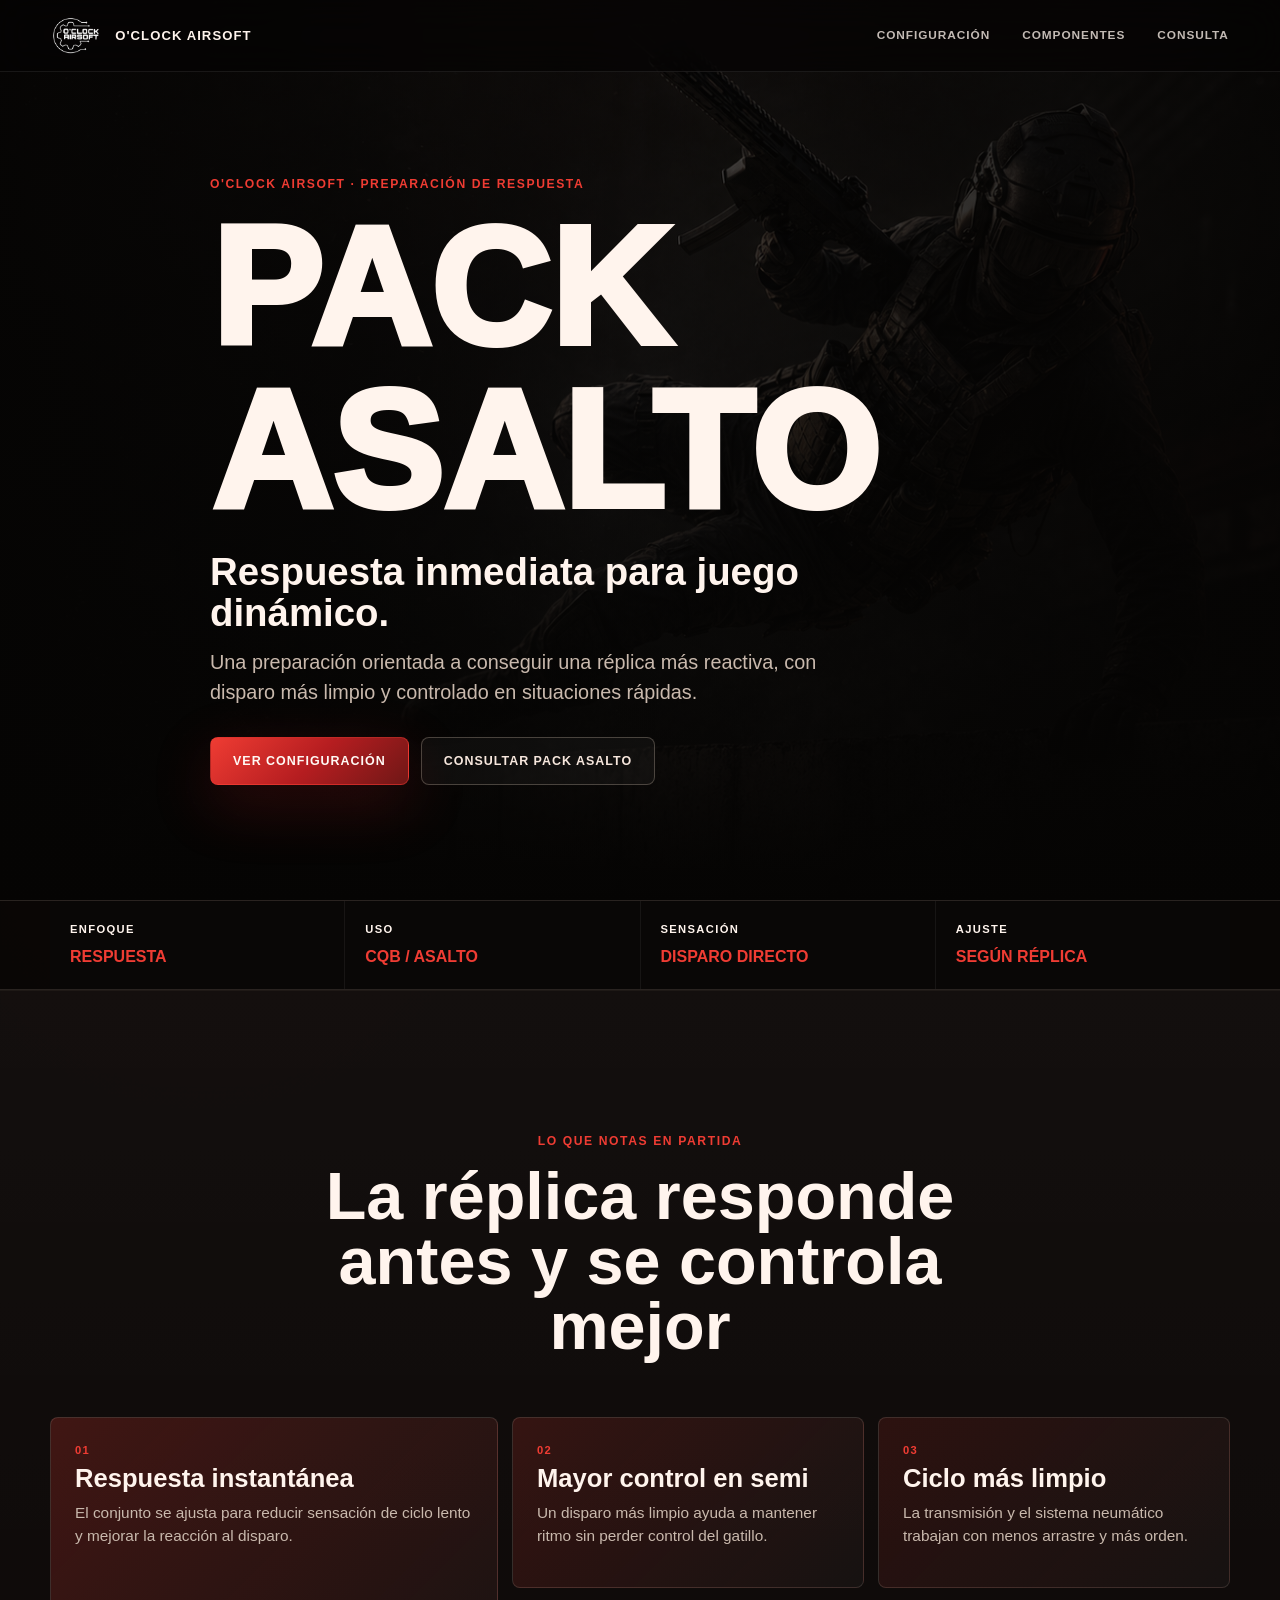
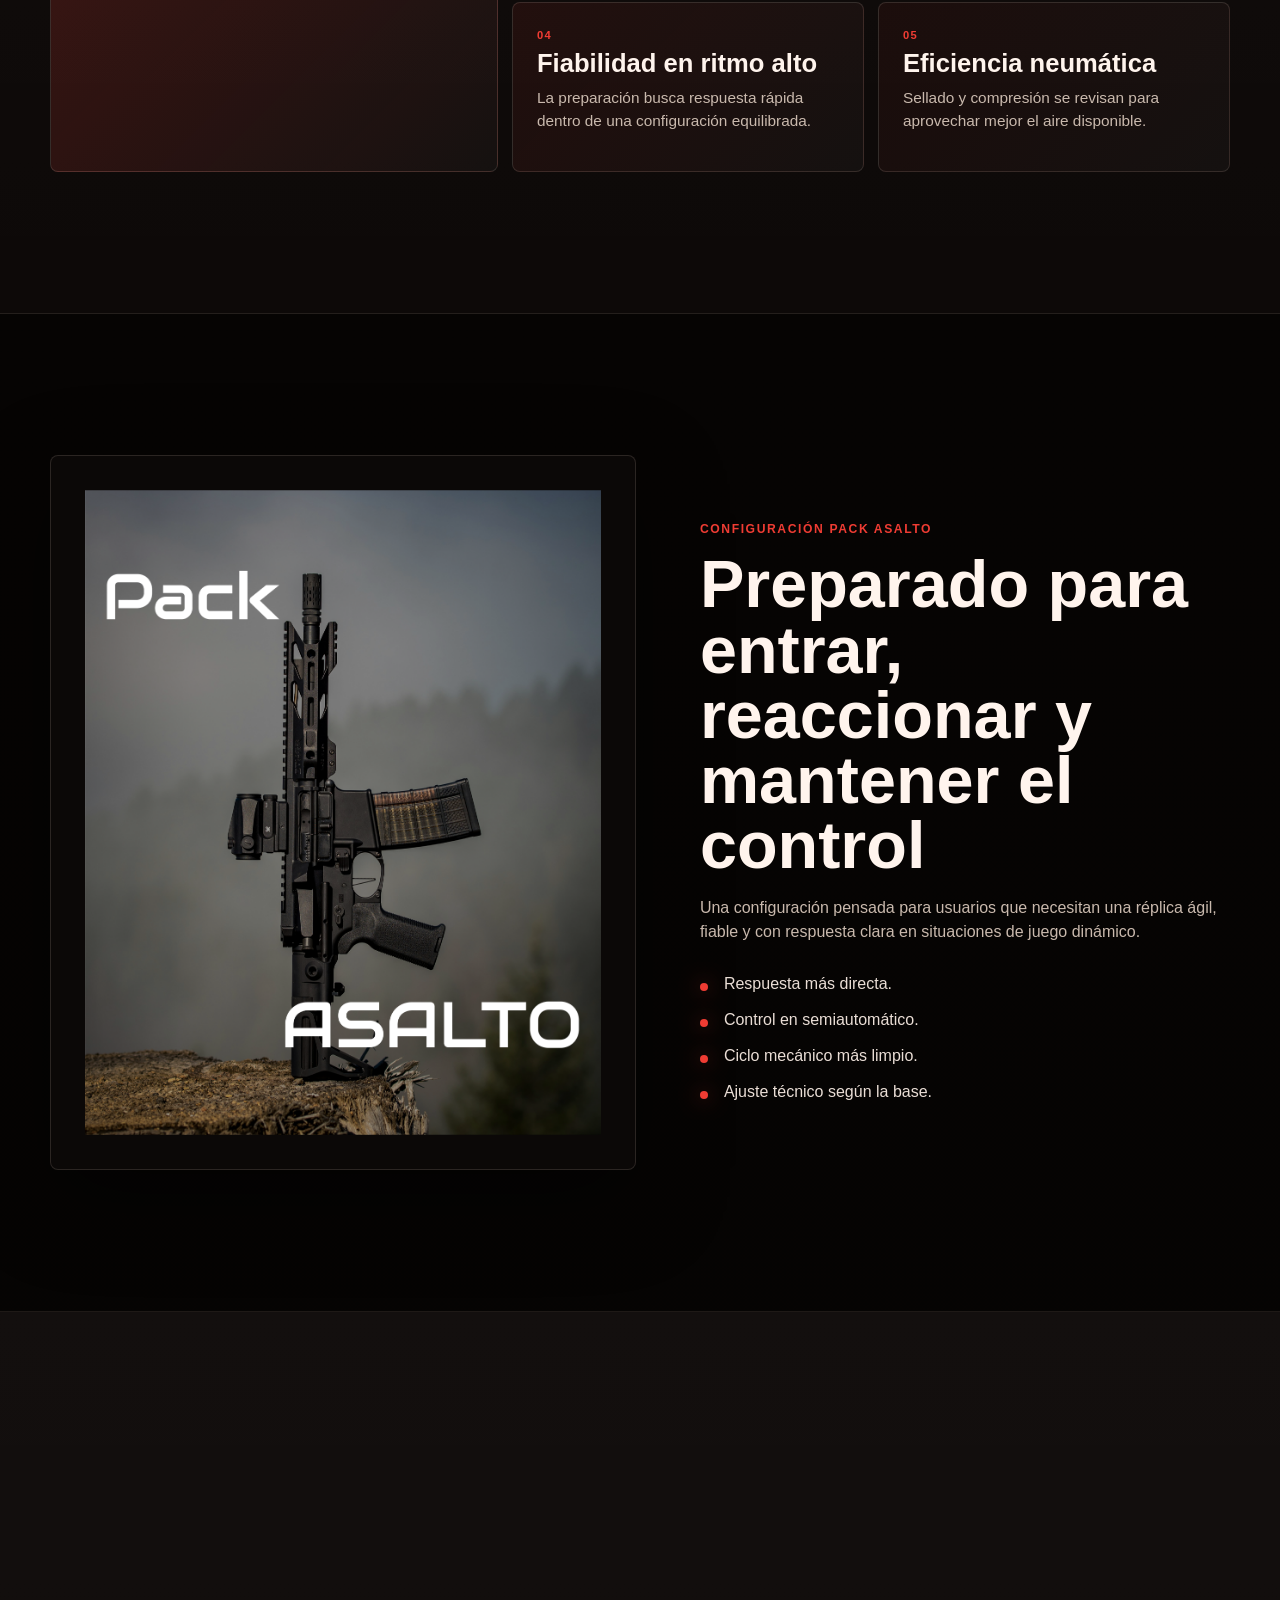
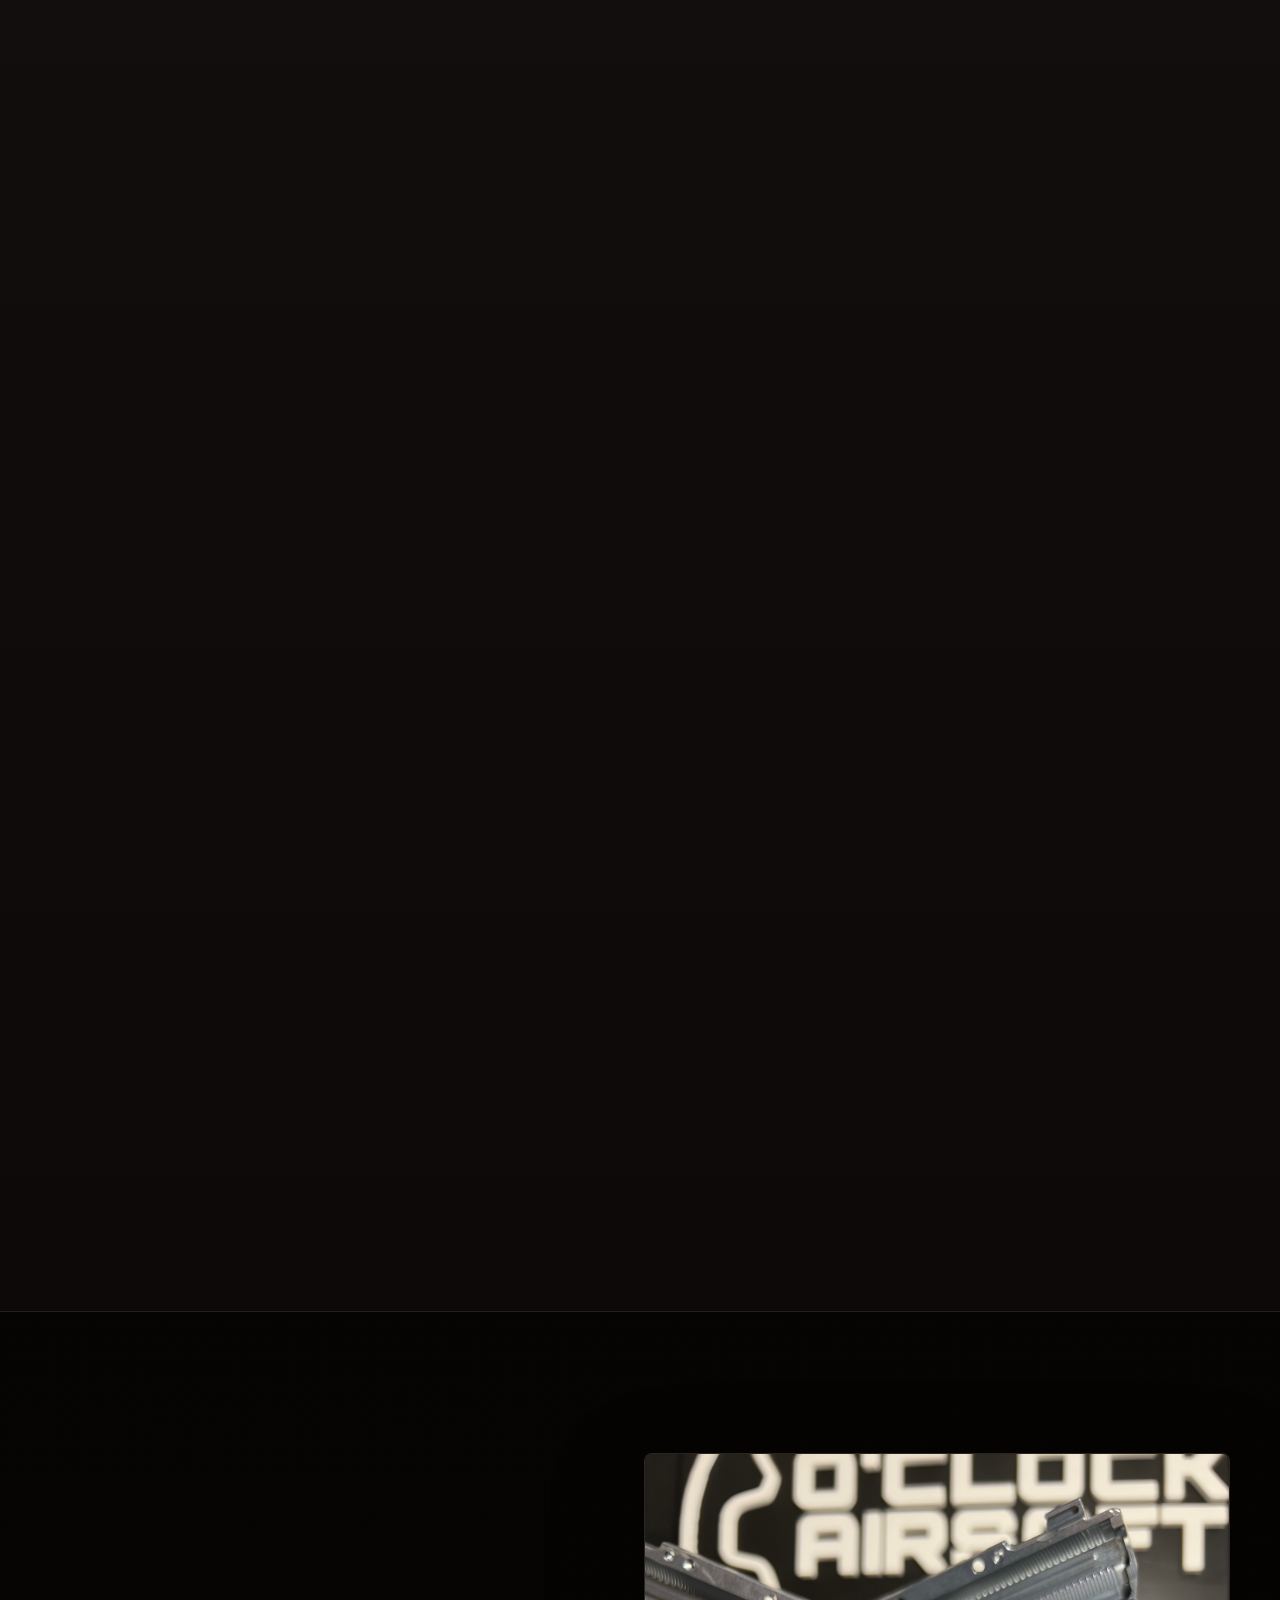
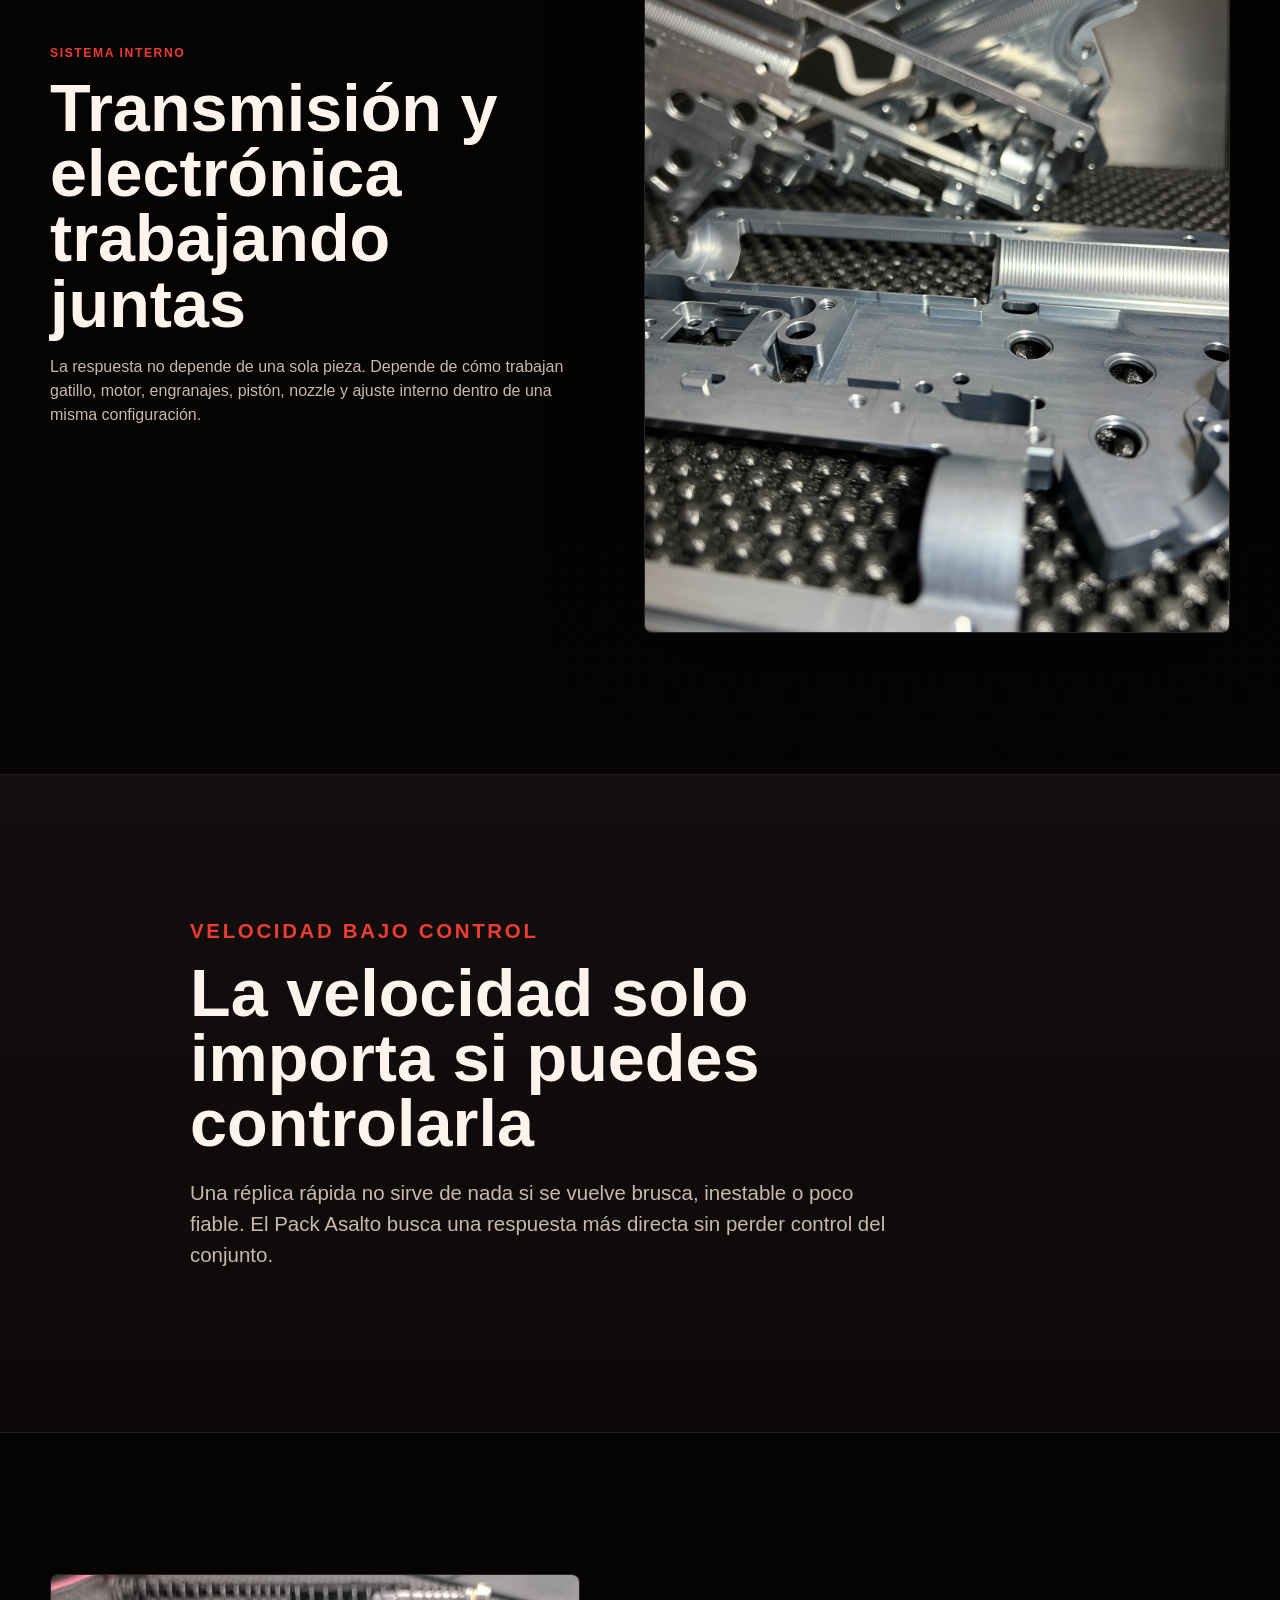
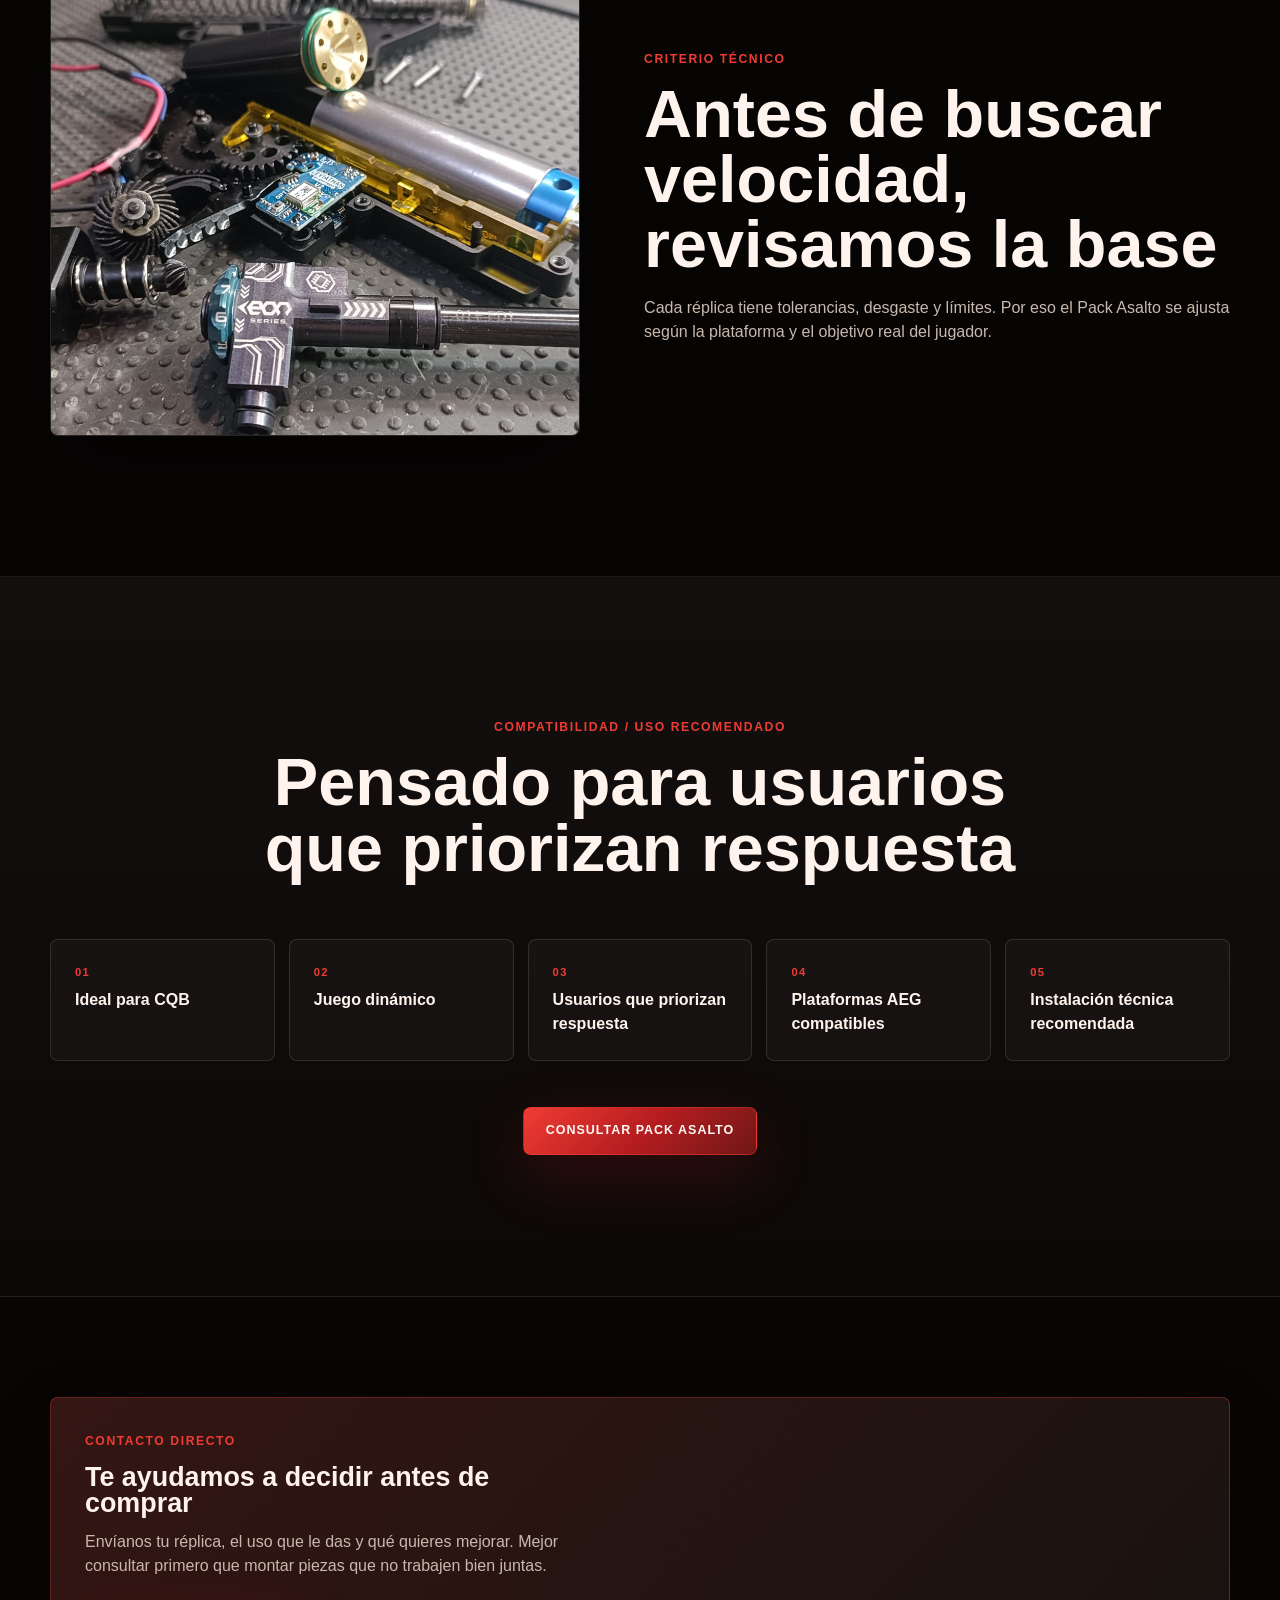
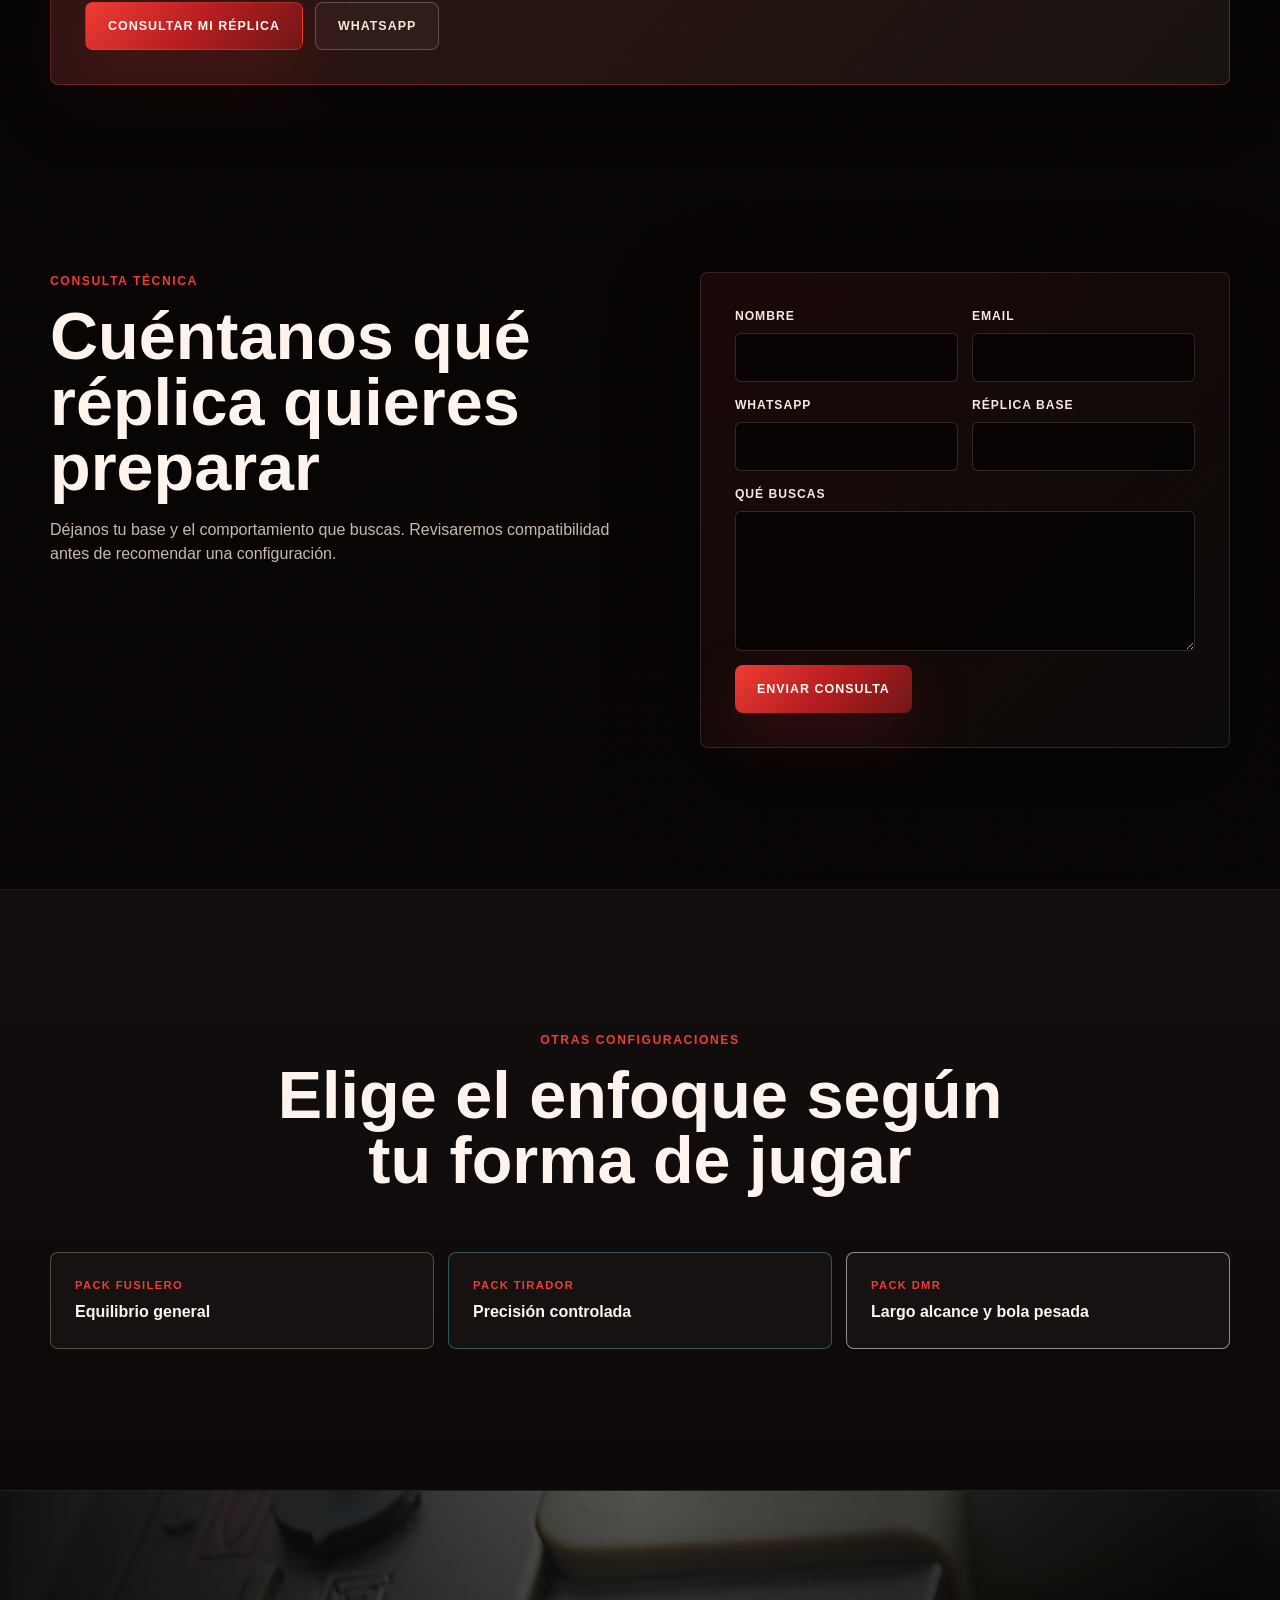
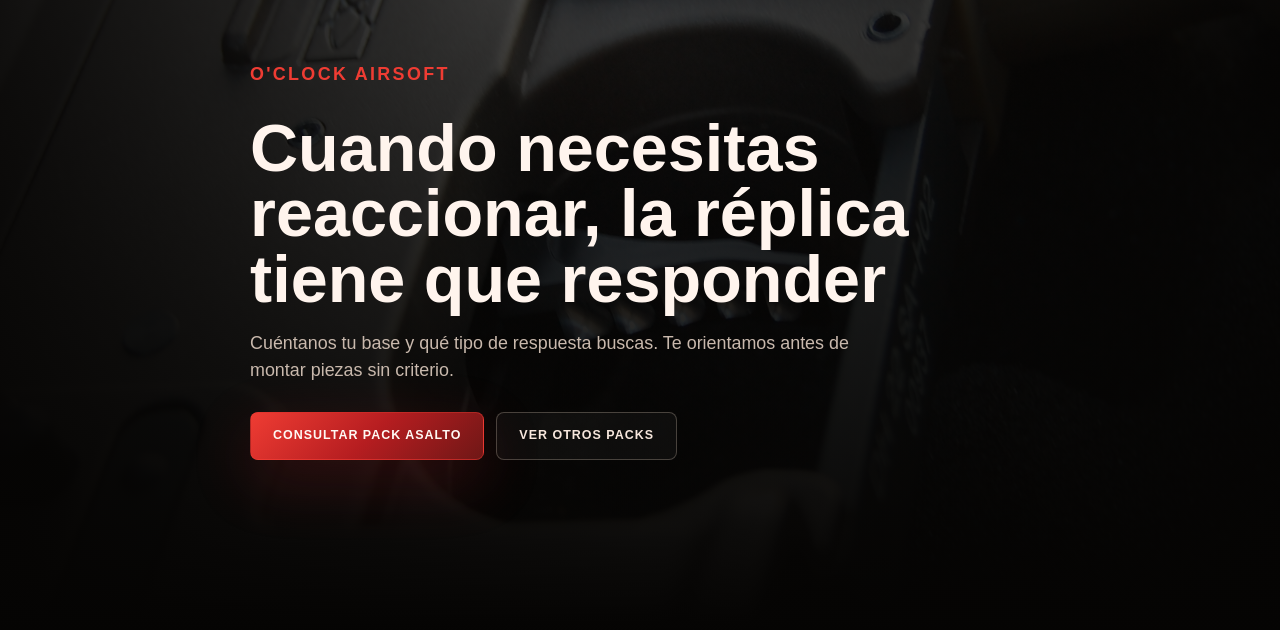
==== commit 61a57c7e: "Update index.html" ====
--- a/index.html
+++ b/index.html
@@ -145,8 +145,8 @@
             <div><span>05</span><h3>Cilindro monobloque</h3><p>Cilindro de una sola pieza diseñado para mejorar la estabilidad del conjunto neumático y reducir pérdidas innecesarias de aire. Su construcción monobloque favorece un comportamiento más sólido y coherente en configuraciones exigentes.</p><strong>Mayor estabilidad neumática y mejor aprovechamiento del volumen de aire.</strong></div>
           </article>
           <article class="component-card reveal">
-            <img src="images/muelles.jpeg" alt="Muelles para ajuste interno del Pack Asalto">
-            <div><span>06</span><h3>Guía de muelle</h3><p>Estabiliza el movimiento interno durante el ciclo.</p></div>
+            <img src="images/muelles.jpeg" alt="Muelles seleccionados para Pack Asalto">
+            <div><span>06</span><h3>Muelle seleccionado</h3><p>La elección de un muelle acorde al resto de la preparación ayuda a ajustar la compresión y a mantener una respuesta más coherente del conjunto.</p><strong>Compresión más óptima y respuesta mejor ajustada.</strong></div>
           </article>
           <article class="component-card reveal">
             <img src="images/speed-master.jpeg" alt="Cabeza de pistón Speed Master para Pack Asalto">
--- a/style.css
+++ b/style.css
@@ -110,8 +110,8 @@
 }
 
 .site-header__brand img {
-  width: 36px;
-  height: 36px;
+  width: 52px;
+  height: 52px;
   object-fit: contain;
 }
 
@@ -231,6 +231,7 @@
   width: 100%;
   height: 100%;
   object-fit: cover;
+  object-position: center center;
   transform: scale(1.02);
 }
 
@@ -290,7 +291,7 @@
 
 .quick-strip span,
 .benefit-card span,
-.component-item span,
+.component-card span,
 .compat-card span,
 .pack-link span {
   display: block;
@@ -402,38 +403,37 @@
   top: 100px;
 }
 
-.component-rail {
-  display: grid;
-  gap: 12px;
-}
-
-.component-item {
-  display: grid;
-  grid-template-columns: 88px 1fr;
-  gap: 18px;
-  align-items: center;
-  padding: 16px;
+.component-grid {
+  display: grid;
+  grid-template-columns: repeat(4, 1fr);
+  gap: 14px;
+}
+
+.component-card {
+  min-height: 100%;
+  padding: 22px;
   border: 1px solid var(--line);
   border-radius: var(--radius);
-  background: rgba(255, 255, 255, 0.028);
+  background: rgba(255, 255, 255, 0.032);
   transition: transform 220ms ease, border-color 220ms ease, background 220ms ease;
 }
 
-.component-item:hover {
-  transform: translateX(6px);
+.component-card:hover {
+  transform: translateY(-4px);
   border-color: rgba(239, 60, 51, 0.36);
   background: rgba(239, 60, 51, 0.055);
 }
 
-.component-item img {
-  width: 88px;
-  aspect-ratio: 1;
+.component-card img {
+  width: 100%;
+  aspect-ratio: 1.16;
+  margin-bottom: 18px;
   border-radius: 6px;
-  object-fit: cover;
-  background: #0e0a08;
-}
-
-.component-item strong {
+  object-fit: contain;
+  background: transparent;
+}
+
+.component-card strong {
   display: block;
   margin-top: 10px;
   color: var(--text);
@@ -637,8 +637,8 @@
 }
 
 .thanks__brand img {
-  width: 38px;
-  height: 38px;
+  width: 52px;
+  height: 52px;
   object-fit: contain;
 }
 
@@ -679,6 +679,11 @@
 
   .hero {
     padding-top: 110px;
+  }
+
+  .hero__bg img {
+    object-position: 56% center;
+    transform: scale(1);
   }
 
   .quick-strip__grid,
@@ -699,6 +704,10 @@
     position: static;
   }
 
+  .component-grid {
+    grid-template-columns: repeat(2, 1fr);
+  }
+
   .compatibility__grid {
     grid-template-columns: repeat(2, 1fr);
   }
@@ -715,6 +724,27 @@
 
   .hero__title {
     font-size: clamp(3.6rem, 17vw, 7rem);
+  }
+
+  .hero__bg {
+    display: grid;
+    place-items: center;
+    background:
+      radial-gradient(circle at 48% 18%, rgba(181, 29, 32, 0.2), transparent 42%),
+      #050403;
+  }
+
+  .hero__bg::after {
+    background:
+      linear-gradient(90deg, rgba(5, 4, 3, 0.78), rgba(5, 4, 3, 0.34), rgba(5, 4, 3, 0.72)),
+      linear-gradient(180deg, rgba(5, 4, 3, 0.06), rgba(5, 4, 3, 0.82));
+  }
+
+  .hero__bg img {
+    object-fit: contain;
+    object-position: 44% 42%;
+    opacity: 0.96;
+    transform: translate(-4%, -5%) scale(1);
   }
 
   .hero__actions,
@@ -728,19 +758,11 @@
   }
 
   .quick-strip__grid,
+  .component-grid,
   .compatibility__grid,
   .other-packs__grid,
   .consult-form {
     grid-template-columns: 1fr;
-  }
-
-  .component-item {
-    grid-template-columns: 72px 1fr;
-    gap: 14px;
-  }
-
-  .component-item img {
-    width: 72px;
   }
 
   .image-panel img {
@@ -766,3 +788,131 @@
     transform: none;
   }
 }
+
+
+body.is-modal-open { overflow: hidden; }
+
+.consult-modal {
+  position: fixed;
+  inset: 0;
+  z-index: 80;
+  display: grid;
+  place-items: center;
+  padding: 20px;
+  opacity: 0;
+  pointer-events: none;
+  transition: opacity 220ms ease;
+}
+
+.consult-modal.is-open {
+  opacity: 1;
+  pointer-events: auto;
+}
+
+.consult-modal__backdrop {
+  position: absolute;
+  inset: 0;
+  background: rgba(0, 0, 0, 0.72);
+  backdrop-filter: blur(14px);
+}
+
+.consult-modal__dialog {
+  position: relative;
+  z-index: 1;
+  width: min(920px, 100%);
+  max-height: min(92svh, 900px);
+  overflow: auto;
+  padding: clamp(22px, 4vw, 38px);
+  border: 1px solid var(--line);
+  border-radius: var(--radius);
+  background: linear-gradient(135deg, rgba(255,255,255,0.06), rgba(255,255,255,0.02)), var(--bg-elevated);
+  box-shadow: var(--shadow);
+}
+
+.consult-modal__close {
+  position: absolute;
+  top: 14px;
+  right: 14px;
+  width: 42px;
+  height: 42px;
+  border: 1px solid var(--line);
+  border-radius: 50%;
+  background: rgba(255,255,255,0.04);
+  color: var(--text);
+  cursor: pointer;
+  font-size: 1.55rem;
+  line-height: 1;
+}
+
+.consult-form--modal {
+  margin-top: 22px;
+  box-shadow: none;
+}
+
+/* SRT correction pass */
+
+.quick-strip span { color: var(--text); }
+.quick-strip strong { color: var(--red-strong); }
+.benefit-card h3 { font-size: clamp(1.35rem, 2vw, 1.85rem); }
+.benefit-card p { font-size: 0.96rem; }
+.benefit-card:nth-child(1) { background: linear-gradient(135deg, rgba(239,60,51,0.22), rgba(255,255,255,0.032)); }
+.benefit-card:nth-child(2) { background: linear-gradient(135deg, rgba(239,60,51,0.17), rgba(255,255,255,0.032)); }
+.benefit-card:nth-child(3) { background: linear-gradient(135deg, rgba(239,60,51,0.13), rgba(255,255,255,0.032)); }
+.benefit-card:nth-child(4) { background: linear-gradient(135deg, rgba(239,60,51,0.09), rgba(255,255,255,0.032)); }
+.benefit-card:nth-child(5) { background: linear-gradient(135deg, rgba(239,60,51,0.06), rgba(255,255,255,0.032)); }
+.fit-card:nth-child(1) { background: linear-gradient(135deg, rgba(255,255,255,0.05), rgba(255,255,255,0.025)); }
+.fit-card:nth-child(2) { background: linear-gradient(135deg, rgba(239,60,51,0.07), rgba(255,255,255,0.025)); }
+.fit-card:nth-child(3) { background: linear-gradient(135deg, rgba(239,60,51,0.1), rgba(255,255,255,0.025)); }
+.fit-card:nth-child(4) { background: linear-gradient(135deg, rgba(239,60,51,0.14), rgba(255,255,255,0.025)); }
+.pack-link:nth-child(1) { border-color: rgba(147,170,120,.42); }
+.pack-link:nth-child(2) { border-color: rgba(89,182,200,.42); }
+.pack-link:nth-child(3) { border-color: rgba(255,255,255,.52); }
+
+.section-inline-cta { width: min(calc(100% - 40px), var(--container)); margin: clamp(26px, 4vw, 46px) auto 0; display: flex; justify-content: center; }
+@media (max-width: 700px) { .section-inline-cta { width: min(calc(100% - 28px), var(--container)); } }
+
+.pack-link {
+  color: inherit;
+  text-decoration: none;
+}
+
+.direct-contact {
+  padding-top: clamp(60px, 8vw, 100px);
+  padding-bottom: clamp(24px, 4vw, 46px);
+}
+
+.contact-card {
+  min-height: 100%;
+  padding: clamp(24px, 3vw, 34px);
+  border: 1px solid rgba(239, 60, 51, 0.34);
+  border-radius: var(--radius);
+  background:
+    linear-gradient(135deg, rgba(239, 60, 51, 0.16), rgba(118, 81, 61, 0.08)),
+    rgba(255, 255, 255, 0.036);
+  box-shadow: 0 24px 60px rgba(0, 0, 0, 0.24);
+}
+
+.contact-card h3 {
+  max-width: 440px;
+  margin-bottom: 14px;
+  font-size: clamp(1.35rem, 2.1vw, 2rem);
+}
+
+.contact-card p {
+  max-width: 480px;
+}
+
+.contact-card__actions {
+  display: flex;
+  flex-wrap: wrap;
+  gap: 12px;
+  align-items: center;
+  margin-top: 24px;
+}
+
+@media (max-width: 700px) {
+  .contact-card__actions {
+    align-items: stretch;
+    flex-direction: column;
+  }
+}
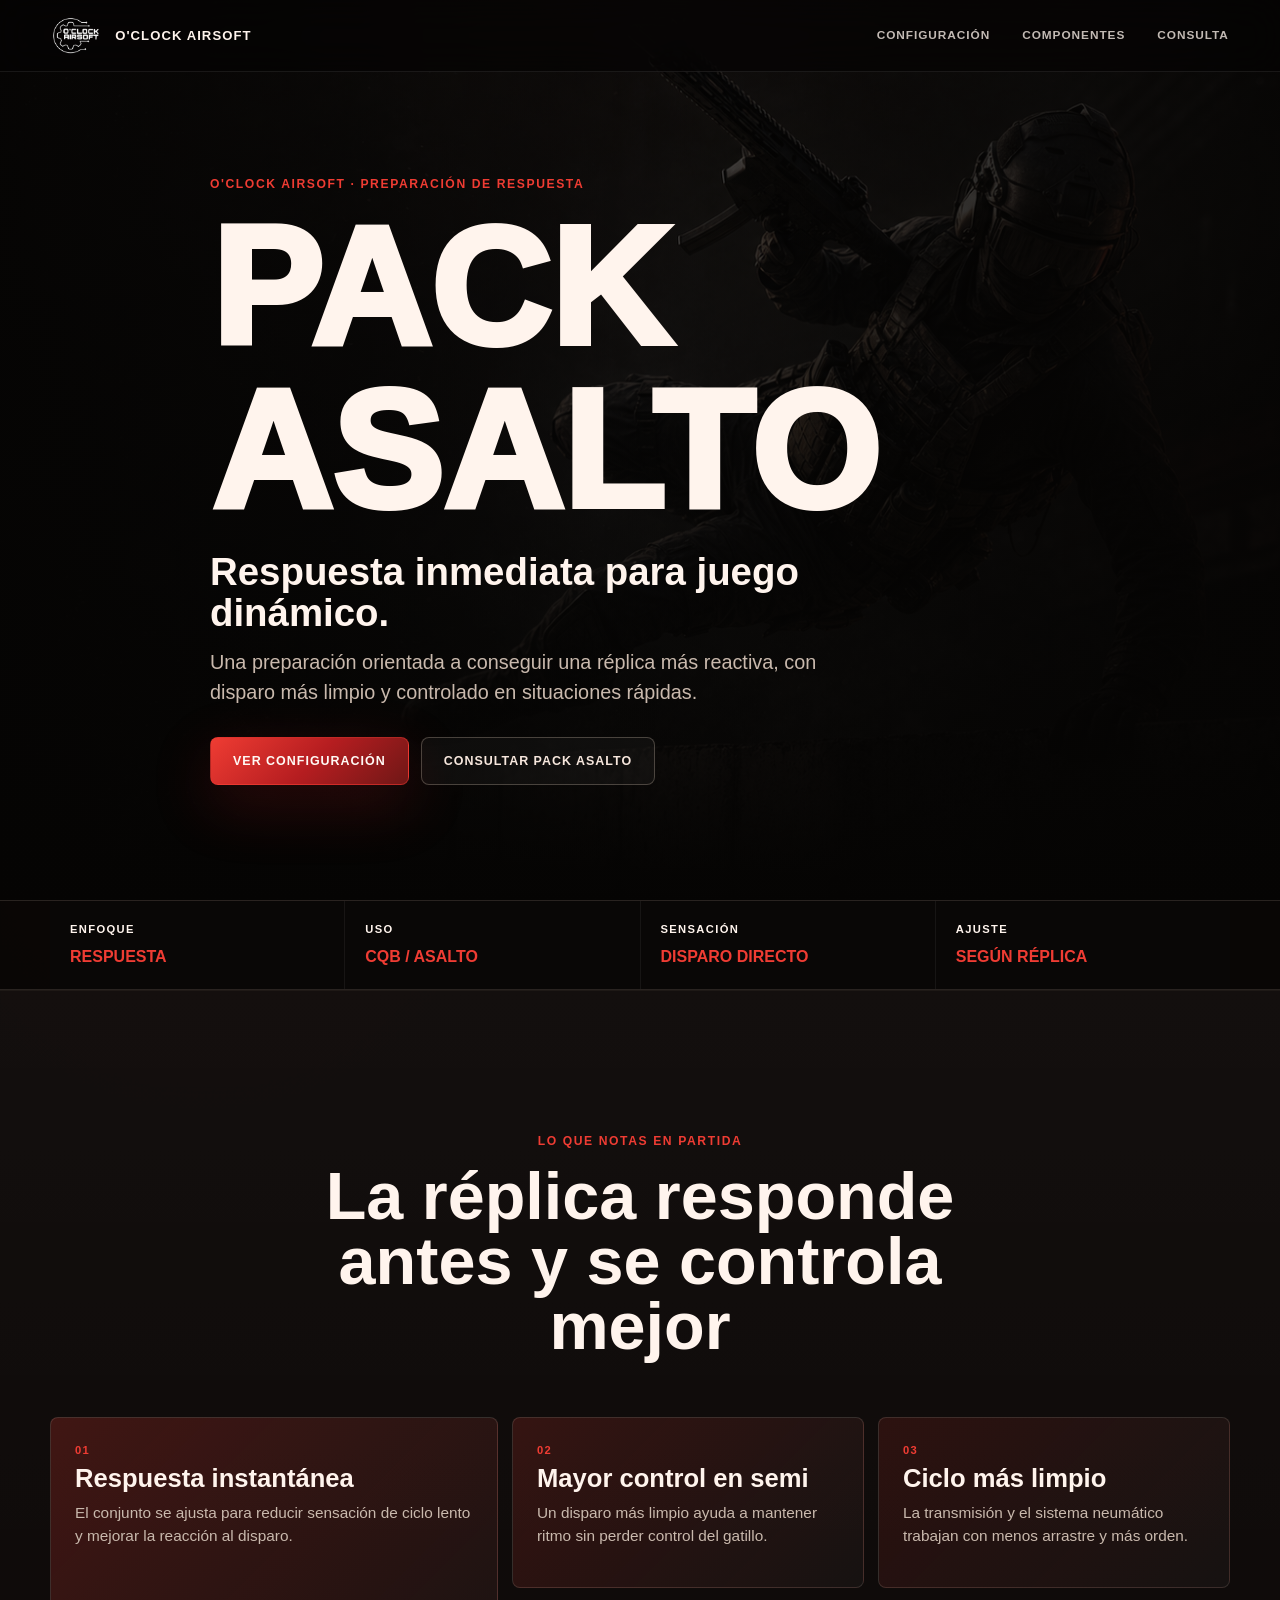
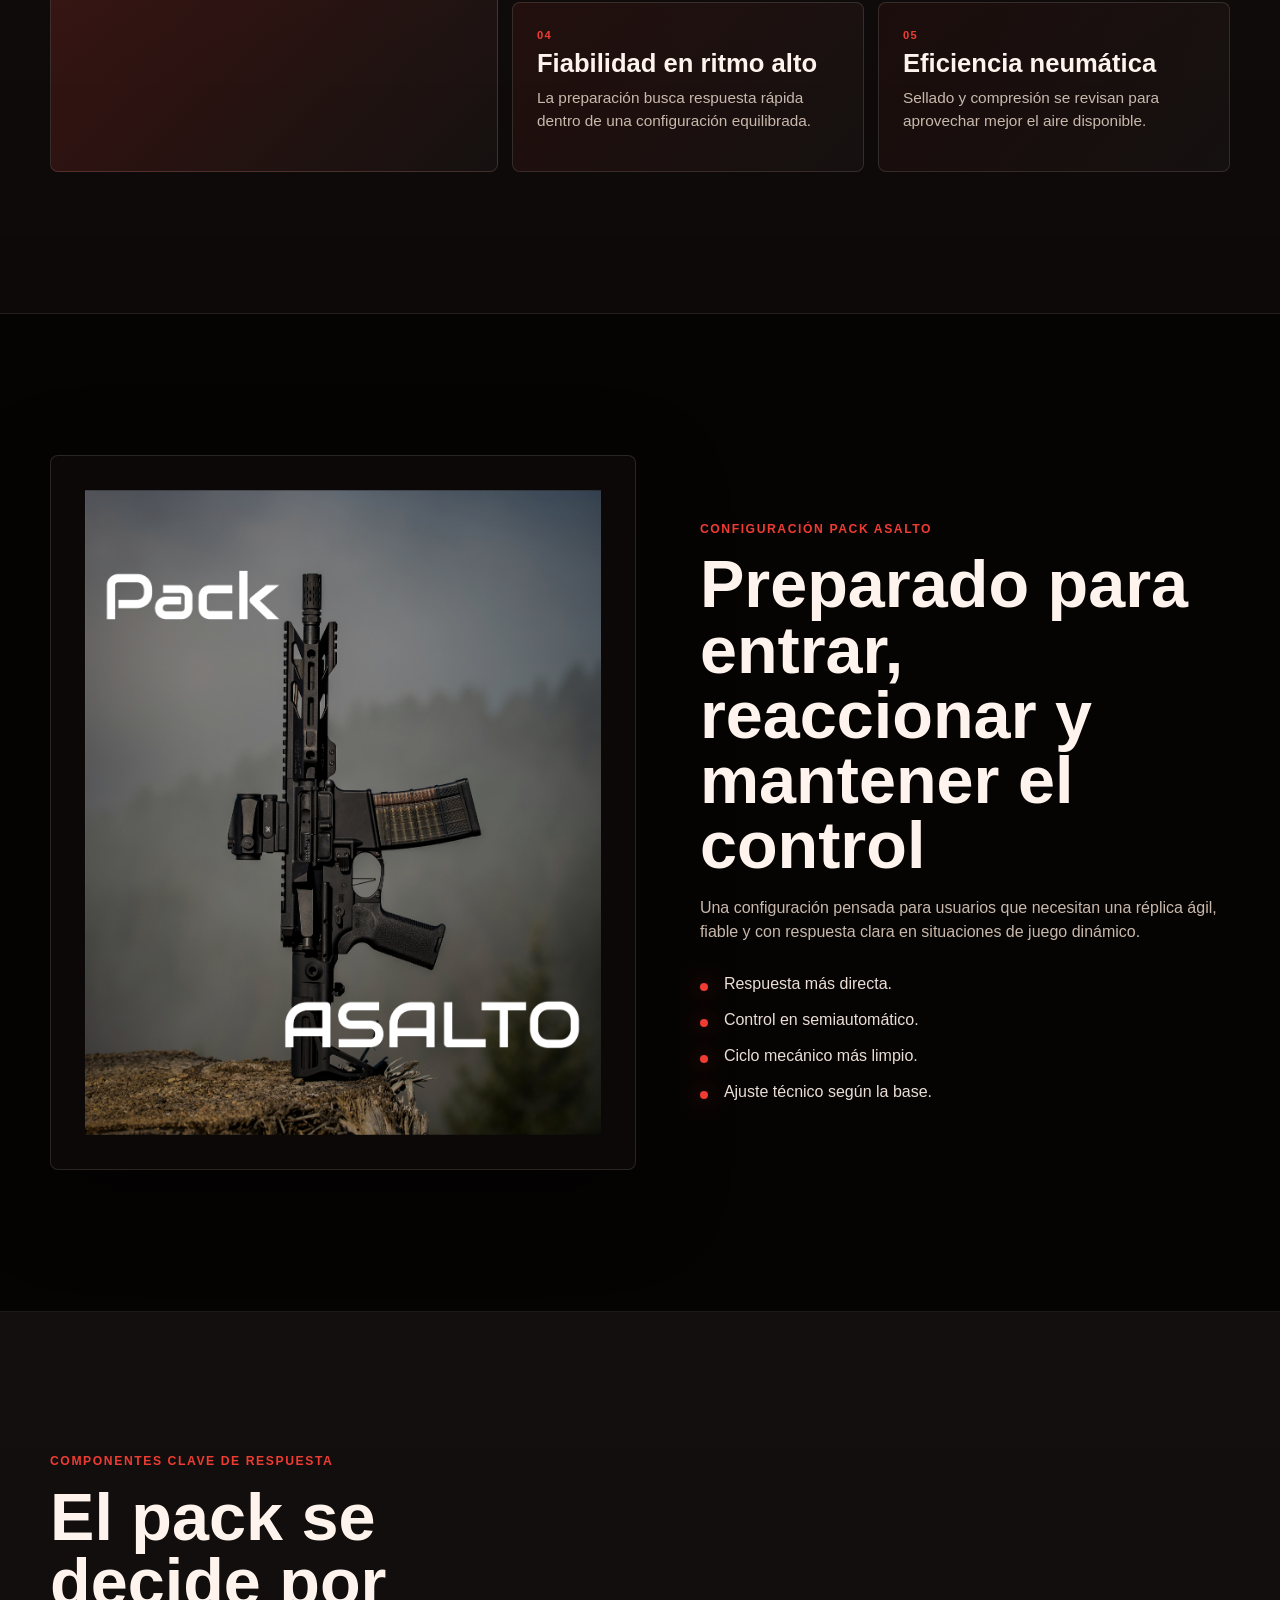
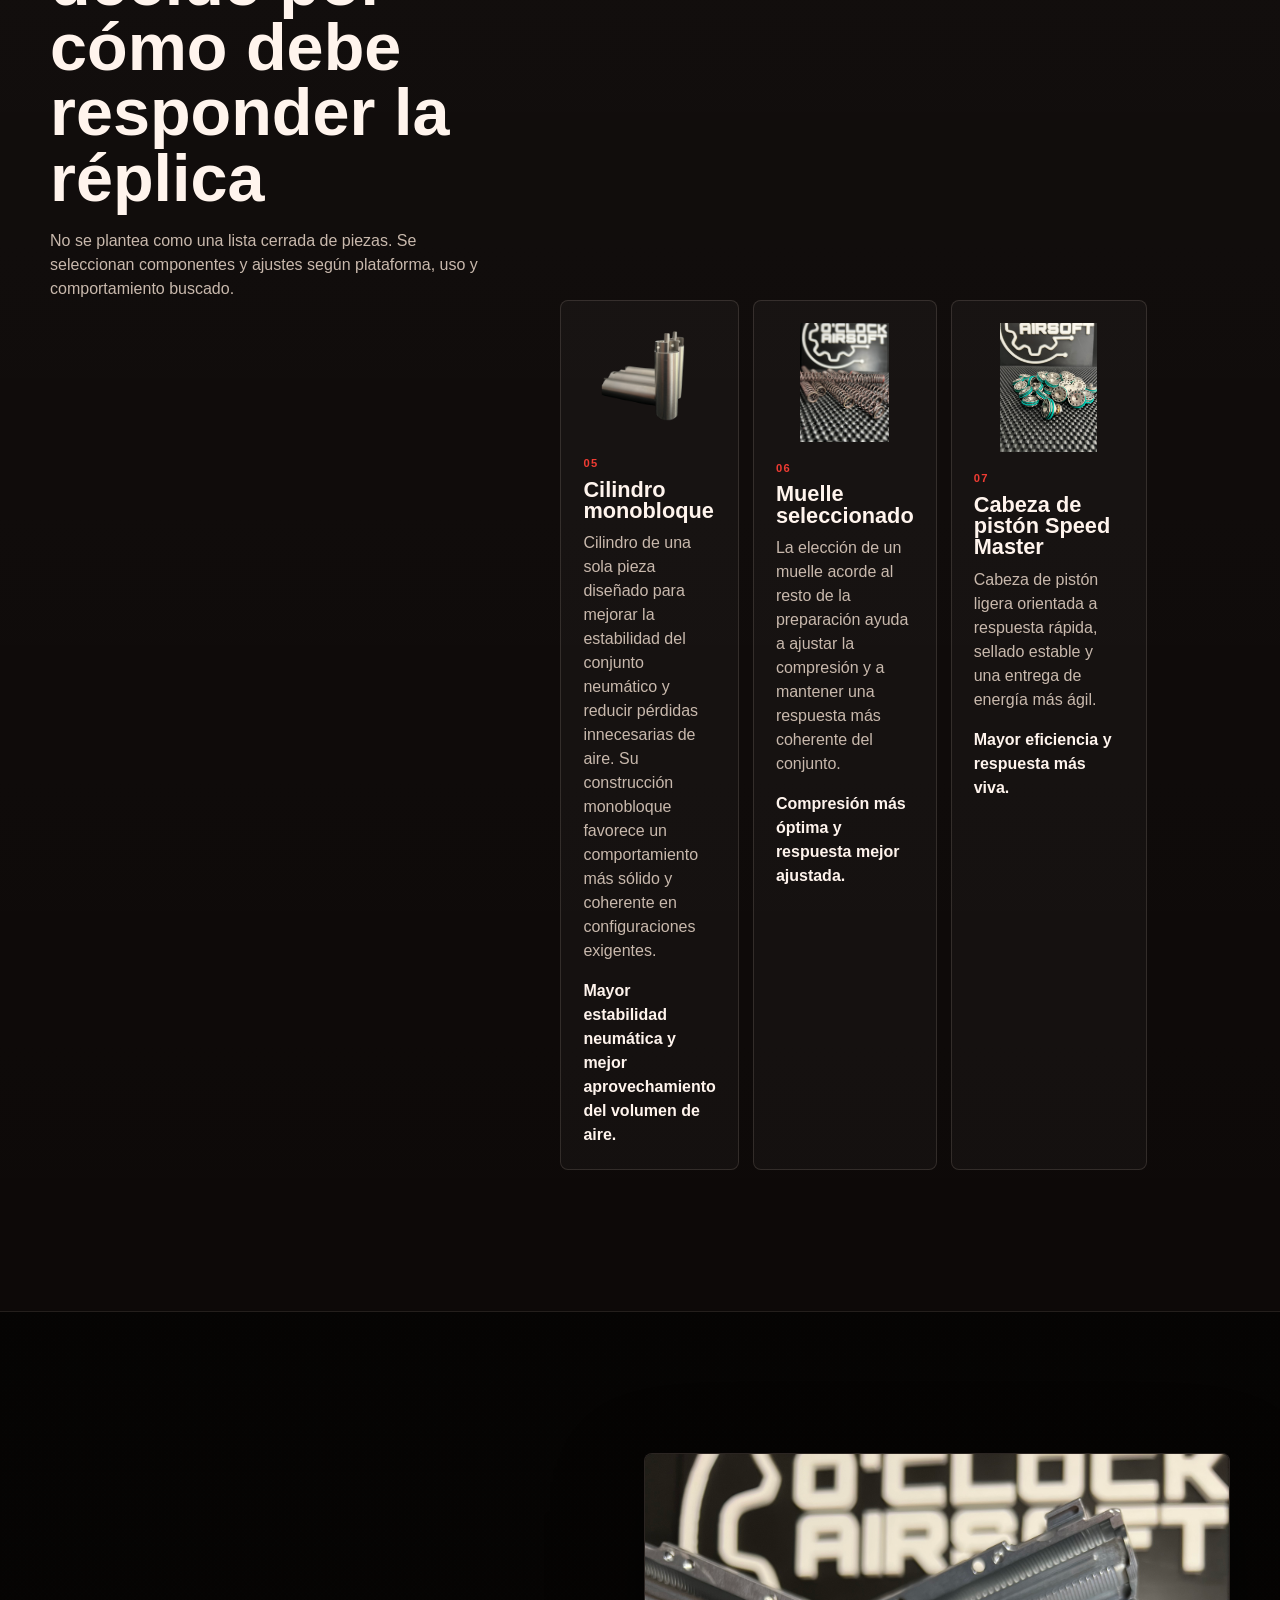
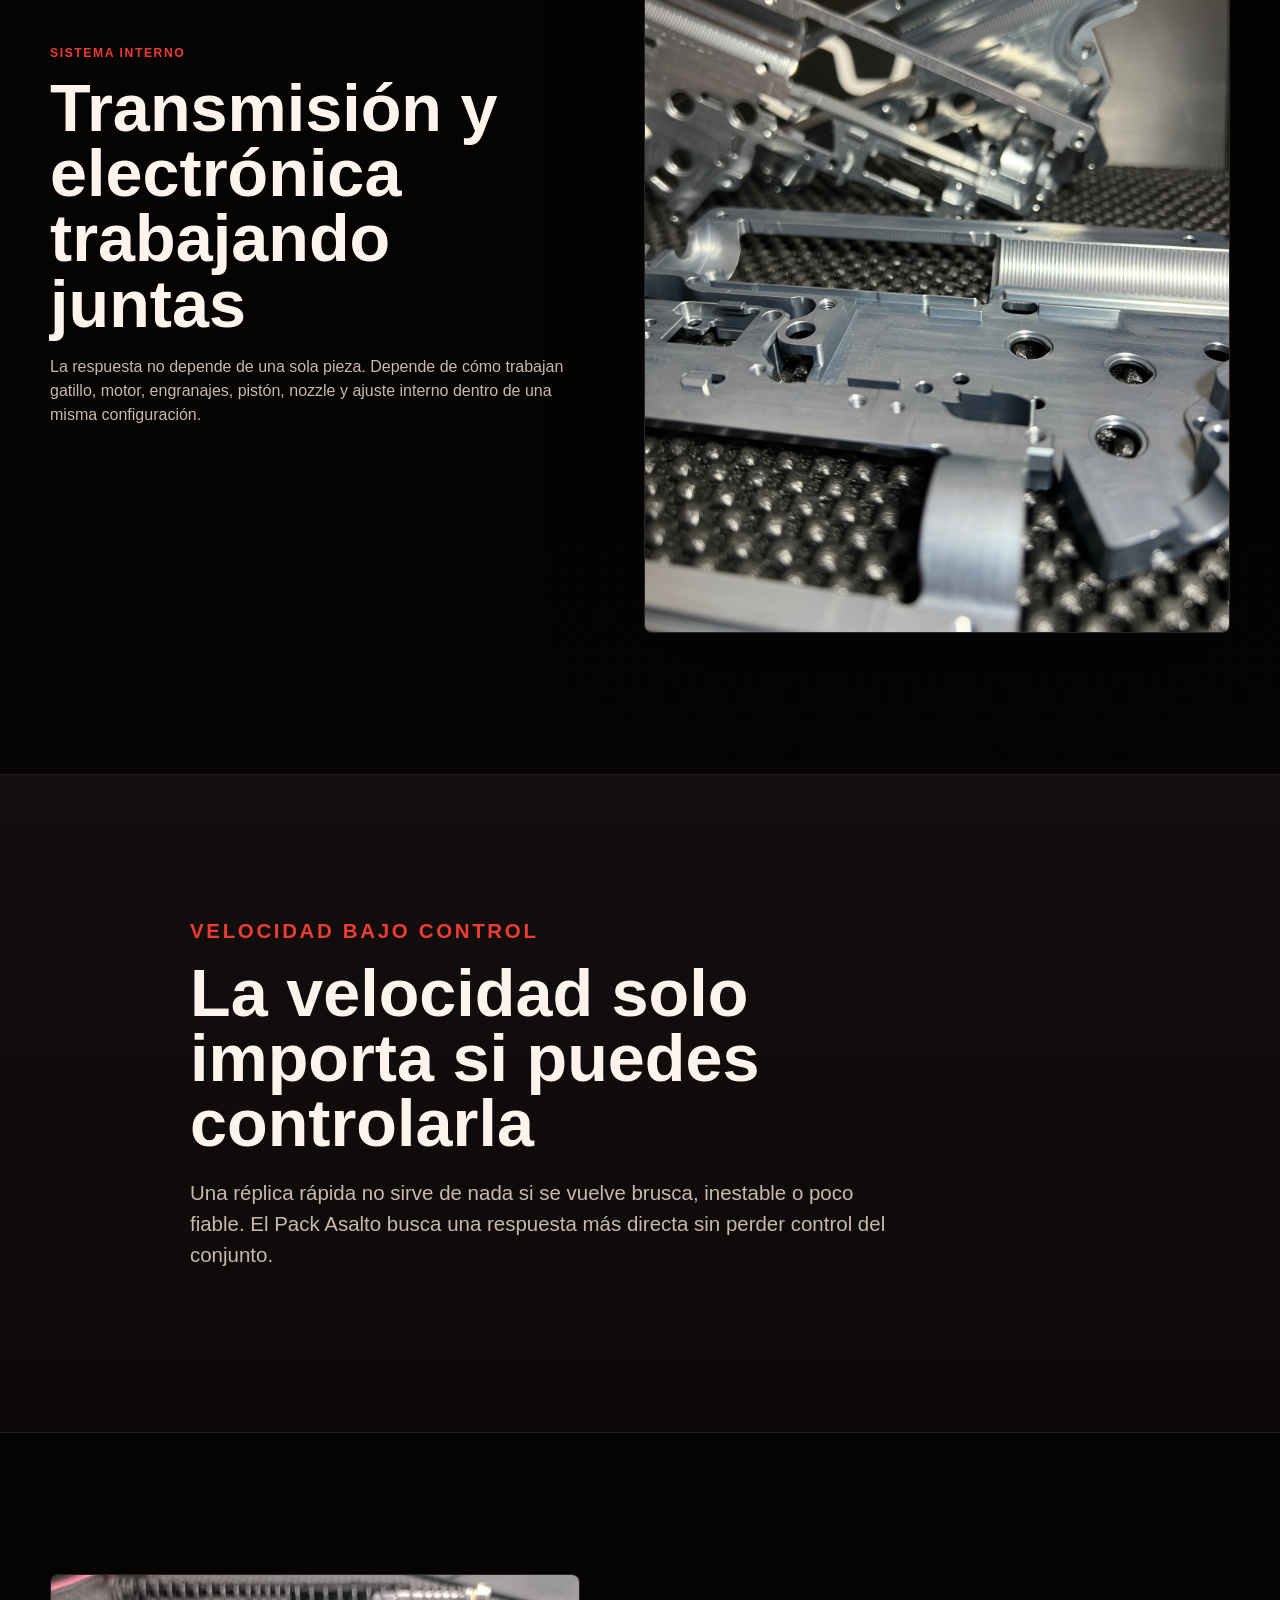
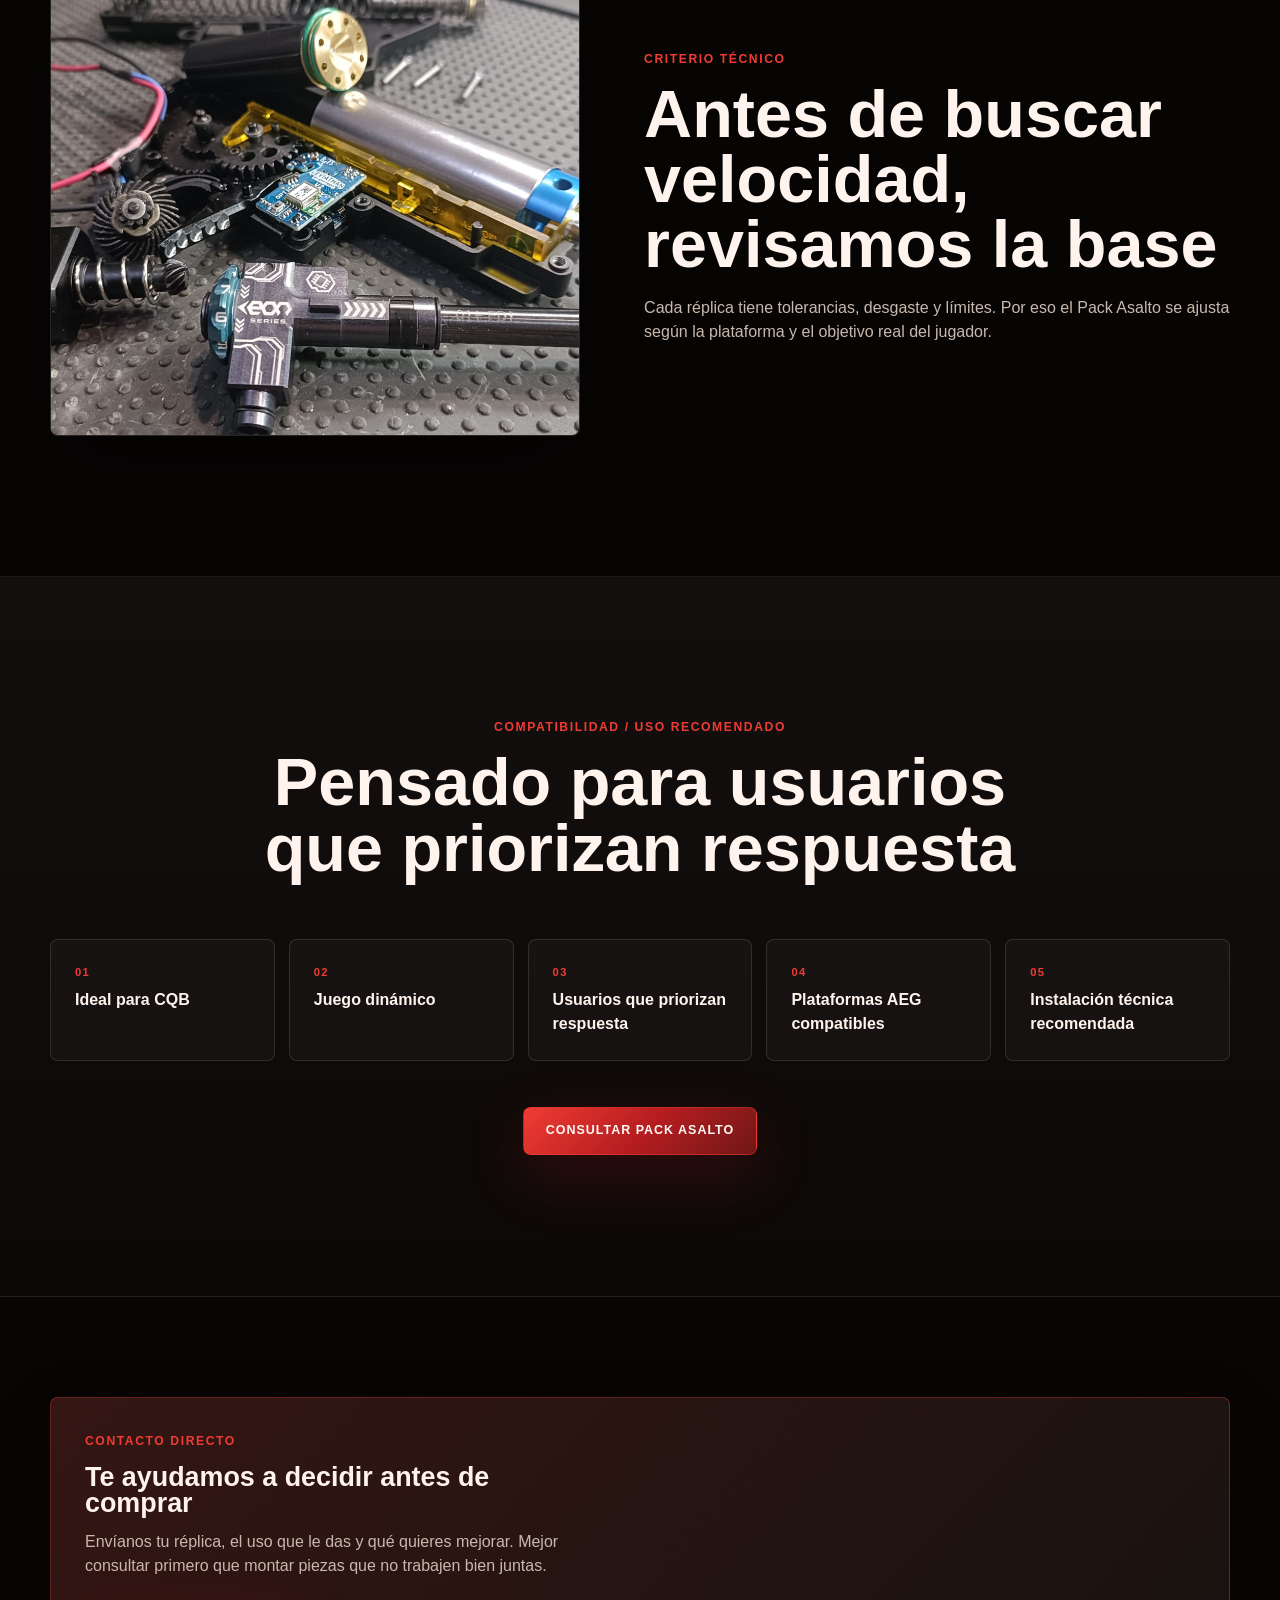
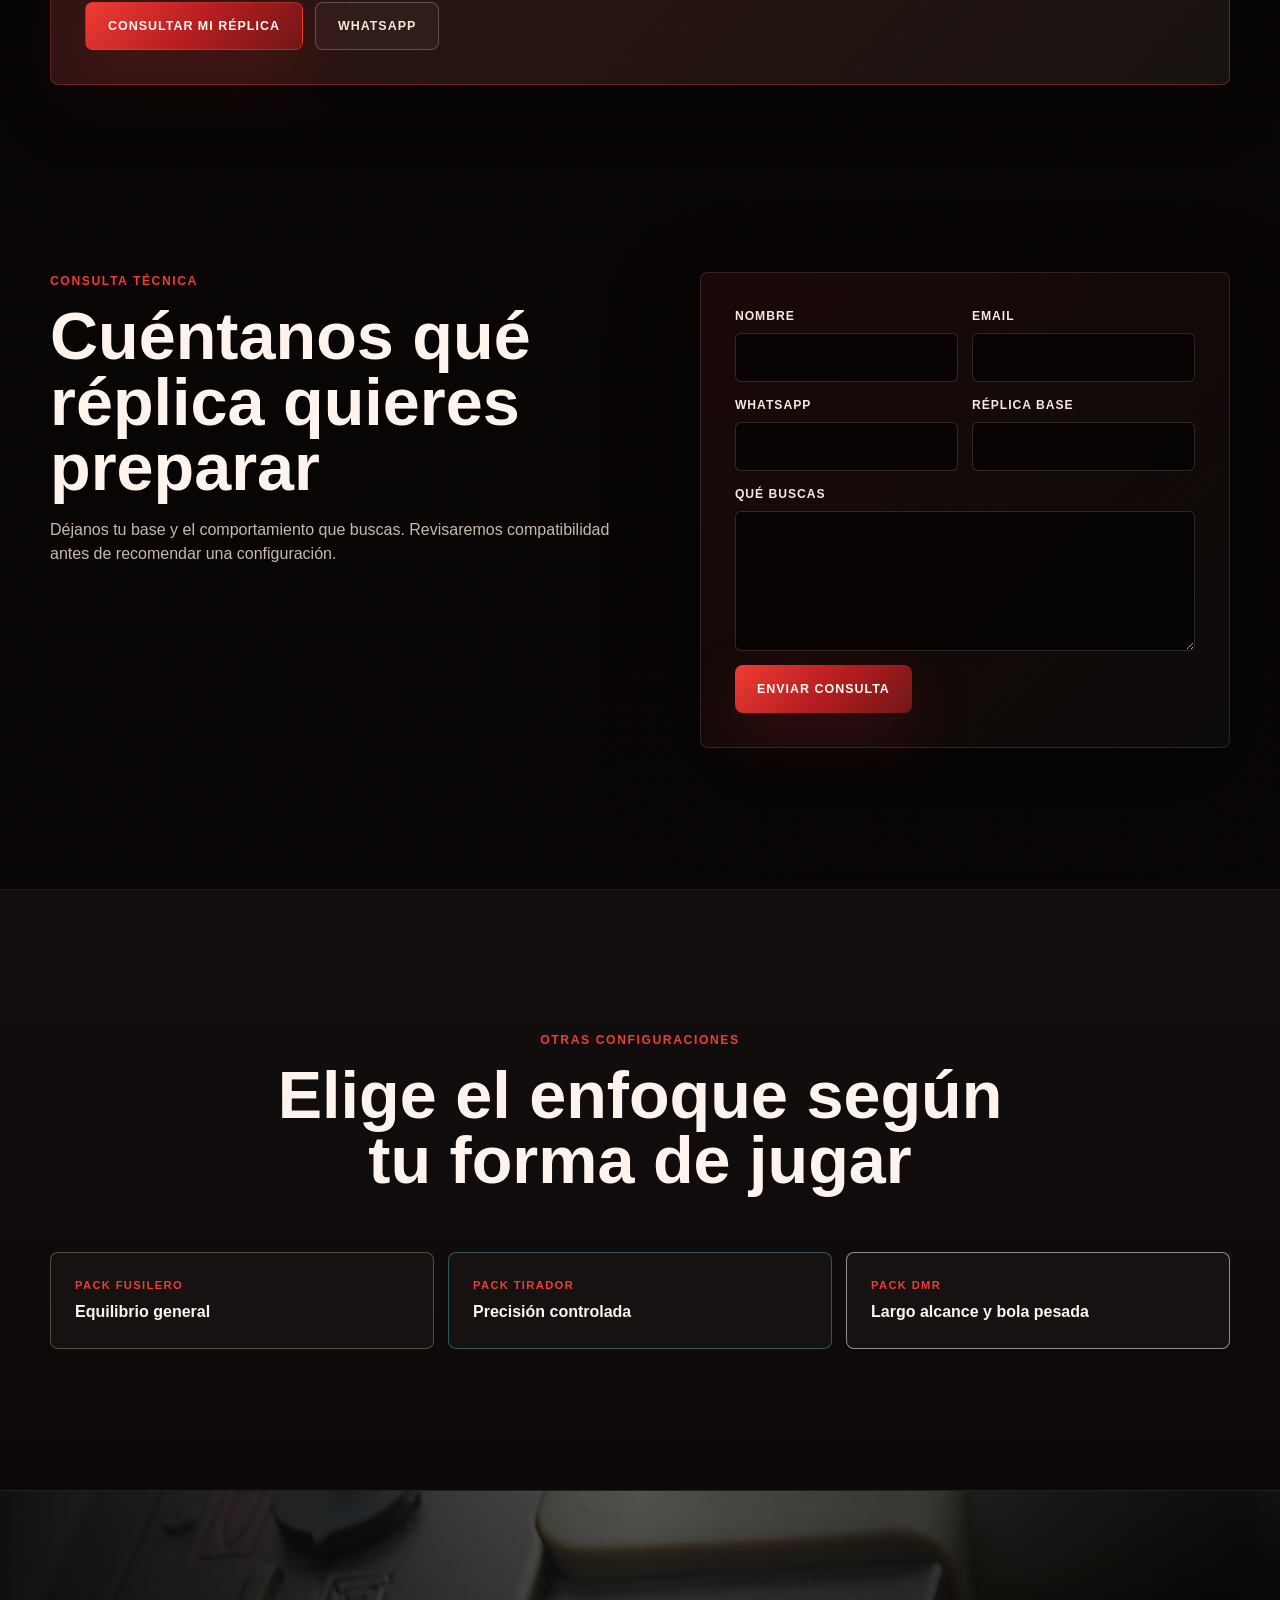
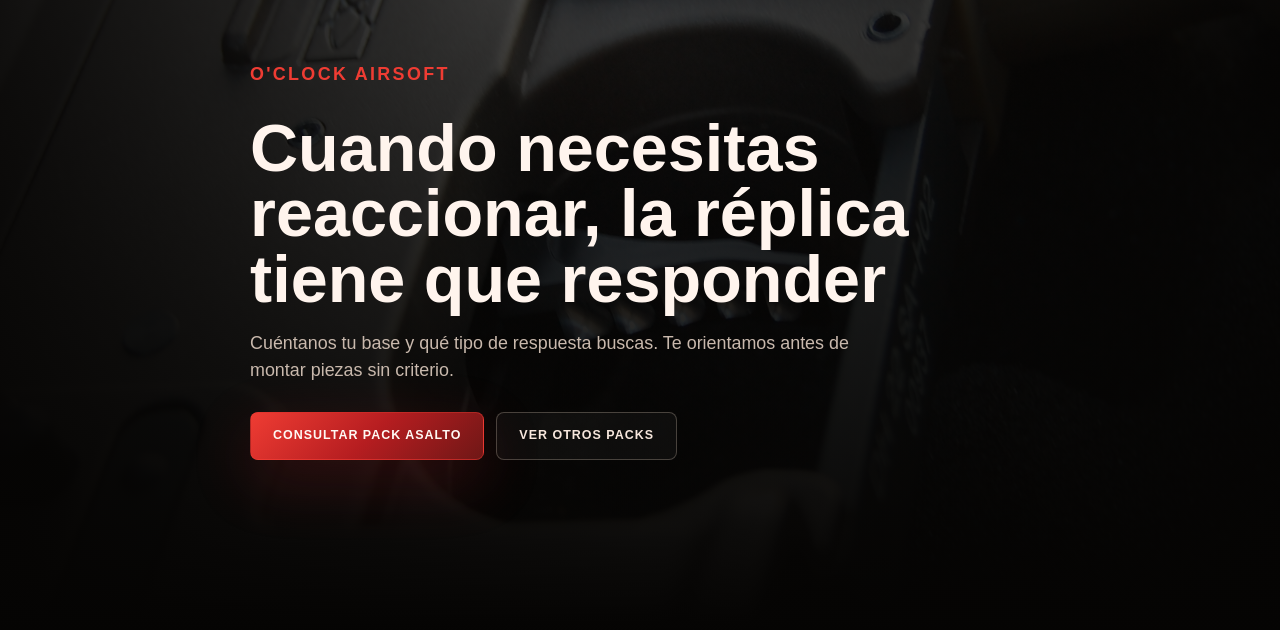
==== commit a929d431: "Update index.html" ====
--- a/index.html
+++ b/index.html
@@ -61,26 +61,31 @@
         </div>
         <div class="benefit-grid">
           <article class="benefit-card benefit-card--lead reveal">
+            <img class="vector-icon" src="images/Electronica.png" alt="" aria-hidden="true">
             <span>01</span>
             <h3>Respuesta instantánea</h3>
             <p>El conjunto se ajusta para reducir sensación de ciclo lento y mejorar la reacción al disparo.</p>
           </article>
           <article class="benefit-card reveal">
+            <img class="vector-icon" src="images/Ajuste tecnico.png" alt="" aria-hidden="true">
             <span>02</span>
             <h3>Mayor control en semi</h3>
             <p>Un disparo más limpio ayuda a mantener ritmo sin perder control del gatillo.</p>
           </article>
           <article class="benefit-card reveal">
+            <img class="vector-icon" src="images/Transmision.png" alt="" aria-hidden="true">
             <span>03</span>
             <h3>Ciclo más limpio</h3>
             <p>La transmisión y el sistema neumático trabajan con menos arrastre y más orden.</p>
           </article>
           <article class="benefit-card reveal">
+            <img class="vector-icon" src="images/Gearbox.png" alt="" aria-hidden="true">
             <span>04</span>
             <h3>Fiabilidad en ritmo alto</h3>
             <p>La preparación busca respuesta rápida dentro de una configuración equilibrada.</p>
           </article>
           <article class="benefit-card reveal">
+            <img class="vector-icon" src="images/compresion.png" alt="" aria-hidden="true">
             <span>05</span>
             <h3>Eficiencia neumática</h3>
             <p>Sellado y compresión se revisan para aprovechar mejor el aire disponible.</p>
@@ -211,11 +216,11 @@
           <h2 id="compatibility-title">Pensado para usuarios que priorizan respuesta</h2>
         </div>
         <div class="compatibility__grid">
-          <article class="compat-card reveal"><span>01</span><strong>Ideal para CQB</strong></article>
-          <article class="compat-card reveal"><span>02</span><strong>Juego dinámico</strong></article>
-          <article class="compat-card reveal"><span>03</span><strong>Usuarios que priorizan respuesta</strong></article>
-          <article class="compat-card reveal"><span>04</span><strong>Plataformas AEG compatibles</strong></article>
-          <article class="compat-card reveal"><span>05</span><strong>Instalación técnica recomendada</strong></article>
+          <article class="compat-card reveal"><img class="vector-icon" src="images/Diana.png" alt="" aria-hidden="true"><span>01</span><strong>Ideal para CQB</strong></article>
+          <article class="compat-card reveal"><img class="vector-icon" src="images/Transmision.png" alt="" aria-hidden="true"><span>02</span><strong>Juego dinámico</strong></article>
+          <article class="compat-card reveal"><img class="vector-icon" src="images/Electronica.png" alt="" aria-hidden="true"><span>03</span><strong>Usuarios que priorizan respuesta</strong></article>
+          <article class="compat-card reveal"><img class="vector-icon" src="images/Compatibilidad.png" alt="" aria-hidden="true"><span>04</span><strong>Plataformas AEG compatibles</strong></article>
+          <article class="compat-card reveal"><img class="vector-icon" src="images/Ajuste tecnico.png" alt="" aria-hidden="true"><span>05</span><strong>Instalación técnica recomendada</strong></article>
         </div>
       </div>
         <div class="section-inline-cta reveal"><a class="button button--primary" href="#consulta" data-open-consult>Consultar Pack Asalto</a></div>
